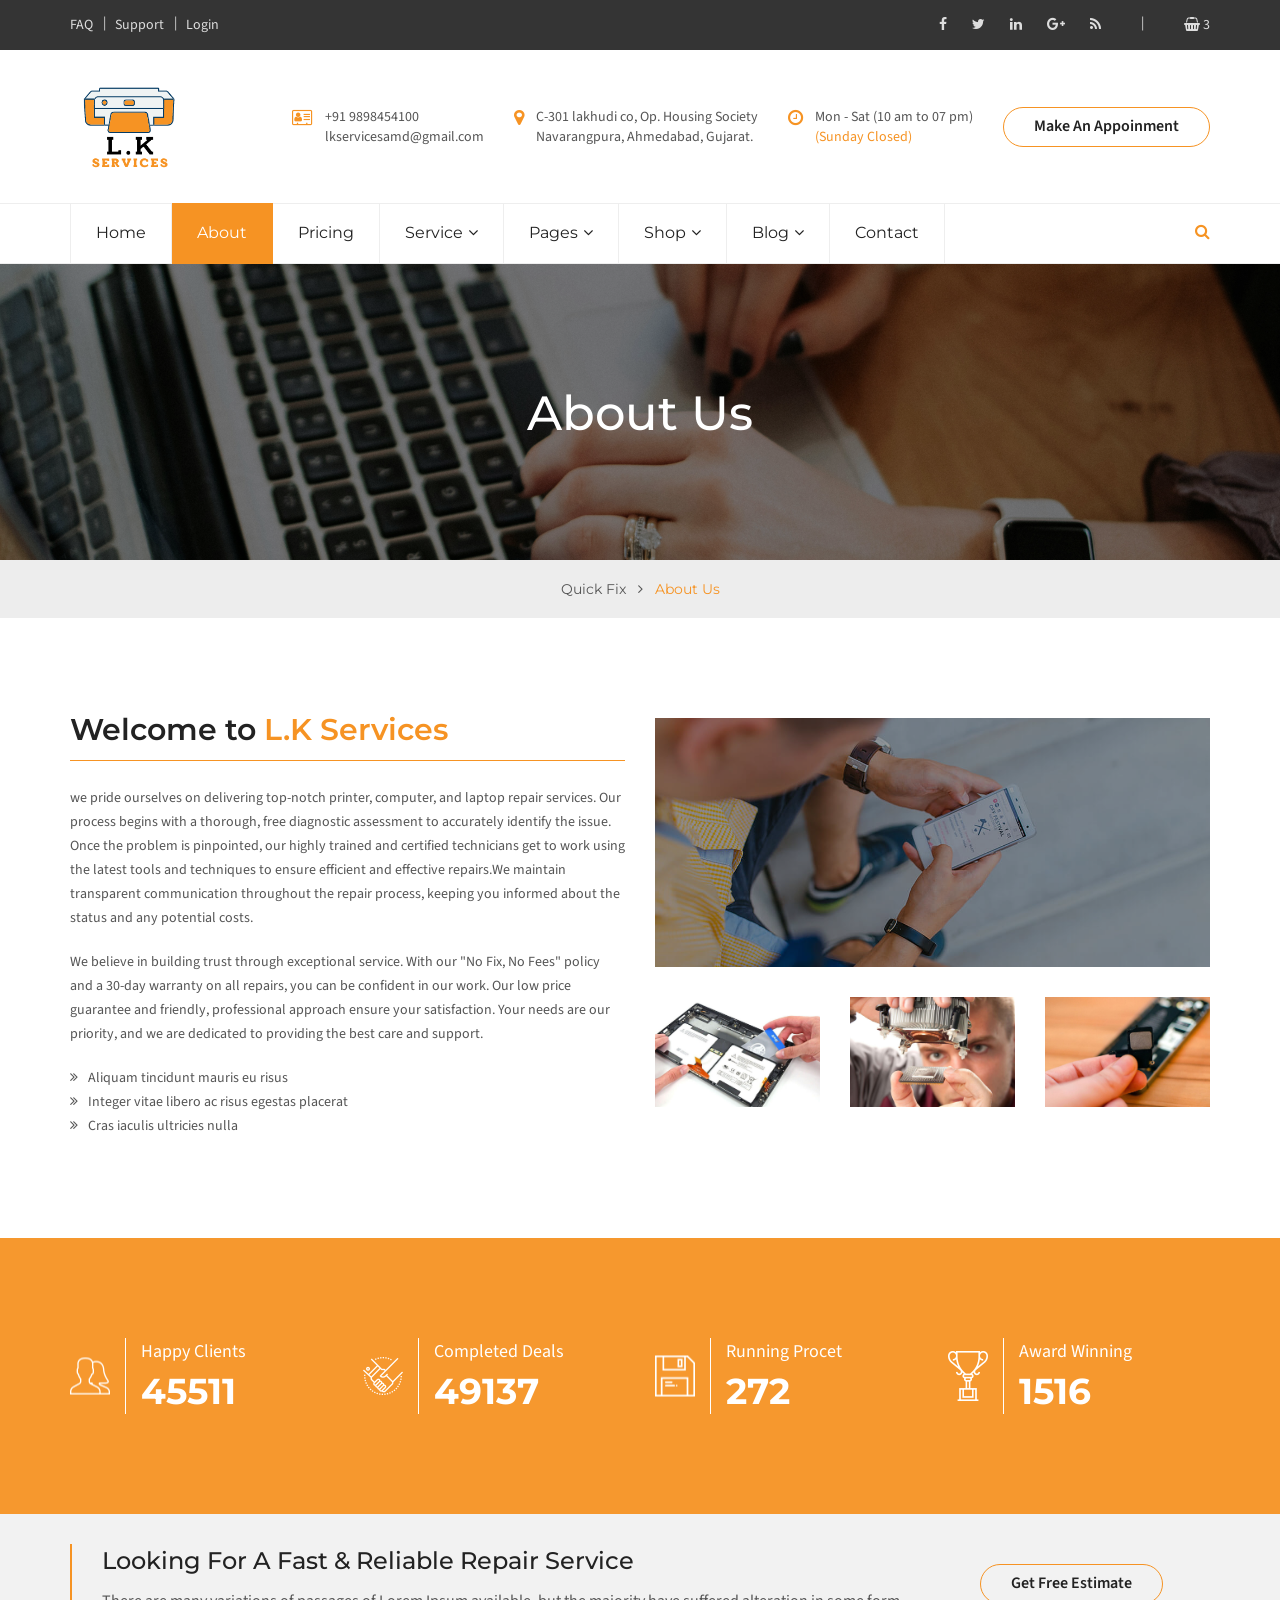
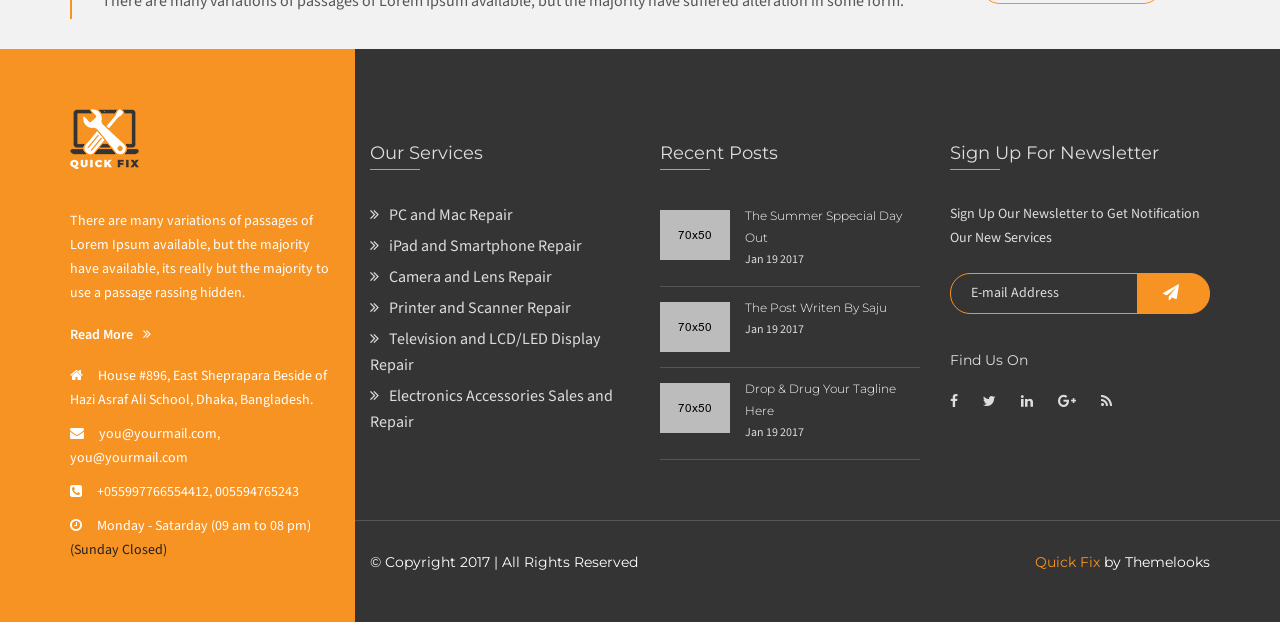
==== about.html @ f0e520f3 "DOne" ====
<!DOCTYPE html>
<html dir="ltr" lang="en">
<head>
    <meta charset="utf-8">
    <meta http-equiv="X-UA-Compatible" content="IE=edge">
    <meta name="viewport" content="width=device-width, initial-scale=1">

    <!-- ==== Document Title ==== -->
    <title>QuickFix - Multipurpose Servicing and Repairing HTML Template</title>
    
    <!-- ==== Document Meta ==== -->
    <meta name="author" content="">
    <meta name="description" content="">
    <meta name="keywords" content="">

    <!-- ==== Favicons ==== -->
    <link rel="shortcut icon" href="favicon.png" type="image/x-icon">
    <link rel="icon" href="favicon.png" type="image/x-icon">

    <!-- ==== Google Font ==== -->
    <link href="https://fonts.googleapis.com/css?family=Montserrat:200,300,400,500,600,700%7CSource+Sans+Pro:300,400,600" rel="stylesheet">

    <!-- ==== Font Awesome ==== -->
    <link href="css/font-awesome.min.css" rel="stylesheet">
    
    <!-- ==== Bootstrap ==== -->
    <link href="css/bootstrap.min.css" rel="stylesheet">
    
    <!-- ==== Owl Carousel Plugin ==== -->
    <link href="css/owl.carousel.min.css" rel="stylesheet">
    
    <!-- ==== jQuery FakeLoader Plugin ==== -->
    <link href="css/fakeLoader.min.css" rel="stylesheet">
    
    <!-- ==== jQuery Magnific Popup Plugin ==== -->
    <link href="css/magnific-popup.css" rel="stylesheet">
    
    <!-- ==== Main Stylesheet ==== -->
    <link href="style.css" rel="stylesheet">
    
    <!-- ==== Responsive Stylesheet ==== -->
    <link href="css/responsive-style.css" rel="stylesheet">
    
    <!-- ==== Theme Color Stylesheet ==== -->
    <link href="css/colors/color-1.css" rel="stylesheet" id="changeColorScheme">
    
    <!-- ==== Custom Stylesheet ==== -->
    <link href="css/custom.css" rel="stylesheet">

    <!-- ==== HTML5 Shim and Respond.js IE8 support of HTML5 elements and media queries ==== -->
    <!--[if lt IE 9]>
        <script src="https://oss.maxcdn.com/libs/html5shiv/3.7.0/html5shiv.js"></script>
        <script src="https://oss.maxcdn.com/libs/respond.js/1.4.2/respond.min.js"></script>
    <![endif]-->
</head>
<body>
    
    <!-- Preloader Start -->
    <div class="preloader bg--color-theme"></div>
    <!-- Preloader End -->
    
    <!-- Wrapper Start -->
    <div class="wrapper">
        <!-- Header Section Start -->
        <header class="header--section">
            <!-- Header Topbar Start -->
            <div class="header--topbar bg--color-dark">
                <div class="container">
                    <!-- Header Topbar Links Start -->
                    <ul class="nav links float--left hidden-xxs">
                        <li><a href="#">FAQ</a></li>
                        <li><a href="#">Support</a></li>
                        <li><a href="#">Login</a></li>
                    </ul>
                    <!-- Header Topbar Links End -->

                    <!-- Header Topbar Cart Start -->
                    <ul class="nav cart float--right">
                        <li><a href="cart.html"><i class="fa fa-shopping-basket"></i> 3</a></li>
                    </ul>
                    <!-- Header Topbar Cart End -->

                    <!-- Header Topbar Social Start -->
                    <ul class="nav social float--right">
                        <li><a href="#"><i class="fa fa-facebook"></i></a></li>
                        <li><a href="#"><i class="fa fa-twitter"></i></a></li>
                        <li><a href="#"><i class="fa fa-linkedin"></i></a></li>
                        <li><a href="#"><i class="fa fa-google-plus"></i></a></li>
                        <li><a href="#"><i class="fa fa-rss"></i></a></li>
                    </ul>
                    <!-- Header Topbar Social End -->
                </div>
            </div>
            <!-- Header Topbar End -->

            <!-- Header Navbar Top Start -->
            <div class="header--navbar-top">
                <div class="container">
                    <!-- Logo Start -->
                    <div class="logo float--left">
                        <div class="vc--parent">
                            <div class="vc--child">
                                <a href="index.html"><img src="./img/finallogo.png" alt="Quick Fix Logo" data-rjs="2" height="100px" width="120px"></a>
                            </div>
                        </div>
                    </div>
                    <!-- Logo End -->

                    <div class="float--right">
                        <!-- Header Navbar Top Info Start -->
                        <div class="header--navbar-top-info float--left">
                            <div class="vc--parent">
                                <div class="vc--child">
                                    <ul class="nav">
                                        <li>
                                            <div class="icon text--primary">
                                                <i class="fa fa-vcard-o"></i>
                                            </div>
                                            <div class="content">
                                                <p><a href="tel:+919898454100">+91 9898454100</a></p>
                                                <p><a href="mailto:lkservicesamd@gmail.com">lkservicesamd@gmail.com</a></p>
                                            </div>
                                        </li>
                                        <li>
                                            <div class="icon text--primary">
                                                <i class="fa fa-map-marker"></i>
                                            </div>
                                            <div class="content">
                                                <p>C-301 lakhudi co, Op. Housing Society</p>
                                                <p>Navarangpura, Ahmedabad, Gujarat.</p>
                                            </div>
                                        </li>
                                        <li>
                                            <div class="icon text--primary">
                                                <i class="fa fa-clock-o"></i>
                                            </div>
                                            <div class="content">
                                                <p>Mon - Sat (10 am to 07 pm)</p>
                                                <p class="text--primary">(Sunday Closed)</p>
                                            </div>
                                        </li>
                                    </ul>
                                </div>
                            </div>
                        </div>
                        <!-- Header Navbar Top Info End -->

                        <!-- Header Navbar Top Button Start -->
                        <div class="header--navbar-top-btn float--left">
                            <div class="vc--parent">
                                <div class="vc--child">
                                    <a href="index.html#appointment" class="btn btn-default">Make An Appoinment</a>
                                </div>
                            </div>
                        </div>
                        <!-- Header Navbar Top Button End -->
                    </div>
                </div>
            </div>
            <!-- Header Navbar Top End -->

            <!-- Header Navbar Start -->
            <nav class="header--navbar navbar" data-trigger="sticky">
                <div class="container">
                    <div class="navbar-header">
                        <button type="button" class="navbar-toggle collapsed" data-toggle="collapse" data-target="#headerNav">
                            <span class="sr-only">Toggle navigation</span>
                            <span class="icon-bar"></span>
                            <span class="icon-bar"></span>
                            <span class="icon-bar"></span>
                        </button>
                    </div>

                    <div id="headerNav" class="navbar-collapse collapse float--left">
                        <!-- Header Nav Links Start -->
                        <ul class="header--nav-links nav navbar-nav font--secondary">
                            <li><a href="index.html">Home</a></li>
                            <li class="active"><a href="about.html">About</a></li>
                            <li><a href="pricing.html">Pricing</a></li>
                            <li class="dropdown">
                                <a href="#" class="dropdown-toggle" data-toggle="dropdown">Service<i class="fa fa-angle-down"></i></a>

                                <ul class="dropdown-menu font--primary">
                                    <li><a href="services.html">Services</a></li>
                                    <li><a href="service-details.html">Service Details</a></li>
                                </ul>
                            </li>
                            <li class="dropdown megamenu">
                                <a href="#" class="dropdown-toggle" data-toggle="dropdown">Pages<i class="fa fa-angle-down"></i></a>

                                <div class="dropdown-menu font--primary clearfix">
                                    <div class="row reset--gutter">
                                        <ul class="nav col-md-3 col-sm-6">
                                            <li><a href="about.html">About</a></li>
                                            <li><a href="pricing.html">Pricing</a></li>
                                            <li><a href="testimonial.html">Testimonial</a></li>
                                            <li><a href="experts.html">Experts</a></li>
                                            <li><a href="coming-soon.html">Coming Soon</a></li>
                                            <li><a href="404.html">404</a></li>
                                        </ul>

                                        <ul class="nav col-md-3 col-sm-6">
                                            <li><a href="services.html">Services</a></li>
                                            <li><a href="service-details.html">Service Details</a></li>
                                            <li><a href="gallery.html">Gallery</a></li>
                                            <li><a href="gallery-details.html">Gallery Details</a></li>
                                            <li><a href="shop.html">Shop</a></li>
                                            <li><a href="blog-sidebar-left.html">Blog</a></li>
                                        </ul>

                                        <div class="megamenu-img col-md-6 col-md-offset-0 col-sm-8 col-sm-offset-2 hidden-xs">
                                            <img src="img/megamenu-img.jpg" alt="">
                                        </div>
                                    </div>
                                </div>
                            </li>
                            <li class="dropdown">
                                <a href="#" class="dropdown-toggle" data-toggle="dropdown">Shop<i class="fa fa-angle-down"></i></a>

                                <ul class="dropdown-menu font--primary">
                                    <li><a href="shop.html">Shop</a></li>
                                    <li><a href="shop-details.html">Shop Details</a></li>
                                    <li><a href="cart.html">Cart</a></li>
                                    <li><a href="checkout.html">Checkout</a></li>
                                </ul>
                            </li>
                            <li class="dropdown">
                                <a href="#" class="dropdown-toggle" data-toggle="dropdown">Blog<i class="fa fa-angle-down"></i></a>

                                <ul class="dropdown-menu font--primary">
                                    <li><a href="blog-sidebar-left.html">Blog Sidebar Left</a></li>
                                    <li><a href="blog-sidebar-right.html">Blog Sidebar Right</a></li>
                                    <li><a href="blog-details.html">Blog Details</a></li>
                                </ul>
                            </li>
                            <li><a href="contact.html">Contact</a></li>
                        </ul>
                        <!-- Header Nav Links End -->
                    </div>

                    <!-- Header Navbar Search Start -->
                    <div class="header--nav-search dropdown float--right">
                        <a href="#" class="dropdown-toggle" data-toggle="dropdown"><i class="fa fa-search"></i></a>

                        <div class="dropdown-menu" data-form-validation="true">
                            <form action="#" method="get">
                                <input type="search" name="search" placeholder="I’m Looking For..." class="form-control" required>
                            </form>
                        </div>
                    </div>
                    <!-- Header Navbar Search End -->
                </div>
            </nav>
            <!-- Header Navbar End -->
        </header>
        <!-- Header Section End -->

        <!-- Page Header Section Start -->
        <div class="page-header--section text-center">
            <!-- Page Title Start -->
            <div class="page--title pd--130-0" data-bg-img="img/page-header-sahil.png">
                <div class="container">
                    <h1 class="h1">About Us</h1>
                </div>
            </div>
            <!-- Page Title End -->

            <!-- Page Breadcrumb Start -->
            <div class="page--breadcrumb font--secondary">
                <div class="container">
                    <ul class="breadcrumb">
                        <li><a href="index.html">Quick Fix</a></li>
                        <li class="active"><span>About Us</span></li>
                    </ul>
                </div>
            </div>
            <!-- Page Breadcrumb End -->
        </div>
        <!-- Page Header Section End -->

        <!-- About Section Start -->
        <div class="about--section pd--100-0-40">
            <div class="container">
                <div class="row">
                    <!-- About Content Start -->
                    <div class="about--content col-sm-6 pb--60">
                        <h2 class="h2">Welcome to <span>L.K Services</span></h2>

                        <p> we pride ourselves on delivering top-notch printer, computer, and laptop repair services. Our process begins with a thorough, free diagnostic assessment to accurately identify the issue. Once the problem is pinpointed, our highly trained and certified technicians get to work using the latest tools and techniques to ensure efficient and effective repairs.We maintain transparent communication throughout the repair process, keeping you informed about the status and any potential costs. </p>

                        <p>We believe in building trust through exceptional service. With our "No Fix, No Fees" policy and a 30-day warranty on all repairs, you can be confident in our work. Our low price guarantee and friendly, professional approach ensure your satisfaction. Your needs are our priority, and we are dedicated to providing the best care and support.</p>

                        <ul>
                            <li><i class="fa fm fa-angle-double-right"></i>Aliquam tincidunt mauris eu risus</li>
                            <li><i class="fa fm fa-angle-double-right"></i>Integer vitae libero ac risus egestas placerat</li>
                            <li><i class="fa fm fa-angle-double-right"></i>Cras iaculis ultricies nulla</li>
                        </ul>
                    </div>
                    <!-- About Content End -->

                    <!-- About Gallery Start -->
                    <div class="about--gallery col-sm-6 pb--60">
                        <div class="about--gallery-video bg--overlay">
                            <img src="img/about-img/video-poster.jpg" alt="" data-rjs="2">
                        </div>

                        <div class="row">
                            <div class="col-md-4 col-sm-6 col-xs-6">
                                
                                    <img src="img/about-img/item-01.jpg" alt="" data-rjs="2">
                                
                            </div>

                            <div class="col-md-4 col-sm-6 col-xs-6">
                                
                                    <img src="img/about-img/item-02.jpg" alt="" data-rjs="2">
                                
                            </div>

                            <div class="col-md-4 hidden-sm hidden-xs">
                                
                                    <img src="img/about-img/item-03.jpg" alt="" data-rjs="2">
                                
                            </div>
                        </div>
                    </div>
                    <!-- About Gallery End -->
                </div>
            </div>
        </div>
        <!-- About Section End -->

        <!-- Counter Section Start -->
        <div class="counter--section pd--100-0-40" data-bg-img="img/counter-img/bg.jpg">
            <div class="container">
                <div class="row">
                    <!-- Counter Item Start -->
                    <div class="counter--item col-md-3 col-xs-6 col-xxs-12">
                        <div class="icon">
                            <img src="img/counter-img/icon-01.png" alt="" data-rjs="2">
                        </div>

                        <div class="info">
                            <h2 class="title h4 font--primary">Happy Clients</h2>
                            <h3 class="number h2"><span data-counter-up="numbers">94816</span></h3>
                        </div>
                    </div>
                    <!-- Counter Item End -->
                    
                    <!-- Counter Item Start -->
                    <div class="counter--item col-md-3 col-xs-6 col-xxs-12">
                        <div class="icon">
                            <img src="img/counter-img/icon-02.png" alt="" data-rjs="2">
                        </div>

                        <div class="info">
                            <h2 class="title h4 font--primary">Completed Deals</h2>
                            <h3 class="number h2"><span data-counter-up="numbers">102370</span></h3>
                        </div>
                    </div>
                    <!-- Counter Item End -->
                    
                    <!-- Counter Item Start -->
                    <div class="counter--item col-md-3 col-xs-6 col-xxs-12">
                        <div class="icon">
                            <img src="img/counter-img/icon-03.png" alt="" data-rjs="2">
                        </div>

                        <div class="info">
                            <h2 class="title h4 font--primary">Running Procet</h2>
                            <h3 class="number h2"><span data-counter-up="numbers">579</span></h3>
                        </div>
                    </div>
                    <!-- Counter Item End -->

                    <!-- Counter Item Start -->
                    <div class="counter--item col-md-3 col-xs-6 col-xxs-12">
                        <div class="icon">
                            <img src="img/counter-img/icon-04.png" alt="" data-rjs="2">
                        </div>

                        <div class="info">
                            <h2 class="title h4 font--primary">Award Winning</h2>
                            <h3 class="number h2"><span data-counter-up="numbers">3226</span></h3>
                        </div>
                    </div>
                    <!-- Counter Item End -->
                </div>
            </div>
        </div>
        <!-- Counter Section End -->

        <!-- Experts Section Start -->
        <!-- Experts Section Start -->

        <!-- Call To Action Section Start -->
        <div class="cta--section bg--color-darkgray">
            <div class="container">
                <div class="row">
                    <div class="col-md-9">
                        <!-- Call To Action Content Start -->
                        <div class="cta--content">
                            <h2 class="h3">Looking For A Fast &amp; Reliable Repair Service</h2>

                            <p>There are many variations of passages of Lorem Ipsum available, but the majority have suffered alteration in some form.</p>
                        </div>
                        <!-- Call To Action Content Start -->
                    </div>

                    <div class="col-md-3">
                        <!-- Call To Action Button Start -->
                        <div class="cta--btn">
                            <a href="index.html#banner" class="btn btn-default">Get Free Estimate</a>
                        </div>
                        <!-- Call To Action Button Start -->
                    </div>
                </div>
            </div>
        </div>
        <!-- Call To Action Section End -->

        <!-- Footer Section Start -->
        <div class="footer--section bg--color-dark">
            <div class="footer--copyright-border"></div>

            <div class="container bg--overlay">
                <div class="row reset--gutter">
                    <div class="col-md-3 bg--color-theme bg--overlay">
                        <!-- Footer About Start -->
                        <div class="footer--about">
                            <div class="logo">
                                <img src="img/footer-logo.png" alt="" data-rjs="2">
                            </div>

                            <div class="content">
                                <p>There are many variations of passages of Lorem Ipsum available, but the majority have available, its  really but the majority to use a passage rassing hidden.</p>
                            </div>

                            <div class="link">
                                <a href="about.html">Read More<i class="fa flm fa-angle-double-right"></i></a>
                            </div>

                            <div class="info">
                                <ul class="nav">
                                    <li class="fa-home">House #896, East Sheprapara Beside  of Hazi Asraf Ali School, Dhaka, Bangladesh.</li>

                                    <li class="fa-envelope"><a href="mailto:you@yourmail.com">you@yourmail.com</a>, <a href="mailto:you@yourmail.com">you@yourmail.com</a></li>

                                    <li class="fa-phone-square"><a href="mailto:+055997766554412">+055997766554412</a>, <a href="mailto:005594765243">005594765243</a></li>

                                    <li class="fa-clock-o">Monday - Satarday (09 am to 08 pm) <span>(Sunday Closed)</span></li>
                                </ul>
                            </div>
                        </div>
                        <!-- Footer About End -->
                    </div>

                    <div class="col-md-9">
                        <!-- Footer Widgets Start -->
                        <div class="footer--widgets row">
                            <!-- Footer Widget Start -->
                            <div class="footer--widget col-md-4">
                                <div class="widget--title">
                                    <h2 class="h4">Our Services</h2>
                                </div>

                                <!-- Links Wdiget Start -->
                                <div class="links--widget">
                                    <ul class="nav">
                                        <li><a href="#"><i class="fa fa-angle-double-right"></i>PC and Mac Repair</a></li>
                                        <li><a href="#"><i class="fa fa-angle-double-right"></i>iPad and Smartphone Repair</a></li>
                                        <li><a href="#"><i class="fa fa-angle-double-right"></i>Camera and Lens Repair</a></li>
                                        <li><a href="#"><i class="fa fa-angle-double-right"></i>Printer and Scanner Repair</a></li>
                                        <li><a href="#"><i class="fa fa-angle-double-right"></i>Television and LCD/LED Display Repair</a></li>
                                        <li><a href="#"><i class="fa fa-angle-double-right"></i>Electronics Accessories Sales and Repair</a></li>
                                    </ul>
                                </div>
                                <!-- Links Wdiget End -->
                            </div>
                            <!-- Footer Widget End -->

                            <!-- Footer Widget Start -->
                            <div class="footer--widget col-md-4">
                                <div class="widget--title">
                                    <h2 class="h4">Recent Posts</h2>
                                </div>

                                <!-- Recent Posts Widget Start -->
                                <div class="recent-posts--widget">
                                    <ul class="nav">
                                        <li class="clearfix">
                                            <div class="img">
                                                <a href="blog-details.html"><img src="img/blog-img/recent-post-01.jpg" alt="" data-rjs="2"></a>
                                            </div>

                                            <div class="content">
                                                <h3 class="h6"><a href="blog-details.html">The Summer Sppecial Day Out</a></h3>
                                                <p>Jan 19 2017</p>
                                            </div>
                                        </li>
                                        <li class="clearfix">
                                            <div class="img">
                                                <a href="blog-details.html"><img src="img/blog-img/recent-post-02.jpg" alt="" data-rjs="2"></a>
                                            </div>

                                            <div class="content">
                                                <h3 class="h6"><a href="blog-details.html">The Post Writen By Saju</a></h3>
                                                <p>Jan 19 2017</p>
                                            </div>
                                        </li>
                                        <li class="clearfix">
                                            <div class="img">
                                                <a href="blog-details.html"><img src="img/blog-img/recent-post-03.jpg" alt="" data-rjs="2"></a>
                                            </div>

                                            <div class="content">
                                                <h3 class="h6"><a href="blog-details.html">Drop &amp; Drug Your Tagline Here</a></h3>
                                                <p>Jan 19 2017</p>
                                            </div>
                                        </li>
                                    </ul>
                                </div>
                                <!-- Recent Posts Widget End -->
                            </div>
                            <!-- Footer Widget End -->

                            <!-- Footer Widget Start -->
                            <div class="footer--widget col-md-4">
                                <div class="widget--title">
                                    <h2 class="h4">Sign Up For Newsletter</h2>
                                </div>

                                <!-- Subscribe Widget Start -->
                                <div class="subscribe--widget" data-form-validation="true">
                                    <p>Sign Up Our Newsletter to Get Notification Our New Services</p>

                                    <form action="https://themelooks.us13.list-manage.com/subscribe/post?u=79f0b132ec25ee223bb41835f&amp;id=f4e0e93d1d" method="post" name="mc-embedded-subscribe-form" target="_blank">
                                        <div class="input-group">
                                            <input type="email" name="EMAIL" class="form-control" placeholder="E-mail Address" required>
                                            
                                            <span class="input-group-btn">
                                                <button type="submit" class="btn btn-default active"><i class="fa fa-send"></i></button>
                                            </span>
                                        </div>
                                    </form>

                                    <div class="social">
                                        <h3 class="h6">Find Us On</h3>

                                        <ul class="nav">
                                            <li><a href="#"><i class="fa fa-facebook"></i></a></li>
                                            <li><a href="#"><i class="fa fa-twitter"></i></a></li>
                                            <li><a href="#"><i class="fa fa-linkedin"></i></a></li>
                                            <li><a href="#"><i class="fa fa-google-plus"></i></a></li>
                                            <li><a href="#"><i class="fa fa-rss"></i></a></li>
                                        </ul>
                                    </div>
                                </div>
                                <!-- Subscribe Widget End -->
                            </div>
                            <!-- Footer Widget End -->
                        </div>
                        <!-- Footer Widgets End -->

                        <!-- Footer Copyright Start -->
                        <div class="footer--copyright font--secondary clearfix">
                            <p class="float--left">&copy; Copyright 2017 | All Rights Reserved</p>
                            <p class="float--right"><a href="#">Quick Fix</a> by Themelooks</p>
                        </div>
                        <!-- Footer Copyright End -->
                    </div>
                </div>
            </div>
        </div>
        <!-- Footer Section End -->

        <!-- Back To Top Button Start -->
        <div class="back-to-top-btn">
            <a href="#" class="btn btn-default active"><i class="fa fa-angle-up"></i></a>
        </div>
        <!-- Back To Top Button End -->
    </div>
    <!-- Wrapper End -->

    <!-- ==== jQuery Library ==== -->
    <script src="js/jquery.min.js"></script>

    <!-- ==== Bootstrap ==== -->
    <script src="js/bootstrap.min.js"></script>

    <!-- ==== Owl Carousel Plugin ==== -->
    <script src="js/owl.carousel.min.js"></script>

    <!-- ==== Isotope Plugin ==== -->
    <script src="js/isotope.min.js"></script>

    <!-- ==== jQuery FakeLoader Plugin ==== -->
    <script src="js/fakeLoader.min.js"></script>

    <!-- ==== jQuery Sticky Plugin ==== -->
    <script src="js/jquery.sticky.min.js"></script>

    <!-- ==== jQuery Magnific Popup Plugin ==== -->
    <script src="js/jquery.magnific-popup.min.js"></script>

    <!-- ==== jQuery Directional Hover Plugin ==== -->
    <script src="js/jquery.directional-hover.min.js"></script>

    <!-- ==== jQuery Validation Plugin ==== -->
    <script src="js/jquery.validate.min.js"></script>

    <!-- ==== jQuery Form Plugin ==== -->
    <script src="js/jquery.form.min.js"></script>

    <!-- ==== jQuery Waypoints Plugin ==== -->
    <script src="js/jquery.waypoints.min.js"></script>

    <!-- ==== jQuery CounterUp Plugin ==== -->
    <script src="js/jquery.counterup.min.js"></script>

    <!-- ==== RetinaJS Plugin ==== -->
    <script src="js/retina.min.js"></script>

    <!-- ==== Main JavaScript ==== -->
    <script src="js/main.js"></script>
</body>
</html>
---- css/fakeLoader.min.css ----
/**********************
 *CSS Animations by:
 *http://codepen.io/vivinantony
***********************/

.spinner1{width:40px;height:40px;position:relative}.double-bounce1,.double-bounce2{width:100%;height:100%;border-radius:50%;background-color:#fff;opacity:.6;position:absolute;top:0;left:0;-webkit-animation:bounce 2s infinite ease-in-out;animation:bounce 2s infinite ease-in-out}.double-bounce2{-webkit-animation-delay:-1s;animation-delay:-1s}@-webkit-keyframes bounce{0%,to{-webkit-transform:scale(0)}50%{-webkit-transform:scale(1)}}@keyframes bounce{0%,to{transform:scale(0);-webkit-transform:scale(0)}50%{transform:scale(1);-webkit-transform:scale(1)}}.spinner2{width:40px;height:40px;position:relative}.container1>div,.container2>div,.container3>div{width:6px;height:6px;background-color:#fff;border-radius:100%;position:absolute;-webkit-animation:bouncedelay 1.2s infinite ease-in-out;animation:bouncedelay 1.2s infinite ease-in-out;-webkit-animation-fill-mode:both;animation-fill-mode:both}.spinner2 .spinner-container{position:absolute;width:100%;height:100%}.container2{-webkit-transform:rotateZ(45deg);transform:rotateZ(45deg)}.container3{-webkit-transform:rotateZ(90deg);transform:rotateZ(90deg)}.circle1{top:0;left:0}.circle2{top:0;right:0}.circle3{right:0;bottom:0}.circle4{left:0;bottom:0}.container2 .circle1{-webkit-animation-delay:-1.1s;animation-delay:-1.1s}.container3 .circle1{-webkit-animation-delay:-1s;animation-delay:-1s}.container1 .circle2{-webkit-animation-delay:-.9s;animation-delay:-.9s}.container2 .circle2{-webkit-animation-delay:-.8s;animation-delay:-.8s}.container3 .circle2{-webkit-animation-delay:-.7s;animation-delay:-.7s}.container1 .circle3{-webkit-animation-delay:-.6s;animation-delay:-.6s}.container2 .circle3{-webkit-animation-delay:-.5s;animation-delay:-.5s}.container3 .circle3{-webkit-animation-delay:-.4s;animation-delay:-.4s}.container1 .circle4{-webkit-animation-delay:-.3s;animation-delay:-.3s}.container2 .circle4{-webkit-animation-delay:-.2s;animation-delay:-.2s}.container3 .circle4{-webkit-animation-delay:-.1s;animation-delay:-.1s}@-webkit-keyframes bouncedelay{0%,80%,to{-webkit-transform:scale(0)}40%{-webkit-transform:scale(1)}}@keyframes bouncedelay{0%,80%,to{transform:scale(0);-webkit-transform:scale(0)}40%{transform:scale(1);-webkit-transform:scale(1)}}.spinner3{width:40px;height:40px;position:relative;-webkit-animation:rotate 2s infinite linear;animation:rotate 2s infinite linear}.dot1{width:60%;height:60%;display:inline-block;position:absolute;top:0;border-radius:100%;-webkit-animation:bounce 2s infinite ease-in-out;animation:bounce 2s infinite ease-in-out}.dot1,.dot2,.spinner4{background-color:#fff}.dot2{display:inline-block;position:absolute;border-radius:100%;top:auto;bottom:0;-webkit-animation-delay:-1s;animation-delay:-1s;width:60%;height:60%;-webkit-animation:bounce 2s infinite ease-in-out;animation:bounce 2s infinite ease-in-out}@-webkit-keyframes rotate{to{-webkit-transform:rotate(360deg)}}@keyframes rotate{to{transform:rotate(360deg);-webkit-transform:rotate(360deg)}}@-webkit-keyframes bounce{0%,to{-webkit-transform:scale(0)}50%{-webkit-transform:scale(1)}}@keyframes bounce{0%,to{transform:scale(0);-webkit-transform:scale(0)}50%{transform:scale(1);-webkit-transform:scale(1)}}.spinner4{width:30px;height:30px;-webkit-animation:rotateplane 1.2s infinite ease-in-out;animation:rotateplane 1.2s infinite ease-in-out}@-webkit-keyframes rotateplane{0%{-webkit-transform:perspective(120px)}50%{-webkit-transform:perspective(120px) rotateY(180deg)}to{-webkit-transform:perspective(120px) rotateY(180deg) rotateX(180deg)}}@keyframes rotateplane{0%{transform:perspective(120px) rotateX(0deg) rotateY(0deg);-webkit-transform:perspective(120px) rotateX(0deg) rotateY(0deg)}50%{transform:perspective(120px) rotateX(-180.1deg) rotateY(0deg);-webkit-transform:perspective(120px) rotateX(-180.1deg) rotateY(0deg)}to{transform:perspective(120px) rotateX(-180deg) rotateY(-179.9deg);-webkit-transform:perspective(120px) rotateX(-180deg) rotateY(-179.9deg)}}.spinner5{width:32px;height:32px;position:relative}.cube1,.cube2{background-color:#fff;width:10px;height:10px;position:absolute;top:0;left:0;-webkit-animation:cubemove 1.8s infinite ease-in-out;animation:cubemove 1.8s infinite ease-in-out}.cube2{-webkit-animation-delay:-.9s;animation-delay:-.9s}@-webkit-keyframes cubemove{25%{-webkit-transform:translateX(42px) rotate(-90deg) scale(.5)}50%{-webkit-transform:translateX(42px) translateY(42px) rotate(-180deg)}75%{-webkit-transform:translateX(0) translateY(42px) rotate(-270deg) scale(.5)}to{-webkit-transform:rotate(-360deg)}}@keyframes cubemove{25%{transform:translateX(42px) rotate(-90deg) scale(.5);-webkit-transform:translateX(42px) rotate(-90deg) scale(.5)}50%{transform:translateX(42px) translateY(42px) rotate(-179deg);-webkit-transform:translateX(42px) translateY(42px) rotate(-179deg)}50.1%{transform:translateX(42px) translateY(42px) rotate(-180deg);-webkit-transform:translateX(42px) translateY(42px) rotate(-180deg)}75%{transform:translateX(0) translateY(42px) rotate(-270deg) scale(.5);-webkit-transform:translateX(0) translateY(42px) rotate(-270deg) scale(.5)}to{transform:rotate(-360deg);-webkit-transform:rotate(-360deg)}}.spinner6,.spinner7{width:50px;height:30px;text-align:center}.spinner6>div,.spinner7>div{background-color:#fff;height:100%;width:6px;margin-left:2px;display:inline-block;-webkit-animation:stretchdelay 1.2s infinite ease-in-out;animation:stretchdelay 1.2s infinite ease-in-out}.spinner6 .rect2{-webkit-animation-delay:-1.1s;animation-delay:-1.1s}.spinner6 .rect3{-webkit-animation-delay:-1s;animation-delay:-1s}.spinner6 .rect4{-webkit-animation-delay:-.9s;animation-delay:-.9s}.spinner6 .rect5{-webkit-animation-delay:-.8s;animation-delay:-.8s}@-webkit-keyframes stretchdelay{0%,40%,to{-webkit-transform:scaleY(.4)}20%{-webkit-transform:scaleY(1)}}@keyframes stretchdelay{0%,40%,to{transform:scaleY(.4);-webkit-transform:scaleY(.4)}20%{transform:scaleY(1);-webkit-transform:scaleY(1)}}.spinner7{width:90px}.spinner7>div{height:15px;width:15px;margin-left:3px;border-radius:50%;-webkit-animation:stretchdelay .7s infinite ease-in-out;animation:stretchdelay .7s infinite ease-in-out}.spinner7 .circ2{-webkit-animation-delay:-.6s;animation-delay:-.6s}.spinner7 .circ3{-webkit-animation-delay:-.5s;animation-delay:-.5s}.spinner7 .circ4{-webkit-animation-delay:-.4s;animation-delay:-.4s}.spinner7 .circ5{-webkit-animation-delay:-.3s;animation-delay:-.3s}@-webkit-keyframes stretchdelay{0%,40%,to{-webkit-transform:translateY(-10px)}20%{-webkit-transform:translateY(-20px)}}@keyframes stretchdelay{0%,40%,to{transform:translateY(-10px);-webkit-transform:translateY(-10px)}20%{transform:translateY(-20px);-webkit-transform:translateY(-20px)}}
---- style.css ----
/*

[Main Stylesheet]

Project: QuickFix - Multipurpose Servicing and Repairing HTML Template
Version: 1.3
Author : themelooks.com


NOTE:
------
PLEASE DO NOT EDIT THIS CSS, YOU MAY NEED TO USE "custom.css" FILE FOR WRITING YOUR CUSTOM CSS.
WE MAY RELEASE FUTURE UPDATES SO IT WILL OVERWRITE THIS FILE. IT'S BETTER AND SAFER TO USE "custom.css".


[TABLE OF CONTENTS]

1. GENERAL STYLES
    1.1. HEADINGS
    1.2. MARGINS
    1.3. PADDINGS
    1.4. LINKS
    1.5. BUTTONS
    1.6. TEXT COLORS
    1.7. BACKGROUND COLORS
    1.8. BACKGROUND IMAGES
    1.9. BACKGROUND OVERLAYS

2. HELPER CLASSES
    2.1. FONTS
    2.2. FLOAT
    2.3. RESET GUTTER
    2.4. VERTICAL CENTERING

3. COMPONENTS
    3.1. PRELOADER
    3.2. SECTION TITLE
    3.3. SECTION CONTENT
    3.4. SECTION IMAGE
    3.5. PAGER
    3.6. OWL NAV
    3.7. COUNDOWN TIMER

4. WIDGETS
    4.1. WIDGET TITLE
    4.2. LINKS WIDGET
    4.3. TAGS WIDGET
    4.4. SOCIAL WIDGET
    4.5. RECENT POSTS WIDGET
    4.6. NAV LINKS WIDGET
    4.7. SUBSCRIBE WIDGET
    4.8. SEARCH WIDGET
    4.9. CART WIDGET
    4.10. CATEGORIES WIDGET

5. HEADER SECTION
    5.1. HEADER TOPBAR
    5.2. HEADER TOPBAR LINKS
    5.3. HEADER TOPBAR SOCIAL
    5.4. HEADER TOPBAR CART
    5.5. HEADER NAVBAR TOP
    5.6. HEADER NAVBAR TOP INFO
    5.7. HEADER NAVBAR TOP BUTTON
    5.8. HEADER NAVBAR
    5.9. HEADER NAVBAR LINKS
    5.10. HEADER NAVBAR SEARCH

6. PAGE HEADER SECTION
    6.1. PAGE TITLE
    6.2. PAGE BREADCRUMB

7. BANNER SECTION
    7.1. BANNER SLIDER
    7.2. BANNER CONTENT
    7.3. BANNER FORM

8. ABOUT SECTION
    8.1. ABOUT CONTENT
    8.2. ABOUT GALLERY

9. APPOINTMENT SECTION
    9.1. APPOINTMENT FORM
    9.2. APPOINTMENT ITEM

10. SERVICES SECTION
    10.1. SERVICE ITEM
    10.2. SERVICE IMAGE

11. SERVICE SINGLE SECTION
    11.1. SERVICE SINGLE CONTENT

12. EXTRA SERVICES SECTION
    12.1. EXTRA SERVICE ITEM

13. FEATURES SECTION
    13.1. FEATURE ITEM

14. COUNTER SECTION
    14.1. COUNTER ITEM

15. GALLERY SECTION
    15.1. GALLERY FILTER NAV
    15.2. GALLERY ITEMS
    15.3. GALLERY NAV

16. GALLERY SINGLE SECTION
    16.1. GALLERY SINGLE CONTENT
    16.2. GALLERY SINGLE SIDEBAR

17. PRICING SECTION
    17.1. PRICING ITEM

18. PRICING SINGLE SECTION
    18.1. PRICING SINGLE ITEM

19. EXPERTS SECTION
    19.1. EXPERT MEMBERS
    19.2. EXPERT MEMBERS NAV

20. TESTIMONIAL SECTION
    20.1. TESTIMONIAL SLIDER
    20.2. TESTIMONIAL CONTENT
    20.3. TESTIMONIAL RATING
    20.4. TESTIMONIAL INFO
    20.5. TESTIMONIAL VIDEO
    20.6. TESTIMONIAL VIDEO CONTENT

21. BLOG SECTION
    21.1. POST ITEM
    21.2. BLOG CONTENT
    21.3. BLOG SIDEBAR

22. PRODUCTS SECTION
    22.1. PRODUCT ITEM

23. PRODUCTS SINGLE SECTION
    23.1. PRODUCT SINGLE GALLERY
    23.2. PRODUCT SINGLE SUMMERY

24. CART SECTION

25. CHECKOUT SECTION

26. CONTACT SECTION

27. COMING SOON SECTION

28. 404 SECTION

29. CALL TO ACTION SECTION

30. FOOTER SECTION
    30.1. FOOTER ABOUT
    30.2. FOOTER WIDGETS
    30.3. FOOTER COPYRIGHT

31. BACK TO TOP BUTTON

*/

/*------------------------------------*\
    1. GENERAL STYLES
\*------------------------------------*/
body {
    color: #555;
    font-family: "Source Sans Pro", sans-serif;
    font-size: 14px;
    line-height: 24px;
    font-weight: normal;
    word-wrap: break-word;
}

p:last-child { /* RESET MARGIN OF LAST P TAG */
    margin-bottom: 0;
}

img { /* RESPONSIVE IMAGES */
    max-width: 100%;
    height: auto;
}

textarea {
    resize: vertical;
}

::-moz-selection {
    color: #fff;
    background-color: #f69323;
}
::selection {
    color: #fff;
    background-color: #f69323;
}

.nav li a:hover,
.nav li a:focus,
.nav li.open a,
.nav li.open a:hover,
.nav li.open a:focus {
    background-color: transparent; /* RESET NAV HOVER AND FOCUS BACKGROUND COLOR */
}

.form-control:focus {
    border-color: #f69323;
}

.fm {
    margin-right: 10px;
}
.flm {
    margin-left: 10px;
}

/* 1.1. HEADINGS */
h1, .h1,
h2, .h2,
h3, .h3,
h4, .h4,
h5, .h5,
h6, .h6 {
    color: #222;
    font-family: "Montserrat", sans-serif;
    font-weight: 500;
}

.bg--overlay h1, .bg--overlay .h1,
.bg--overlay h2, .bg--overlay .h2,
.bg--overlay h3, .bg--overlay .h3,
.bg--overlay h4, .bg--overlay .h4,
.bg--overlay h5, .bg--overlay .h5,
.bg--overlay h6, .bg--overlay .h6 {
    color: #fff;
}

h1, .h1 { font-size: 48px; line-height: 72px; }
h2, .h2 { font-size: 36px; line-height: 46px; }
h3, .h3 { font-size: 24px; line-height: 34px; }
h4, .h4 { font-size: 18px; line-height: 28px; }
h5, .h5 { font-size: 16px; line-height: 26px; }
h6, .h6 { font-size: 12px; line-height: 22px; }

h1:first-child, .h1:first-child,
h2:first-child, .h2:first-child,
h3:first-child, .h3:first-child,
h4:first-child, .h4:first-child,
h5:first-child, .h5:first-child,
h6:first-child, .h6:first-child {
    margin-top: 0;
}

/* 1.2. MARGINS */
.mt--30 {
    margin-top: 30px;
}
.mt--60 {
    margin-top: 60px;
}

/* 1.3. PADDINGS */
.pb--40 {
    padding-bottom: 40px;
}
.pb--60 {
    padding-bottom: 60px;
}
.pb--100 {
    padding-bottom: 100px;
}

.pd--80-0 {
    padding: 80px 0;
}
.pd--100-0 {
    padding: 100px 0;
}
.pd--130-0 {
    padding: 130px 0;
}

.pd--100-0-40 {
    padding: 100px 0 40px;
}
.pd--100-0-70 {
    padding: 100px 0 70px;
}

/* 1.4. LINKS */
a, .btn-link {
    color: inherit;
    -webkit-transition: color .25s, border-color .25s, background-color .25s ease-in-out;
            transition: color .25s, border-color .25s, background-color .25s ease-in-out;
}
a:hover, .btn-link:hover,
a:focus, .btn-link:focus {
    color: #f69323;
}

a, .btn-link,
a:link, .btn-link:link,
a:visited, .btn-link:visited,
a:hover, .btn-link:hover,
a:active, .btn-link:active {
    text-decoration: none;
    outline: 0;
}

/* 1.5. BUTTONS */
.btn {
    padding: 8px 30px 10px;
    border-radius: 20px;
    font-size: 16px;
    line-height: 20px;
    font-weight: 600;
    -webkit-transition-property: color, border-color, background-color;
    transition-property: color, border-color, background-color;
    -webkit-transition-duration: .25s;
            transition-duration: .25s;
    -webkit-transition-timing-function: ease, ease, ease-in-out;
            transition-timing-function: ease, ease, ease-in-out;
}

.btn.active,
.btn:active {
    box-shadow: none; /* RESET BUTTON BOX SHADOW */
}

.btn:focus,
.btn.focus,
.btn.active.focus,
.btn.active:focus,
.btn:active.focus,
.btn:active:focus,
.btn.focus {
    outline: 0; /* RESET BUTTON OUTLINE */
}

.btn-default {
    color: #222;
    background-color: transparent;
    border-color: #f69323;
}

.bg--overlay .btn-default {
    color: #fff;
}

.btn-default:hover,
.btn-default:focus,
.btn-default.focus,
.btn-default:active,
.btn-default:active:hover,
.btn-default:active:focus,
.btn-default:active.focus,
.btn-default.active,
.btn-default.active:hover,
.btn-default.active:focus,
.btn-default.active.focus,
.open > .dropdown-toggle.btn-default,
.open > .dropdown-toggle.btn-default:hover,
.open > .dropdown-toggle.btn-default:focus,
.open > .dropdown-toggle.btn-default.focus {
    color: #fff;
    background-color: #f69323;
    border-color: #f69323;
}

/* 1.6. TEXT COLORS */
.text--primary {
    color: #f69323;
}

/* 1.7. BACKGROUND COLORS */
.bg--color-theme {
    color: #fff;
    background-color: #f69323;
}

.bg--color-dark {
    color: #ddd;
    background-color: #343434;
}

.bg--color-lightgray {
    background-color: #f9f9f9;
}

.bg--color-darkgray {
    background-color: #f2f2f2;
}

/* 1.8. BACKGROUND IMAGES */
.bg--img {
    background-size: cover;
    background-position: center;
    background-repeat: no-repeat;
}

/* 1.9. BACKGROUND OVERLAYS */
.bg--overlay {
    position: relative;
    color: #fff;
    z-index: 0;
}
.bg--overlay:before {
    content: " ";
    position: absolute;
    top: 0;
    left: 0;
    width: 100%;
    height: 100%;
    background-color: #f69323;
    opacity: 0.95;
    -ms-filter: "progid:DXImageTransform.Microsoft.Alpha(Opacity=95)";
    z-index: -1;
}

.bg--overlay-off:before {
    display: none;
}

/*------------------------------------*\
    2. HELPER CLASSES
\*------------------------------------*/
/* 2.1. FONTS */
.font--primary {
    font-family: "Source Sans Pro", sans-serif;
}

.font--secondary {
    font-family: "Montserrat", sans-serif;
}

/* 2.2. FLOAT */
.float--left {
    float: left;
}

.float--right {
    float: right;
}

/* 2.3. RESET GUTTER */
.reset--gutter {
    margin-left: 0;
    margin-right: 0;
}
.reset--gutter > [class*='col-'] {
    padding-left: 0;
    padding-right: 0;
}

/* 2.4. VERTICAL CENTERING */
.vc--parent {
    width: 100%;
    height: 100%;
    display: table;
}
.vc--child {
    display: table-cell;
    vertical-align: middle;
}
.vc--child-bottom {
    display: table-cell;
    vertical-align: bottom;
}

.row--vc > div {
    float: none;
    display: table-cell;
    vertical-align: middle;
}

/*------------------------------------*\
    3. COMPONENTS
\*------------------------------------*/
/* 3.1. PRELOADER */
.preloader {
    position: absolute;
    top: 0;
    left: 0;
    width: 100%;
    height: 100%;
    z-index: 99999 !important;
}

/* 3.2. SECTION TITLE */
.section--title {
    position: relative;
    margin-top: -7px;
    margin-bottom: 80px;
    padding-bottom: 15px;
    text-align: center;
    z-index: 0;
}

.section--title .h2 {
    margin-bottom: 0;
}

.section--title .h2:before,
.section--title .h2:after {
    content: " ";
    position: absolute;
    right: 0;
    bottom: 0;
    width: 18px;
    height: 2px;
    margin: 0 auto;
    background-color: #ccc;
}
.section--title .h2:before {
    left: -22px;
    box-shadow: 44px 0 0 #ccc;
}
.section--title .h2:after {
    left: 22px;
    box-shadow: -44px 0 0 #ccc;
}

.section--title.left {
    text-align: left;
}

.section--title.left .h2:before,
.section--title.left .h2:after {
    margin: 0;
}

.section--title.left .h2:before {
    left: 0;
}

.section--title.left .h2:after {
    left: 66px;
}

/* 3.3. SECTION CONTENT */
.section--content p {
    margin-bottom: 20px;
}

.section--content p:last-child {
    margin-bottom: 0;
}

.section--content ul {
    padding: 0;
    list-style: none;
}

.section--content ul:last-child {
    margin-bottom: 0;
}

/* 3.4. SECTION IMAGE */
.section--img-inner.bg--overlay:before {
    background-color: #000;
    opacity: 0.4;
    -ms-filter: "progid:DXImageTransform.Microsoft.Alpha(Opacity=40)";
    z-index: 1;
}

.section--img-inner.bg--overlay:after {
    content: " ";
    position: absolute;
    top: 15px;
    left: 15px;
    right: 15px;
    bottom: 15px;
    border: 1px solid;
    z-index: 1;
}

/* 3.5. PAGER */
.pager {
    margin: 0;
    padding: 0;
    color: #999;
    font-size: 0;
    line-height: 0;
}

.pager li + li {
    margin-left: 30px;
}

.pager li > a,
.pager li > span {
    padding: 0;
    border: 0;
    border-radius: 0;
    font-size: 16px;
    line-height: 26px;
}

.pager li > a:hover,
.pager li > a:focus {
    background-color: transparent;
}

.pager li em {
    color: #f69323;
    font-style: normal;
}

.pager li a[aria-describedby] {
    color: #f69323;
}

.pager li .tooltip-inner {
    padding: 7px 30px;
    color: #fff;
    background-color: #f69323;
    border-radius: 15px;
}

.pager li .tooltip .tooltip-arrow {
    border-top-color: #f69323;
}

/* 3.6. OWL NAV */
.owl-nav .owl-next {
    right: 0;
}

.owl-nav .owl-prev,
.owl-nav .owl-next {
    position: absolute;
    top: 50%;
    margin-top: -12px;
    color: #999;
    font-size: 18px;
    opacity: 0;
    -ms-filter: "progid:DXImageTransform.Microsoft.Alpha(Opacity=0)";
    -webkit-transition: color .25s, opacity .25s ease-in-out;
    transition: color .25s, opacity .25s ease-in-out;
}

.owl-nav .owl-prev:hover,
.owl-nav .owl-next:hover {
    color: #f69323;
}

.owl-carousel:hover .owl-nav .owl-prev,
.owl-carousel:hover .owl-nav .owl-next {
    opacity: 1;
    -ms-filter: "progid:DXImageTransform.Microsoft.Alpha(Opacity=100)";
}

/* 3.7. COUNDOWN TIMER */
.countdown--timer ul {
    margin: 0;
    padding: 0;
    list-style: none;
    font-size: 0;
    line-height: 0;
}

.countdown--timer ul li {
    position: relative;
    margin-top: 30px;
    margin-right: 50px;
    display: inline-block;
    border-radius: 2px;
}

.countdown--timer ul li:last-child {
    margin-right: 0;
}

.countdown--timer ul li:after {
    content: ":";
    position: absolute;
    top: 50%;
    right: -32px;
    margin-top: -48px;
    font-size: 72px;
    line-height: 72px;
}

.countdown--timer ul li:last-child:after {
    display: none;
}

.countdown--timer ul li strong {
    display: block;
    padding: 6px 25px 4px;
    background-color: #f69323;
    border-radius: 2px 2px 0 0;
    font-size: 30px;
    line-height: 40px;
}

.countdown--timer ul li span {
    display: block;
    padding: 9px 11px 8px;
    color: #555;
    background-color: #fff;
    border-radius: 0 0 2px 2px;
    font-size: 14px;
    line-height: 24px;
    text-transform: uppercase;
}

/*------------------------------------*\
    4. WIDGETS
\*------------------------------------*/
.widget + .widget {
    margin-top: 40px;
}

/* 4.1. WIDGET TITLE */
.widget--title {
    position: relative;
    margin-bottom: 30px;
    padding-bottom: 8px;
    color: #222;
    font-weight: normal;
}

.widget--title:before {
    top: auto;
    bottom: 0;
    width: 50px;
    height: 2px;
}

/* 4.2. LINKS WIDGET */
.links--widget {
    margin-top: -8px;
}

.links--widget .nav li + li {
    margin-top: 5px;
}

.links--widget .nav li a {
    padding: 0;
    font-size: 16px;
    line-height: 26px;
}

.links--widget .nav li a .fa {
    margin-right: 10px;
}

/* 4.3. TAGS WIDGET */
.tags--widget {
    margin: -4px 0 0;
    padding: 0;
    list-style: none;
    color: #999;
    font-size: 0;
    line-height: 0;
}

.tags--widget li {
    display: inline-block;
    margin-right: 10px;
}

.tags--widget li:last-child {
    margin-right: 0;
}

.tags--widget li a {
    font-size: 14px;
    line-height: 30px;
    text-decoration: underline;
}

/* 4.4. SOCIAL WIDGET */
.social--widget {
    margin: 0;
    padding: 0;
    list-style: none;
    font-size: 0;
    line-height: 0;
}

.social--widget li {
    display: inline-block;
    margin-right: 10px;
}

.social--widget li:last-child {
    margin-right: 0;
}

.social--widget li a {
    font-size: 14px;
    line-height: 22px;
}

/* 4.5. RECENT POSTS WIDGET */
.recent-posts--widget .nav li {
    padding-bottom: 15px;
    border-bottom: 1px solid #555;
}

.recent-posts--widget .nav li + li {
    padding-top: 15px;
}

.recent-posts--widget .nav li .img {
    float: left;
    margin-right: 15px;
}

.recent-posts--widget .nav li .content {
    overflow: hidden;
}

.recent-posts--widget .nav li .content .h6 {
    margin: -5px 0 0;
    font-weight: 300;
    -webkit-transition: color .25s;
    transition: color .25s;
}

.recent-posts--widget .nav li .content p {
    font-size: 12px;
    line-height: 22px;
}

/* 4.6. NAV LINKS WIDGET */
.nav-links--widget {
    border: 1px solid #eee;
}

.nav-links--widget .h4 {
    position: relative;
    margin: 23px 32px 21px;
    padding-bottom: 8px;
    font-weight: normal;
}

.nav-links--widget .h4:before {
    content: " ";
    position: absolute;
    left: 0;
    bottom: 0;
    width: 50px;
    height: 1px;
    background-color: #f69323;
}

.nav-links--widget .nav {
    margin-bottom: 23px;
}

.nav-links--widget .nav > li > a {
    margin-left: -1px;
    padding: 3px 30px;
    border-style: solid;
    border-width: 0 0 0 2px;
    border-color: transparent;
}

.nav-links--widget .nav > li.active > a {
    color: #f69323;
}

.nav-links--widget .nav > li > a:hover,
.nav-links--widget .nav > li > a:focus,
.nav-links--widget .nav > li.active > a {
    border-left-color: #f69323;
}

/* 4.7. SUBSCRIBE WIDGET */
.subscribe--widget > p:first-child {
    margin-top: -8px;
}

.subscribe--widget p + form {
    margin-top: 23px;
}

.subscribe--widget ::-webkit-input-placeholder { color: #ddd; }

.subscribe--widget ::-moz-placeholder { color: #ddd; }

.subscribe--widget :-ms-input-placeholder { color: #ddd; }

.subscribe--widget :-moz-placeholder { color: #ddd; }

.subscribe--widget .form-control {
    height: 41px;
    padding: 9px 20px 10px;
    color: #fff;
    background-color: transparent;
    border-color: #f69323;
    border-radius: 20px 0 0 20px;
    box-shadow: none;
    outline: 0;
}

.subscribe--widget .input-group-btn .btn {
    padding: 9px 30px 10px 25px;
}

.subscribe--widget form + .social {
    margin-top: 34px;
}

.subscribe--widget .social .h6 {
    margin: 0 0 18px;
    color: #ddd;
    font-size: 14px;
    line-height: 24px;
    font-weight: normal;
}

.subscribe--widget .social .nav > li {
    float: left;
}

.subscribe--widget .social .nav > li + li {
    margin-left: 25px;
}

.subscribe--widget .social .nav > li > a {
    padding: 0;
}

/* 4.8. SEARCH WIDGET */
.search--widget form {
    background-color: #eee;
}

.search--widget .form-control {
    height: 40px;
    padding: 9px 25px 9px 25px;
    color: #222;
    background-color: transparent;
    border: 0;
    border-radius: 0;
    box-shadow: none;
    outline: 0;
}

.search--widget .input-group-addon {
    padding: 0 20px;
    background-color: transparent;
    border: 0;
    border-radius: 0;
}

.search--widget .input-group-addon button {
    color: #f69323;
    background-color: transparent;
    border: 0;
    font-size: 16px;
    outline: 0;
}

/* 4.9. CART WIDGET */
.cart--widget ul {
    margin-top: -15px;
    margin-bottom: 0;
    padding-left: 0;
    list-style: none;
}

.cart--widget ul li {
    position: relative;
    padding-top: 15px;
    padding-bottom: 15px;
    border-bottom: 1px solid #eee;
}

.cart--widget ul li:before,
.cart--widget ul li:after {
    content: " ";
    display: table;
}

.cart--widget ul li:before,
.cart--widget ul li:after {
    clear: both;
}

.cart--widget ul li .remove {
    display: block;
    position: absolute;
    top: 50%;
    right: 0;
    width: 20px;
    margin-top: -11px;
    padding-left: 1px;
    color: #999;
    border: 1px solid #eee;
    border-radius: 50%;
    font-size: 10px;
    line-height: 18px;
    text-align: center;
}

.cart--widget ul li .remove:hover {
    color: #fff;
    background-color: #f69323;
    border-color: #f69323;
}

.cart--widget ul li .img {
    float: left;
    margin-right: 15px;
}

.cart--widget ul li .info {
    overflow: hidden;
}

.cart--widget ul li .info .h6 {
    margin: -5px 0 0;
    color: #555;
    font-weight: normal;
}

.cart--widget ul li .info p {
    font-size: 12px;
    line-height: 24px;
}

.cart--widget .subtotal {
    margin-top: 23px;
    font-size: 12px;
    line-height: 24px;
    font-weight: 600;
    text-align: center;
}

.cart--widget .btn-group {
    margin-top: 22px;
}

.cart--widget .btn-group .btn {
    padding-left: 5px;
    padding-right: 5px;
}

.cart--widget .btn-group .btn + .btn {
    border-left: 0;
}

/* 4.10. CATEGORIES WIDGET */
.categories--widget ul {
    margin: 0;
    padding: 0;
    list-style: none;
}

.categories--widget ul li {
    position: relative;
    color: #999;
    text-align: right;
    overflow: hidden;
    z-index: 0;
}

.categories--widget ul li:before {
    content: " ";
    position: absolute;
    left: 0;
    bottom: 7px;
    width: 100%;
    border-bottom: 1px dotted;
    z-index: -1;
}

.categories--widget ul li:hover {
    color: #f69323;
}

.categories--widget ul li + li {
    margin-top: 15px;
}

.categories--widget ul li a {
    display: block;
    float: left;
    padding-right: 2px;
    background-color: #fff;
}

.categories--widget ul li span {
    padding-left: 2px;
    background-color: #fff;
}


/*------------------------------------*\
    5. HEADER SECTION
\*------------------------------------*/
/* 5.1. HEADER TOPBAR */
.header--topbar .nav > li {
    float: left;
}
.header--topbar .nav > li > a {
    padding: 13px 0;
}

/* 5.2. HEADER TOPBAR LINKS */
.header--topbar .links > li + li {
    margin-left: 10px;
    padding-left: 12px;
}
.header--topbar .links > li + li:before {
    content: "|";
    position: absolute;
    top: 11px;
    left: 0;
}

/* 5.3. HEADER TOPBAR SOCIAL */
.header--topbar .social > li + li {
    margin-left: 25px;
}

/* 5.4. HEADER TOPBAR CART */
.header--topbar .cart > li {
    margin-left: 40px;
    padding-left: 43px;
}
.header--topbar .cart > li:before {
    content: "|";
    position: absolute;
    top: 11px;
    left: 0;
}

/* 5.5. HEADER NAVBAR TOP */
.header--navbar-top {
    margin: 25px 0;
}

/* 5.6. HEADER NAVBAR TOP INFO */
.header--navbar-top-info .nav > li {
    float: left;
}

.header--navbar-top-info .nav > li + li {
    margin-left: 30px;
}

.header--navbar-top-info .icon {
    float: left;
    color: #f69323;
    font-size: 18px;
    line-height: 24px;
}

.header--navbar-top-info .content {
    float: left;
    margin-left: 12px;
    line-height: 20px;
    text-align: left;
}

.header--navbar-top-info .content p {
    margin-bottom: 0;
}

/* 5.7. HEADER NAVBAR TOP BUTTON */
.header--navbar-top-btn {
    margin-left: 30px;
}

/* 5.8. HEADER NAVBAR */
.header--navbar {
    margin-bottom: 0;
    background-color: #fff;
    border: 0;
    border-radius: 0;
}

.header--navbar:before {
    display: block;
    position: absolute;
    top: 0;
    left: 0;
    width: 100%;
    height: 100%;
    border-style: solid;
    border-width: 1px 0;
    border-color: #eee;
}

.header--navbar > .container {
    position: relative;
}

.header--navbar .navbar-collapse {
    padding-left: 0;
    padding-right: 0;
}

/* 5.9. HEADER NAVBAR LINKS */
.header--nav-links > li > a {
    display: block;
    padding: 16px 25px 17px;
    color: #222;
    border-style: solid;
    border-width: 1px;
    border-color: #eee;
    font-size: 16px;
    line-height: 26px;
}

.header--nav-links > li + li > a {
    border-left-width: 0;
}

.header--nav-links > li > a:focus {
    color: #222;
    border-color: #eee;
}

.header--nav-links > li > a:hover,
.header--nav-links > li.active > a,
.header--nav-links > li.open > a,
.header--nav-links > li.open > a:hover,
.header--nav-links > li.open > a:focus {
    color: #fff;
    background-color: #f69323;
    border-color: #f69323;
}

.header--nav-links > li > a .fa {
    margin-left: 5px;
}

.header--nav-links .dropdown-menu {
    padding: 0;
    border: 0;
    border-radius: 0;
    box-shadow: 0 1px 5px rgba(0, 0, 0, 0.2);
}
.header--nav-links .dropdown-menu > li > a {
    padding: 9px 19px 10px;
    color: #555;
    border-style: solid;
    border-width: 0 1px 1px;
    border-color: #eee;
}

.header--nav-links .dropdown-menu > li > a:hover,
.header--nav-links .dropdown-menu > li > a:focus,
.header--nav-links .dropdown-menu > li.active > a {
    color: #fff;
    background-color: #f69323;
    border-color: #f69323;
}

.header--nav-links .megamenu {
    position: static;
}

.header--nav-links .megamenu > .dropdown-menu {
    left: auto;
    width: 600px;
    padding: 22px 35px 30px 15px;
}

.header--nav-links .megamenu > .dropdown-menu .nav > li + li {
    margin-top: 5px;
}

.header--nav-links .megamenu > .dropdown-menu .nav > li > a {
    padding-top: 0;
    padding-bottom: 0;
}

.header--nav-links .megamenu > .dropdown-menu .nav > li.active > a {
    color: #f69323;
}

.megamenu-img {
    margin-top: 8px;
    padding-left: 15px !important;
    z-index: 0;
}
.megamenu-img:before {
    content: " ";
    position: absolute;
    top: -5px;
    left: 20px;
    right: -5px;
    height: 100%;
    border: 1px solid #f69323;
    border-radius: 2px;
    z-index: -1;
}
.megamenu-img img {
    border-radius: 2px;
    box-shadow: 0 1px 5px rgba(0, 0, 0, 0.2);
}

/* 5.10. HEADER NAVBAR SEARCH */
.header--nav-search .dropdown-toggle {
    display: block;
    padding: 16px 0 17px;
    color: #f69323;
    font-size: 16px;
    line-height: 26px;
}

.header--nav-search .dropdown-menu {
    left: auto;
    right: 0;
    min-width: 200px;
    padding: 0;
    border: 0;
    border-radius: 0;
    box-shadow: none;
}

.header--nav-search .form-control {
    height: 40px;
    padding: 10px 20px;
    color: #222;
    background-color: #eee;
    border: 0;
    border-radius: 0;
    box-shadow: none;
}

/*------------------------------------*\
    6. PAGE HEADER SECTION
\*------------------------------------*/
/* 6.1. PAGE TITLE */
.page--title.bg--overlay:before {
    background-color: #000;
    opacity: 0.4;
    -ms-filter: "progid:DXImageTransform.Microsoft.Alpha(Opacity=40)";
}

.page--title .h1 {
    margin: -17px 0 -19px;
}

/* 6.2. PAGE BREADCRUMB */
.page--breadcrumb {
    background-color: #ededed;
}

.page--breadcrumb .breadcrumb {
    margin-bottom: 0;
    padding: 17px 0;
    background-color: transparent;
    border-radius: 0;
    font-size: 0;
    line-height: 0;
}

.page--breadcrumb .breadcrumb > li {
    color: #555;
    font-size: 14px;
    line-height: 24px;
}

.page--breadcrumb .breadcrumb > li + li:before {
    content: "\f105";
    margin: 0 12px;
    padding: 0;
    color: #555;
    font-family: "FontAwesome";
}

.page--breadcrumb .breadcrumb > li > span {
    color: #f69323;
}

/*------------------------------------*\
    7. BANNER SECTION
\*------------------------------------*/
.banner--section {
    position: relative;
    z-index: 0;
}

/* 7.1. BANNER SLIDER */
.banner--slider {
    position: absolute;
    top: 0;
    left: 0;
    width: 100%;
    height: 100%;
}

.banner--slider .owl-stage-outer,
.banner--slider .owl-stage,
.banner--slider .owl-item,
.banner--slider .banner--item {
    height: 100%;
}

.banner--slider .banner--item:before {
    background-color: #000;
    opacity: 0.7;
    -ms-filter: "progid:DXImageTransform.Microsoft.Alpha(Opacity=70)";
}

.banner--slider .owl-dots {
    position: absolute;
    left: 0;
    right: 0;
    bottom: 30px;
    text-align: center;
}

.banner--slider .owl-dot {
    display: inline-block;
    width: 12px;
    height: 12px;
    border: 1px solid #fff;
    border-radius: 50%;
    
}

.banner--slider .owl-dot.active {
    background-color: #f69323;
    border-color: #f69323;
}

.banner--slider .owl-dot + .owl-dot {
    margin-left: 12px;
}

/* 7.2. BANNER CONTENT */
.banner--content {
    padding-top: 100px;
    padding-bottom: 100px;
    font-size: 16px;
    line-height: 28px;
}

.banner--content h1 {
    margin-bottom: 20px;
    font-weight: normal;
}

.banner--content h1 strong {
    color: #f69323;
    font-weight: 500;
}

.banner--content p + .btn {
    margin-top: 25px;
}

/* 7.3. BANNER FORM */
.banner--form form {
    position: relative;
    background-color: #fff;
    padding: 23px 30px 30px 30px;
    box-shadow: 0 1px 15px rgba(0, 0, 0, 0.1);
    z-index: 1;
}

.banner--form .h4 {
    color: #f69323;
}

.banner--form .status .alert {
    border-radius: 0;
}

.banner--form .row {
    margin-left: -10px;
    margin-right: -10px;
}
.banner--form .row > div {
    padding-left: 10px;
    padding-right: 10px;
}

.banner--form .form-group {
    position: relative;
}

.banner--form label {
    width: 100%;
    margin-bottom: 0;
    color: #222;
    font-weight: normal;
}
.banner--form label span {
    display: block;
}

.banner--form .form-control {
    height: 32px;
    margin-top: 4px;
    padding: 5px 0;
    color: #222;
    border-width: 0 0 1px;
    border-color: #eee;
    border-radius: 0;
    box-shadow: none;
    outline: 0;
}

.banner--form textarea.form-control {
    position: relative;
    height: auto;
    min-height: 91px;
}

.banner--form input[type="file"].form-control {
    display: none;
}

.banner--form input[type="file"].form-control + span {
    position: absolute;
    top: 27px;
    left: 0;
    bottom: 0;
    width: 120px;
    padding: 3px 0;
    color: #555;
    background-color: #f0f0f0;
    border: 1px solid #e2e2e2;
    border-radius: 15px 0 0 15px;
    font-size: 13px;
    line-height: 23px;
    text-align: center;
    cursor: pointer;
}
.banner--form input[type="file"].form-control + span .fa {
    margin-right: 5px;
}

.banner--form label span.file-status {
    margin-top: 3px;
    padding: 3px 0 3px 138px;
    color: #555;
    background-color: #f0f0f0;
    border: 1px solid #e2e2e2;
    border-radius: 15px;
    font-size: 13px;
    line-height: 23px;
    cursor: pointer;
    outline: 0;
}

.banner--form .form-control:focus {
    border-color: #f69323;
}

.banner--form ::-webkit-input-placeholder { color: #999; font-weight: 300; }

.banner--form ::-moz-placeholder { color: #999; font-weight: 300; }

.banner--form :-ms-input-placeholder { color: #999; font-weight: 300; }

.banner--form :-moz-placeholder { color: #999; font-weight: 300; }

.banner--form .btn {
    color: #222;
    margin-top: 15px;
}
.banner--form .btn:hover,
.banner--form .btn:focus {
    color: #fff;
}

/*------------------------------------*\
    8. ABOUT SECTION
\*------------------------------------*/
/* 8.1. ABOUT CONTENT */
.about--content .h2 {
    margin-top: -8px;
    margin-bottom: 25px;
    padding-bottom: 10px;
    border-bottom: 1px solid #f69323;
    font-size: 30px;
    line-height: 40px;
    font-weight: 600;
}

.about--content .h2 span {
    color: #f69323;
}

.about--content p {
    margin-bottom: 20px;
}

.about--content p:last-child {
    margin-bottom: 0;
}

.about--content ul {
    padding: 0;
    list-style: none;
}

.about--content ul:last-child {
    margin-bottom: 0;
}

/* 8.2. ABOUT GALLERY */
.about--gallery .bg--overlay:before {
    background-color: #000;
    opacity: 0.4;
    -ms-filter: "progid:DXImageTransform.Microsoft.Alpha(Opacity=40)";
    z-index: 1;
}

.about--gallery-video {
    margin-bottom: 30px;
}

.about--gallery-video .play-btn {
    display: block;
    position: absolute;
    top: 50%;
    left: 50%;
    width: 50px;
    margin: -25px 0 0 -25px;
    border: 1px solid;
    border-radius: 50%;
    font-size: 18px;
    line-height: 48px;
    text-align: center;
    z-index: 1;
}

.about--gallery-img {
    display: block;
    cursor: -webkit-zoom-in;
}

/*------------------------------------*\
    9. APPOINTMENT SECTION
\*------------------------------------*/
/* 9.1. APPOINTMENT FORM */
.appointment--form form {
    margin-bottom: 60px;
    padding: 23px 30px 30px 30px;
    background-color: #fff;
    box-shadow: 0 1px 15px rgba(0, 0, 0, 0.1);
}

.appointment--form .h4 {
    margin-bottom: 6px;
}

.appointment--form .status .alert {
    border-radius: 0;
}

.appointment--form .row {
    margin-left: -10px;
    margin-right: -10px;
}
.appointment--form .row > div {
    padding-left: 10px;
    padding-right: 10px;
}

.appointment--form .form-control {
    height: 32px;
    margin-top: 4px;
    padding: 5px 0;
    color: #222;
    border-width: 0 0 1px;
    border-color: #eee;
    border-radius: 0;
    box-shadow: none;
    outline: 0;
}

.appointment--form textarea.form-control {
    height: auto;
    min-height: 91px;
}

.appointment--form .form-control:focus {
    border-color: #f69323;
}

.appointment--form ::-webkit-input-placeholder { color: #999; font-weight: 300; }

.appointment--form ::-moz-placeholder { color: #999; font-weight: 300; }

.appointment--form :-ms-input-placeholder { color: #999; font-weight: 300; }

.appointment--form :-moz-placeholder { color: #999; font-weight: 300; }

.appointment--form .btn {
    margin-top: 15px;
}

/* 9.2. APPOINTMENT ITEM */
.appointment--item {
    position: relative;
    margin-bottom: 52px;
    z-index: 0;
}

.appointment--item .step {
    display: block;
    position: absolute;
    top: 0;
    right: 0;
    color: #ddd;
    font-size: 30px;
    font-weight: 600;
    z-index: -1;
}

.appointment--item .icon {
    margin-bottom: 23px;
}

.appointment--item .content {
    margin-top: 13px;
}

/*------------------------------------*\
    10. SERVICES SECTION
\*------------------------------------*/
/* 10.1. SERVICE ITEM */
.service--items {
    text-align: left;
}

.service--items.text-right {
    text-align: right;
}

.service--item {
    position: relative;
}

.service--item + .service--item {
    margin-top: 48px;
}

.service--item .dot {
    position: absolute;
    top: 0;
    left: 0;
    width: 15px;
    height: 15px;
    border: 1px solid #000;
    border-radius: 50%;
    -webkit-transition: border-color .25s;
    transition: border-color .25s;
    z-index: 1;
}

.service--item:hover .dot,
.service--item.active .dot {
    border-color: #f69323;
}

.service--item .dot:before {
    content: " ";
    position: absolute;
    top: 2px;
    left: 2px;
    width: 9px;
    height: 9px;
    background-color: #000;
    border-radius: 50%;
    -webkit-transition: background-color .25s ease-in-out;
    transition: background-color .25s ease-in-out;
}

.service--item:hover .dot:before,
.service--item.active .dot:before {
    background-color: #f69323;
}

.service--item .h3 {
    margin-top: 0;
    margin-bottom: 13px;
}

.service--item .h3 a {
    cursor: default;
}

.service--item:hover .h3 a,
.service--item.active .h3 a {
    color: #f69323;
}

.service--item p + .btn {
    margin-top: 0;
    margin-bottom: 16px;
    opacity: 0;
    -ms-filter: "progid:DXImageTransform.Microsoft.Alpha(Opacity=0)";
    visibility: hidden;
    -webkit-transition-property: margin, opacity, visibility;
    transition-property: margin, opacity, visibility;
    -webkit-transition-duration: .25s;
            transition-duration: .25s;
    -webkit-transition-timing-function: ease-in-out;
            transition-timing-function: ease-in-out;
}

.service--item:hover p + .btn,
.service--item.active p + .btn {
    margin-top: 16px;
    margin-bottom: 0;
    opacity: 1;
    -ms-filter: "progid:DXImageTransform.Microsoft.Alpha(Opacity=100)";
    visibility: visible;
}

/* 10.2. SERVICE IMAGE */
.service--img {
    float: none;
    display: inline-block;
}

.service--img-inner {
    padding: 30px;
}

.service--img-inner:before {
    top: 30px;
    left: 30px;
    right: 30px;
    bottom: 30px;
    width: auto;
    height: auto;
    background-color: #000;
    border-radius: 50%;
    box-shadow: inset 0 3px 10px rgba(0, 0, 0, 0.2);
    opacity: 0.2;
    -ms-filter: "progid:DXImageTransform.Microsoft.Alpha(Opacity=20)";
    z-index: 0;
}

.service--img-inner img {
    border-radius: 50%;
}

/*------------------------------------*\
    11. SERVICE SINGLE SECTION
\*------------------------------------*/
/* 11.1. SERVICE SINGLE CONTENT */
.service-single--content h1,
.service-single--content h2,
.service-single--content h3,
.service-single--content h4,
.service-single--content h5,
.service-single--content h6 {
    font-weight: normal;
}

.service-single--content .title {
    position: relative;
    margin-bottom: 30px;
    padding-bottom: 8px;
}

.service-single--content .title:before {
    content: " ";
    position: absolute;
    left: 0;
    bottom: 0;
    width: 50px;
    height: 1px;
    background-color: #f69323;
}

.service-single--content p {
    margin-bottom: 20px;
}

.service-single--content p:last-child {
    margin-bottom: 0;
}

.service-single--content ul {
    padding: 0;
    list-style: none;
}

.service-single--content ul:last-child {
    margin-bottom: 0;
}

/*------------------------------------*\
    12. EXTRA SERVICES SECTION
\*------------------------------------*/
/* 12.1. EXTRA SERVICE ITEM */
.extra-service--item {
    position: relative;
    margin-bottom: 60px;
    border: 1px solid transparent;
    -webkit-transition: border-color .25s, box-shadow .25s ease-in-out;
    transition: border-color .25s, box-shadow .25s ease-in-out;
    overflow: hidden;
    z-index: 0;
}

.extra-service--item:hover {
    border-color: #f69323;
    box-shadow: 0 3px 10px rgba(0, 0, 0, 0.2);
}

.extra-service--info {
    position: absolute;
    left: 0;
    width: 100%;
    height: 100%;
    background-color: #f9f9f9;
    -webkit-transition-property: top, background-color;
    transition-property: top, background-color;
    -webkit-transition-duration: .45s, .25s;
            transition-duration: .45s, .25s;
    -webkit-transition-timing-function: ease-in-out;
            transition-timing-function: ease-in-out;
}

.extra-service--item:hover .extra-service--info {
    top: 0 !important;
    background-color: rgba(255, 255, 255, 0.95);
}

.extra-service--info-content {
    position: absolute;
    top: 24px;
    left: 30px;
    right: 30px;
    -webkit-transform: translateY(0);
            transform: translateY(0);
    -webkit-transition: top .25s ease-in-out, -webkit-transform .25s ease-in-out;
    transition: top .25s ease-in-out, -webkit-transform .25s ease-in-out;
    transition: top .25s ease-in-out, transform .25s ease-in-out;
    transition: top .25s ease-in-out, transform .25s ease-in-out, -webkit-transform .25s ease-in-out;
}

.extra-service--item:hover .extra-service--info-content {
    top: 50%;
    -webkit-transform: translateY(-50%);
            transform: translateY(-50%);
}

.extra-service--info .title .h4 {
    margin-top: -6px;
    margin-bottom: 14px;
}

.extra-service--item:hover .extra-service--info .title .h4 a {
    color: #f69323;
}

.extra-service--info .footer {
    margin-top: 26px;
}

/*------------------------------------*\
    13. FEATURES SECTION
\*------------------------------------*/
/* 13.1. FEATURE ITEM */
.feature--item {
    margin-bottom: 53px;
    text-align: center;
}

.feature--item .icon {
    position: relative;
    margin-bottom: 23px;
    padding-bottom: 32px;
}
.feature--item .icon:before {
    content: " ";
    position: absolute;
    left: 0;
    right: 0;
    bottom: 0;
    width: 30px;
    height: 2px;
    margin: 0 auto;
    background-color: #999;
}

.feature--item .title .h4 {
    margin-bottom: 12px;
}

/*------------------------------------*\
    14. COUNTER SECTION
\*------------------------------------*/
/* 14.1. COUNTER ITEM */
.counter--item {
    margin-bottom: 60px;
}

.counter--item .icon {
    position: absolute;
    top: 50%;
    width: 40px;
    -webkit-transform: translateY(-50%);
            transform: translateY(-50%);
}

.counter--item .info {
    margin-left: 55px;
    padding-left: 15px;
    border-left: 1px solid;
}

.counter--item .info .title {
    margin-bottom: 2px;
    font-weight: normal;
}

.counter--item .info .number {
    margin: 0;
    font-weight: bold;
}

/*------------------------------------*\
    15. GALLERY SECTION
\*------------------------------------*/
.gallery--section .section--title {
    margin-bottom: 54px;
}

.gallery--section .title {
    position: relative;
    margin-top: -6px;
    margin-bottom: 60px;
    padding-bottom: 8px;
}

.gallery--section .title:before {
    content: " ";
    position: absolute;
    left: 0;
    bottom: 0;
    width: 50px;
    height: 1px;
    background-color: #f69323;
}

/* 15.1. GALLERY FILTER NAV */
.gallery--filter-nav {
    margin-bottom: 50px;
}

.gallery--filter-nav .nav {
    font-size: 0;
    line-height: 0;
}

.gallery--filter-nav .nav > li {
    display: inline-block;
    margin-bottom: 10px;
    font-size: 14px;
    line-height: 24px;
    font-weight: bold;
    -webkit-transition: color .25s;
    transition: color .25s;
    cursor: pointer;
}

.gallery--filter-nav .nav > li:hover,
.gallery--filter-nav .nav > li.active {
    color: #f69323;
}

.gallery--filter-nav .nav > li:after {
    content: "|";
    margin: 0 25px;
    color: #999;
}

.gallery--filter-nav .nav > li:last-child:after {
    display: none;
}

/* 15.2. GALLERY ITEMS */
.gallery--item {
    margin-bottom: 30px;
}

.gallery--img {
    position: relative;
    -webkit-transition: box-shadow .25s ease-in-out;
    transition: box-shadow .25s ease-in-out;
    z-index: 0;
}
.gallery--img:hover {
    box-shadow: 0 1px 20px rgba(0, 0, 0, 0.15);
}

.gallery--info {
    position: absolute;
    top: 0;
    left: 0;
    width: 100%;
    height: 100%;
    padding: 0 15px;
    text-align: center;
}

.gallery--info .h4 {
    margin-bottom: 4px;
}

.gallery--info .btn-groups {
    margin-top: 16px;
    font-size: 0;
    line-height: 0;
}

.gallery--info .btn-groups .btn {
    width: 35px;
    padding: 1px 0 0 1px;
    font-size: 14px;
    line-height: 32px;
    border-color: #fff;
    border-radius: 50%;
}

.gallery--info .btn-groups .btn:hover {
    color: #f69323;
    background-color: #fff;
}

.gallery--info .btn-groups .btn + .btn {
    margin-left: 20px;
}

/* 15.3. GALLERY NAV */
.gallery--nav {
    margin-top: 24px;
    margin-bottom: -7px;
}

.gallery--nav .btn-groups {
    color: #999;
    font-size: 0;
    line-height: 0;
}

.gallery--nav .pull-left,
.gallery--nav .pull-right {
    display: block;
}

.gallery--nav .pull-left,
.gallery--nav .pull-right,
.gallery--nav a {
    font-size: 16px;
    line-height: 26px;
}

.gallery--nav .pull-left,
.gallery--nav .pull-right {
    padding: 0;
    background-color: transparent;
    border: 0;
    -webkit-transition: color .25s;
    transition: color .25s;
    outline: 0;
}

.gallery--nav a[aria-describedby] {
    color: #f69323;
}

.gallery--nav .tooltip-inner {
    padding: 7px 30px;
    color: #fff;
    background-color: #f69323;
    border-radius: 15px;
}

.gallery--nav .tooltip .tooltip-arrow {
    border-top-color: #f69323;
}

/*------------------------------------*\
    16. GALLERY SINGLE SECTION
\*------------------------------------*/
/* 16.1. GALLERY SINGLE CONTENT */
.gallery-single--content h1,
.gallery-single--content h2,
.gallery-single--content h3,
.gallery-single--content h4,
.gallery-single--content h5,
.gallery-single--content h6 {
    font-weight: normal;
}

.gallery-single--content .title {
    position: relative;
    margin-top: -6px;
    margin-bottom: 30px;
    padding-bottom: 8px;
}

.gallery-single--content .title:before {
    content: " ";
    position: absolute;
    left: 0;
    bottom: 0;
    width: 50px;
    height: 1px;
    background-color: #f69323;
}

.gallery-single--content p {
    margin-bottom: 20px;
}

.gallery-single--content p:last-child {
    margin-bottom: 0;
}

.gallery-single--content blockquote {
    padding: 0;
    border: 0;
    font-size: 14px;
    line-height: 24px;
}

.gallery-single--content blockquote p:before {
    content: "\f10d";
    margin-right: 8px;
    color: #999;
    font-family: "FontAwesome";
    font-size: 24px;
}

/* 16.2. GALLERY SINGLE SIDEBAR */
.gallery-single--info {
    margin-bottom: 30px;
    padding: 25px 30px;
    border: 1px solid #eee;
}

.gallery-single--info .table {
    margin-bottom: 0;
}

.gallery-single--info .table tbody tr th,
.gallery-single--info .table tbody tr td {
    padding: 0;
    border-top: 0;
}

.gallery-single--info .table tbody tr + tr th,
.gallery-single--info .table tbody tr + tr td {
    padding-top: 19px;
}

.gallery-single--info .table tbody tr th {
    padding-right: 10px;
    color: #222;
    white-space: nowrap;
}

.gallery-single--info .table tbody tr td {
    position: relative;
    padding-left: 12px;
    color: #999;
}

.gallery-single--info .table tbody tr td:before {
    content: ":";
    position: absolute;
    left: 0;
}


/*------------------------------------*\
    17. PRICING SECTION
\*------------------------------------*/
/* 17.1. PRICING ITEM */
.pricing--item {
    margin-bottom: 60px;
    padding: 30px;
    background-color: #fff;
    border: 1px solid transparent;
    box-shadow: 0 1px 5px rgba(0, 0, 0, 0.05);
    -webkit-transition: border-color .25s, box-shadow .25s ease-in-out;
    transition: border-color .25s, box-shadow .25s ease-in-out;
    text-align: center;
}
.pricing--item:hover,
.pricing--item.active {
    border-color: #f69323;
    box-shadow: 0 1px 20px rgba(0, 0, 0, 0.1);
}

.pricing--icon {
    filter: url('data:image/svg+xml;charset=utf-8,<svg xmlns="http://www.w3.org/2000/svg"><filter id="filter"><feColorMatrix type="matrix" color-interpolation-filters="sRGB" values="0.25197 0.6794399999999999 0.06859 0 0 0.20197 0.72944 0.06859 0 0 0.20197 0.6794399999999999 0.11859000000000004 0 0 0 0 0 1 0" /></filter></svg>#filter');
    -webkit-filter: grayscale(95%);
            filter: grayscale(95%);
    -webkit-transition: -webkit-filter .25s ease-in-out;
    transition: -webkit-filter .25s ease-in-out;
    transition: filter .25s ease-in-out;
    transition: filter .25s ease-in-out, -webkit-filter .25s ease-in-out;
}
.pricing--item:hover .pricing--icon,
.pricing--item.active .pricing--icon {
    filter: url('data:image/svg+xml;charset=utf-8,<svg xmlns="http://www.w3.org/2000/svg"><filter id="filter"><feColorMatrix type="matrix" color-interpolation-filters="sRGB" values="1 0 0 0 0 0 1 0 0 0 0 0 1 0 0 0 0 0 1 0" /></filter></svg>#filter');
    -webkit-filter: grayscale(0);
            filter: grayscale(0);
}

.pricing--title .h4 {
    margin-top: 23px;
    margin-bottom: 18px;
}

.pricing--price p {
    margin-bottom: 3px;
}

.pricing--price .h2 {
    margin: 0;
    font-weight: 200;
}

.pricing--features {
    margin-top: 17px;
}

.pricing--footer {
    margin-top: 26px;
}

.pricing--item:hover .pricing--footer .btn,
.pricing--item.active .pricing--footer .btn {
    color: #fff;
    background-color: #f69323;
}

/*------------------------------------*\
    18. PRICING SINGLE SECTION
\*------------------------------------*/
/* 18.1. PRICING SINGLE ITEM */
.pricing-single--item {
    margin-bottom: 60px;
}

.pricing-single--item .title {
    position: relative;
    margin-top: -6px;
    margin-bottom: 30px;
    padding-bottom: 8px;
    font-weight: normal;
}

.pricing-single--item .title:before {
    content: " ";
    position: absolute;
    left: 0;
    bottom: 0;
    width: 50px;
    height: 1px;
    background-color: #f69323;
}

.pricing-single--item .title small {
    margin-left: 6px;
    font-size: 14px;
}

.pricing-single--item .table {
    margin-bottom: 0;
}

.pricing-single--item .table tbody tr td {
    padding: 0;
    border: 0;
}

.pricing-single--item .table tbody tr + tr td {
    padding-top: 6px;
}

/*------------------------------------*\
    19. EXPERTS SECTION
\*------------------------------------*/
/* 19.1. EXPERT MEMBERS */
.expert--members:not(.owl-carousel) .expert--member {
    margin-bottom: 30px;
}

.expert--member-img {
    position: relative;
    border: 1px solid #eee;
    overflow: hidden;
    z-index: 0;
}

.expert--member-info {
    position: absolute;
    top: 100%;
    left: 0;
    width: 100%;
    height: 100%;
    padding: 24px 20px;
    text-align: center;
    -webkit-transition: top .45s ease-in-out;
    transition: top .45s ease-in-out;
    overflow: hidden;
}

.expert--member-img:hover .expert--member-info {
    top: 0;
}

.expert--member-info:before {
    top: 10px;
    left: 10px;
    right: 10px;
    bottom: 10px;
    width: auto;
    height: auto;
    z-index: -1;
}

.expert--member-info:after {
    content: " ";
    position: absolute;
    top: 0;
    left: 0;
    width: 100%;
    height: 100%;
    background-color: #000;
    opacity: 0.3;
    -ms-filter: "progid:DXImageTransform.Microsoft.Alpha(Opacity=30)";
    z-index: -2;
}

.expert--member-info .name .h5 {
    margin-bottom: 0;
}

.expert--member-info .role {
    font-weight: 600;
}

.expert--member-info .content {
    margin-top: 8px;
}

.expert--member-info .social {
    margin-top: 12px;
}

.expert--member-info .social .nav li {
    display: inline-block;
}

.expert--member-info .social .nav li + li {
    margin-left: 22px;
}

.expert--member-info .social .nav li a {
    padding: 0;
    color: #ffca8f;
}

.expert--member-info .social .nav li a:hover,
.expert--member-info .social .nav li a:focus {
    color: #fff;
}

/* 19.2. EXPERT MEMBERS NAV */
.expert--members-nav {
    margin-top: 54px;
    margin-bottom: -7px;
}

.expert--members-nav .btn-groups {
    color: #999;
    font-size: 0;
    line-height: 0;
}

.expert--members-nav button,
.expert--members-nav a {
    font-size: 16px;
    line-height: 26px;
}

.expert--members-nav button {
    padding: 0;
    background-color: transparent;
    border: 0;
    -webkit-transition: color .25s;
    transition: color .25s;
    outline: 0;
}

.expert--members-nav button:hover {
    color: #f69323;
}

.expert--members-nav a {
    margin: 0 30px;
}

.expert--members-nav a[aria-describedby] {
    color: #f69323;
}

.expert--members-nav .tooltip-inner {
    padding: 7px 30px;
    color: #fff;
    background-color: #f69323;
    border-radius: 15px;
}

.expert--members-nav .tooltip .tooltip-arrow {
    border-top-color: #f69323;
}

/*------------------------------------*\
    20. TESTIMONIAL SECTION
\*------------------------------------*/
.testimonial--section.bg--overlay:before {
    background-color: #000;
    opacity: 0.6;
    -ms-filter: "progid:DXImageTransform.Microsoft.Alpha(Opacity=60)";
}

.testimonial--section .section--title {
    z-index: 1;
}

/* 20.1. TESTIMONIAL SLIDER */
.testimonial--slider-wrapper {
    z-index: auto;
}

.testimonial--slider-wrapper:before {
    display: none;
    top: -100px;
    bottom: 0;
    height: auto;
    opacity: 0.7;
    -ms-filter: "progid:DXImageTransform.Microsoft.Alpha(Opacity=70)";
}

.testimonial--slider .owl-dots {
    margin-top: 25px;
    text-align: center;
}

.testimonial--slider .owl-dot {
    display: inline-block;
    width: 12px;
    height: 12px;
    border: 1px solid #fff;
    border-radius: 50%;
    -webkit-transition: background-color .25s ease-in-out;
    transition: background-color .25s ease-in-out;
}

.testimonial--slider .owl-dot.active {
    background-color: #fff;
}

.testimonial--slider .owl-dot + .owl-dot {
    margin-left: 13px;
}

/* 20.2. TESTIMONIAL CONTENT */
.testimonial--content blockquote {
    margin: 0;
    padding: 0;
    border: 0;
    font-size: 14px;
    line-height: 24px;
}

.testimonial--content blockquote p:before {
    content: "\f10d";
    margin-left: 1px;
    margin-right: 8px;
    font-family: "FontAwesome";
    font-size: 30px;
}

/* 20.3. TESTIMONIAL RATING */
.testimonial--rating {
    margin-top: 21px;
    font-size: 16px;
    line-height: 26px;
}

.testimonial--rating li {
    float: left;
}

.testimonial--rating li + li {
    margin-left: 8px;
}

/* 20.4. TESTIMONIAL INFO */
.testimonial--info .img,
.testimonial--info .content {
    display: table-cell;
    vertical-align: middle;
}

.testimonial--info .img {
    border: 5px solid rgba(255, 255, 255, 0.2);
    border-radius: 50%;
}

.testimonial--info {
    margin-top: 24px;
}

.testimonial--info .content {
    padding-left: 30px;
}

.testimonial--info .content .h5 {
    margin-bottom: 4px;
}

/* 20.5. TESTIMONIAL VIDEO */
.testimonial--video {
    position: absolute;
    top: 0;
    left: 0;
    width: 100%;
    height: 100%;
    overflow: hidden;
}

.testimonial--video.bg--overlay:before {
    left: -54%;
    -webkit-transform: skew(-37deg, 0);
            transform: skew(-37deg, 0);
    opacity: 0.7;
    -ms-filter: "progid:DXImageTransform.Microsoft.Alpha(Opacity=70)";
}

/* 20.6. TESTIMONIAL VIDEO CONTENT */
.testimonial--video-content .play-btn {
    display: block;
    width: 80px;
    margin: 0 auto;
    padding-left: 4px;
    font-size: 30px;
    line-height: 76px;
    border: 2px solid;
    border-radius: 50%;
}

.testimonial--video-content .h3 {
    margin: 0;
}

.testimonial--video-content .play-btn + .h3 {
    margin-top: 22px;
}

/*------------------------------------*\
    21. BLOG SECTION
\*------------------------------------*/
/* 21.1. POST ITEM */
.post--item {
    margin-bottom: 30px;
    border: 1px solid #eee;
    -webkit-transition: border-color .25s, box-shadow .25s ease-in-out;
    transition: border-color .25s, box-shadow .25s ease-in-out;
}

.post--item.sticky {
    border-color: #f69323;
    box-shadow: 0 3px 30px rgba(0, 0, 0, 0.15);
}

.post--info {
    padding: 24px 30px 0;
    color: #999;
}

.post--info .h5 {
    margin-bottom: 9px;
}

.post--info p .divider {
    margin: 0 5px;
}

.post--content {
    margin-top: 10px;
    padding: 0 30px;
}

.post--content p {
    margin-bottom: 26px;
}

.post--content p:last-child {
    margin-bottom: 0;
}

.post--content blockquote {
    margin: 56px 0 55px;
    padding: 19px 20px 26px;
    border-style: solid;
    border-width: 1px 0;
    border-color: #eee;
    font-size: 16px;
    line-height: 30px;
    font-weight: 600;
    text-align: center;
}

.post--content blockquote p {
    margin-bottom: 0;
}

.post--content blockquote footer {
    color: #555;
    font-size: 16px;
    line-height: 30px;
    font-weight: normal;
}

.post--content h1,
.post--content h2,
.post--content h3,
.post--content h4,
.post--content h5,
.post--content h6 {
    font-weight: normal;
}

.post--content h1,
.post--content h2,
.post--content h3,
.post--content h1:first-child, .post--content .h1:first-child,
.post--content h2:first-child, .post--content .h2:first-child,
.post--content h3:first-child, .post--content .h3:first-child {
    margin-top: 43px;
}

.post--footer {
    margin-top: 23px;
    padding: 0 30px 30px;
}

.post--item.sticky .post--footer .btn-default {
    color: #fff;
    background-color: #f69323;
}

.post--footer .tags--widget li span {
    margin-right: 9px;
    color: #222;
    font-size: 16px;
    line-height: 26px;
}

.post--footer .tags--widget li a:after {
    content: ",";
}

.post--footer .tags--widget li:last-child a:after {
    content: "";
}

.post--extra {
    margin-top: 24px;
    padding-bottom: 93px;
    border-bottom: 1px solid #eee;
}

.post--extra .social--widget {
    color: #999;
}

.post--extra .social--widget li {
    margin-right: 26px;
}

.post--extra .social--widget li span {
    display: block;
    margin-right: -5px;
    color: #222;
    font-size: 16px;
    line-height: 26px;
}

.post--extra .social--widget li a {
    font-size: 16px;
    line-height: 26px;
}

.comment--items {
    margin-top: 93px;
}

.comment--title {
    position: relative;
    margin-bottom: 0;
    padding-bottom: 8px;
    font-weight: normal;
}

.comment--title:before {
    content: "";
    position: absolute;
    left: 0;
    bottom: 0;
    width: 50px;
    height: 1px;
    background-color: #f69323;
}

.comment--items ul {
    margin: 0;
    padding: 0;
    list-style: none;
}

.comment--items ul ul {
    padding-left: 110px;
}

.comment--items ul li {
    border-bottom: 1px solid #eee;
}

.comment--items ul ul li {
    border-bottom-width: 0;
}

.comment--item {
    padding-top: 30px;
    padding-bottom: 30px;
}

.comment--item + .comment--item {
    padding-top: 30px;
}

.comment--items ul ul .comment--item {
    padding-top: 0;
}

.comment--item .img {
    float: left;
    margin-right: 20px;
}

.comment--item .content {
    overflow: hidden;
}

.comment--item .content .header {
    color: #999;
}

.comment--item .content .header .name {
    margin-bottom: 0;
    color: #222;
    font-weight: 600;
}

.comment--item .content .body {
    margin-top: 13px;
    padding: 12px 20px 13px;
    color: #999;
    background-color: #f9f9f9;
}

.comment--form {
    margin-top: 53px;
}

.comment--form .sub-title {
    margin: 22px 0 16px;
    color: #999;
}

.comment--form .form-group {
    margin-bottom: 30px;
}

.comment--form .form-control {
    height: 40px;
    padding: 9px 20px;
    border-color: #eee;
    border-radius: 0;
    box-shadow: none;
    outline: 0;
}

.comment--form textarea.form-control {
    height: auto;
    min-height: 200px;
    padding-top: 14px;
    padding-bottom: 14px;
}

/* 21.2. BLOG CONTENT */
.blog--content .pager {
    margin-top: 22px;
    text-align: right;
}

.blog--content .post--single .pager {
    margin-top: 0;
}

.blog--content .pager li + li {
    margin-left: 8px;
}

.post--item.post--single {
    margin-bottom: 0;
    border: 0;
}

.post--item.post--single .post--info {
    padding-left: 0;
    padding-right: 0;
}

.post--item.post--single .post--content {
    padding: 0;
}

.post--item.post--single .post--footer {
    padding: 8px 0;
    border-style: solid;
    border-width: 1px 0;
    border-color: #eee;
}

.post--single .post--extra .pager li + li {
    margin-left: 30px;
}

/* 21.3. BLOG SIDEBAR */
.blog--sidebar .recent-posts--widget .nav li {
    border-color: #eee;
}

.blog--sidebar .recent-posts--widget .nav li .content .h6 {
    color: #555;
    font-weight: 500;
}

.blog--sidebar .social--widget {
    color: #999;
}

.blog--sidebar .social--widget li {
    margin-right: 25px;
}

.blog--sidebar .social--widget li a {
    font-size: 16px;
    line-height: 26px;
}

/*------------------------------------*\
    22. PRODUCTS SECTION
\*------------------------------------*/
/* 22.1. PRODUCT ITEM */
.product--item {
    margin-bottom: 60px;
    -webkit-transition: box-shadow .25s ease-in-out;
    transition: box-shadow .25s ease-in-out;
}

.product--item:hover {
    box-shadow: 0 3px 15px rgba(0, 0, 0, 0.1);
}

.product--item-img {
    position: relative;
}

.product--item-img img {
    width: 100%;
}

.product--item-img-info {
    position: absolute;
    top: 0;
    left: 0;
    width: 100%;
    height: 100%;
    text-align: center;
}

.product--item-img-info .btn-groups {
    font-size: 0;
    line-height: 0;
}

.product--item-img-info .btn-groups .btn {
    width: 35px;
    margin: 0 10px;
    padding: 0;
    font-size: 14px;
    line-height: 33px;
    border-color: #fff;
}

.product--item-img-info .btn-groups .btn:hover,
.product--item-img-info .btn-groups .btn:focus {
    color: #f69323;
    background-color: #fff;
}

.product--item-img-info .btn-groups .tooltip.top {
    margin-top: -8px;
}

.product--item-img-info .btn-groups .tooltip-inner {
    padding: 5px 20px;
    color: #f69323;
    background-color: #fff;
    border-radius: 20px;
}

.product--item-img-info .btn-groups .tooltip-arrow {
    border-top-color: #fff;
}

.product--item-info {
    padding: 14px 20px;
    text-align: center;
}

.product--item-info .h5 {
    margin-bottom: 7px;
}

.product--item-info .rating {
    float: left;
    color: #999;
}

.product--item-info .rating ul li {
    float: left;
}

.product--item-info .rating ul li + li {
    margin-left: 5px;
}

.product--item-info .price {
    float: right;
    color: #f69323;
    font-size: 16px;
    line-height: 22px;
    font-weight: 600;
}

.product--item-info .price p del {
    margin-right: 15px;
    color: #999;
    font-size: 14px;
    font-weight: normal;
}

/*------------------------------------*\
    23. PRODUCTS SINGLE SECTION
\*------------------------------------*/
/* 23.1. PRODUCT SINGLE GALLERY */
.product--single-gallery .thumbnails {
    margin-top: 20px;
}

.product--single-gallery .thumbnails .owl-item a {
    display: block;
    position: relative;
    z-index: 0;
}

.product--single-gallery .thumbnails .owl-item a:before {
    content: " ";
    position: absolute;
    top: 5px;
    left: 5px;
    right: 5px;
    bottom: 5px;
    border: 1px solid transparent;
    -webkit-transition: border-color .25s;
    transition: border-color .25s;
    z-index: 1;
}

.product--single-gallery .thumbnails .owl-item a.active:before {
    border-color: #f69323;
}

/* 23.2. PRODUCT SINGLE SUMMERY */
.product--single-summery .title {
    margin-top: -6px;
}

.product--single-summery .title .h4 {
    float: left;
    width: 50%;
    margin-top: 0;
    margin-bottom: 0;
}

.product--single-summery .title .btn-group {
    float: right;
    margin-top: 1px;
    color: #999;
    font-size: 0;
    line-height: 0;
}

.product--single-summery .title .btn-group a {
    font-size: 16px;
    line-height: 26px;
}

.product--single-summery .title .btn-group a .fa-th-large {
    margin: 0 30px;
}

.product--single-summery .title .btn-group a[aria-describedby] {
    color: #f69323;
}

.product--single-summery .title .btn-group .tooltip-inner {
    padding: 7px 30px;
    color: #fff;
    background-color: #f69323;
    border-radius: 15px;
}

.product--single-summery .title .btn-group .tooltip .tooltip-arrow {
    border-top-color: #f69323;
}

.product--single-summery .title + .sub-title {
    margin-top: 17px;
}

.product--single-summery .sub-title {
    color: #999;
    font-size: 0;
    line-height: 0;
}

.product--single-summery .sub-title .rating {
    display: inline-block;
    margin: 0;
    padding: 0;
    list-style: none;
}

.product--single-summery .sub-title .rating li,
.product--single-summery .sub-title a {
    display: inline-block;
    font-size: 14px;
    line-height: 24px;
}

.product--single-summery .sub-title .rating li + li {
    margin-left: 6px;
}

.product--single-summery .sub-title .rating + a {
    margin-left: 20px;
}

.product--single-summery .in-stock {
    margin-top: 16px;
    margin-bottom: 15px;
    color: #f69323;
}

.product--single-summery .description {
    margin-bottom: 10px;
}

.product--single-summery .meta {
    color: #999;
}

.product--single-summery .meta strong {
    color: #222;
    font-weight: normal;
}

.product--single-summery .meta del {
    margin-right: 10px;
    color: #555;
}

.product--single-summery .meta del + strong {
    font-size: 16px;
}

.product--single-summery .actions .quantity {
    margin-right: 10px;
    margin-bottom: 13px;
    color: #222;
}

.product--single-summery .actions .quantity p {
    float: left;
    margin: 3px 0 0;
}

.product--single-summery .actions .quantity .ui-spinner {
    float: left;
    margin-left: 12px;
    border-color: #eee;
    border-radius: 15px;
    text-align: center;
}

.product--single-summery .actions .quantity .ui-spinner-input {
    width: 70px;
    margin: 0;
    padding: 3px 15px;
    outline: 0;
}

.product--single-summery .actions .quantity .ui-spinner-button {
    width: 25px;
    color: #999;
    background-color: #eee;
    cursor: pointer;
}

.product--single-summery .actions .quantity .ui-spinner-button:active:before {
    color: #f69323;
}

.product--single-summery .actions .quantity .ui-spinner-button:before {
    font-family: "FontAwesome";
    font-size: 10px;
    line-height: 10px;
}

.product--single-summery .actions .quantity .ui-spinner-up:before {
    content: "\f0d8";
}

.product--single-summery .actions .quantity .ui-spinner-down:before {
    content: "\f0d7";
    vertical-align: top;
}

.product--single-summery .actions .buttons {
    margin-bottom: 13px;
    font-size: 0;
    line-height: 0;
}

.product--single-summery .actions .buttons .btn {
    margin-right: 10px;
    padding: 4px 0px;
}

.product--single-summery .actions .buttons .btn.active {
    padding-left: 30px;
    padding-right: 30px;
}

.product--single-summery .actions .buttons .btn:not(.active) {
    width: 30px;
    color: #999;
    border-color: #eee;
}

.product--single-summery .actions .buttons .btn:not(.active):hover,
.product--single-summery .actions .buttons .btn:not(.active):focus {
    color: #fff;
    border-color: #f69323;
}

.product--single-summery .social--widget {
    color: #999;
}

.product--single-summery .social--widget span {
    color: #222;
    font-size: 14px;
    line-height: 24px;
}

.product--single-summery .social--widget li {
    margin-right: 24px;
}

.product--single-summery .social--widget li:first-child {
    margin-right: 19px;
}

.product--single-summery .tags--widget {
    margin-top: 14px;
}

.product--single-summery .tags--widget + .tags--widget {
    margin-top: 11px;
}

.product--single-summery .tags--widget li span {
    margin-right: 9px;
    color: #222;
    font-size: 14px;
    line-height: 24px;
}

.product--single-summery .tags--widget li a {
    text-decoration: none;
}

.product--single-summery .tags--widget li a:after {
    content: ",";
}

.product--single-summery .tags--widget li:last-child a:after {
    content: " ";
}

.product--details-tab-nav {
    margin-bottom: 18px;
    color: #222;
    font-size: 18px;
    line-height: 28px;
}

.product--details-tab-nav li {
    float: left;
    margin-bottom: 10px;
}

.product--details-tab-nav .nav > li > a {
    padding: 0 0 3px;
}

.product--details-tab-nav .nav > li.active > a {
    color: #f69323;
}

.product--details-tab-nav .nav > li > a:after {
    content: "/";
    margin-left: 15px;
    margin-right: 15px;
    color: #999;
}

.product--details-tab-nav .nav > li:last-child > a:after {
    display: none;
}

.product--details-tab-nav .nav > li > a:before {
    content: " ";
    position: absolute;
    left: 0;
    bottom: 0;
    width: 50px;
    height: 1px;
    background-color: transparent;
    -webkit-transition: background-color .25s ease-in-out;
    transition: background-color .25s ease-in-out;
}

.product--details-tab-nav .nav > li.active > a:before {
    background-color: #f69323;
}

.product--details-item table {
    width: 100%;
}

.product--details-item table tr th,
.product--details-item table tr td {
    padding-top: 14px;
    padding-bottom: 6px;
}

.product--details-item table tr th {
    color: #222;
    border-bottom: 1px solid #eee;
    font-family: "Montserrat", sans-serif;
    font-weight: normal;
}

.product--details-item table tr td {
    color: #999;
    border-bottom: 1px solid #eee;
}

.product--details-item .sub-title {
    color: #222;
}

.product--details-item p + .sub-title {
    margin: 30px 0 23px;
}

.review--item {
    padding-bottom: 30px;
    border-bottom: 1px solid #eee;
}

.review--item + .review--item {
    padding-top: 30px;
}

.review--item .img {
    float: left;
    margin-right: 20px;
}

.review--item .content {
    overflow: hidden;
}

.review--item .content .header .name {
    margin-bottom: 0;
    color: #222;
    font-weight: 600;
}

.review--item .content .header .date {
    color: #999;
}

.review--item .content .header .rating {
    color: #999;
    font-size: 0;
    line-height: 0;
}

.review--item .content .header .rating .fa {
    font-size: 14px;
    line-height: 24px;
}

.review--item .content .header .rating .fa + .fa {
    margin-left: 8px;
}

.review--item .content .body {
    margin-top: 13px;
    padding: 12px 20px 13px;
    color: #999;
    background-color: #f9f9f9;
}

.product--details-item .title {
    position: relative;
    margin: 23px 0 0;
    padding-bottom: 3px;
    font-weight: normal;
}

.product--details-item .title:before {
    content: " ";
    position: absolute;
    left: 0;
    bottom: 0;
    width: 50px;
    height: 1px;
    background-color: #f69323;
}

.review--form .rating {
    margin: 22px 0 14px;
}

.review--form .rating label {
    color: #222;
    font-weight: normal;
    margin-bottom: 0;
}

.review--form .rating .br-wrapper {
    display: inline-block;
    margin-left: 14px;
}

.review--form .rating .br-widget a {
    margin-right: 9px;
}

.review--form .rating .br-widget a:last-child {
    margin-right: 0;
}

.review--form .rating .br-widget a:after {
    color: #999;
    font-size: 14px;
    -webkit-transition: color .25s;
    transition: color .25s;
}
.review--form .rating .br-widget a.br-selected:after {
    color: #f69323;
}

.review--form .rating .br-widget a[data-rating-value="0"] {
    display: none;
}

.review--form .form-group {
    margin-bottom: 30px;
}

.review--form .form-control {
    height: 40px;
    padding: 9px 20px;
    border-color: #eee;
    border-radius: 0;
    box-shadow: none;
    outline: 0;
}

.review--form textarea.form-control {
    height: auto;
    min-height: 200px;
    padding-top: 14px;
    padding-bottom: 14px;
}

.related-products-title {
    position: relative;
    margin: 0 0 60px;
    padding-bottom: 3px;
    font-weight: normal;
}

.related-products-title:before {
    content: " ";
    position: absolute;
    left: 0;
    bottom: 0;
    width: 50px;
    height: 1px;
    background-color: #f69323;
}

/*------------------------------------*\
    24. CART SECTION
\*------------------------------------*/
.cart--items .table thead tr th {
    padding: 15px 15px 17px;
    color: #222;
    background-color: #eee;
    border: 0;
    font-family: "Montserrat", sans-serif;
    font-size: 18px;
    line-height: 28px;
    font-weight: normal;
    text-align: center;
}

.cart--items .table tbody tr td {
    padding: 15px;
    border: 0;
    background-color: #f9f9f9;
    text-align: center;
    vertical-align: middle;
}

.cart--items .table tbody tr:nth-child(2n) td {
    background-color: #f4f4f4;
}

.cart--items .table tbody tr td img {
    border: 1px solid #eee;
    -webkit-transition: border-color .25s;
    transition: border-color .25s;
}

.cart--items .table tbody tr:hover td img {
    border-color: #f69323;
}

.cart--items .table tbody tr td .remove {
    display: block;
    width: 20px;
    margin: 0 auto;
    padding-left: 1px; 
    color: #999;
    border: 1px solid #e9e9e9;
    border-radius: 50%;
    font-size: 10px;
    line-height: 18px;
    text-align: center;
}

.cart--items .table tbody tr td .remove:hover {
    color: #fff;
    background-color: #f69323;
    border-color: #f69323;
}

.cart--items .table tbody tr td .quantity .ui-spinner {
    margin-left: 12px;
    background-color: transparent;
    border-color: #eee;
    border-radius: 15px;
    text-align: center;
}

.cart--items .table tbody tr td .quantity .ui-spinner-input {
    width: 70px;
    margin: 0;
    padding: 3px 15px;
    outline: 0;
}

.cart--items .table tbody tr td .quantity .ui-spinner-button {
    width: 25px;
    color: #999;
    background-color: #eee;
    cursor: pointer;
}

.cart--items .table tbody tr td .quantity .ui-spinner-button:active:before {
    color: #f69323;
}

.cart--items .table tbody tr td .quantity .ui-spinner-button:before {
    font-family: "FontAwesome";
    font-size: 10px;
    line-height: 10px;
}

.cart--items .table tbody tr td .quantity .ui-spinner-up:before {
    content: "\f0d8";
}

.cart--items .table tbody tr td .quantity .ui-spinner-down:before {
    content: "\f0d7";
    vertical-align: top;
}

.cart--items .action {
    margin-top: 30px;
    text-align: right;
}

.cart--title {
    position: relative;
    margin-bottom: 23px;
    padding-bottom: 7px;
    font-weight: normal;
}

.cart--title:before {
    content: " ";
    position: absolute;
    left: 0;
    bottom: 0;
    width: 50px;
    height: 1px;
    background-color: #f69323;
}

.cart--coupon,
.cart--total {
    margin-top: 23px;
}

.cart--coupon .sub-title {
    margin-bottom: 26px;
}

.cart--coupon .input-group .form-control {
    height: 40px;
    padding: 9px 15px 9px 30px;
    border-color: #f69323;
    border-radius: 20px 0 0 20px;
    box-shadow: none;
    text-overflow: ellipsis;
    outline: 0;
}

.cart--total .table tr td {
    padding: 4px 0 8px;
    border-top: 0;
    border-bottom: 1px solid #eee;
    font-size: 16px;
}

.cart--total .table tr td + td {
    text-align: right;
}

.cart--total .table tr + tr td {
    padding-top: 14px;
}

.cart--total .table tr:last-child td {
    padding-bottom: 5px;
    color: #f69323;
    border-bottom: 0;
}

/*------------------------------------*\
    25. CHECKOUT SECTION
\*------------------------------------*/
.checkout--info > p {
    margin-bottom: 0;
    padding: 14px 30px 17px;
    background-color: #f9f9f9;
    border-top: 1px solid #f69323;
    font-size: 18px;
    line-height: 28px;
}

.checkout--info > p a {
    color: #f69323;
}

.checkout--info + .checkout--info {
    margin-top: 30px;
}

.checkout--info-form {
    display: none;
    margin-top: 30px;
    padding: 23px 30px 26px;
    color: #999;
    border: 1px solid #eee;
}

.checkout--info-form .form-group {
    margin: 21px 0 0;
}

.checkout--info-form .form-group label {
    margin-bottom: 3px;
    color: #555;
    font-weight: 600;
}

.checkout--info-form .form-group label span {
    color: #ff0000;
}

.checkout--info-form .form-group input {
    height: 40px;
    padding: 9px 20px;
    color: #222;
    border-color: #eee;
    box-shadow: none;
    border-radius: 0;
    outline: 0;
}

.checkout--info-form .submit-btn-group {
    margin-top: 30px;
    font-size: 0;
    line-height: 0;
}

.checkout--info-form .submit-btn-group .checkbox {
    display: inline-block;
    margin: 0 0 0 20px;
    font-size: 14px;
    line-height: 18px;
    vertical-align: middle;
}

.checkout--info-form .submit-btn-group .checkbox input {
    display: none;
}

.checkout--info-form .submit-btn-group .checkbox label {
    padding-top: 0;
}

.checkout--info-form .submit-btn-group .checkbox label span:before,
.checkout--info-form .submit-btn-group .checkbox label input + span:after {
    content: " ";
    position: absolute;
    top: 50%;
    border-radius: 50%;
}

.checkout--info-form .submit-btn-group .checkbox label span:before {
    left: 0;
    width: 12px;
    height: 12px;
    margin-top: -7px;
    border: 1px solid #eee;
}

.checkout--info-form .submit-btn-group .checkbox label input + span:after {
    left: 3px;
    width: 6px;
    height: 6px;
    margin-top: -4px;
    background-color: transparent;
    -webkit-transition: background-color .25s ease-in-out;
    transition: background-color .25s ease-in-out;
}

.checkout--info-form .submit-btn-group .checkbox label input:checked + span:after {
    background-color: #000;
}

.checkout--info-form .help-block {
    margin-top: 23px;
    color: #999;
}

.checkout--info-form .help-block a {
    text-decoration: underline;
}

.checkout--info-form .input-group {
    margin-top: 7px;
    margin-bottom: 4px;
}

.checkout--info-form .input-group .form-control {
    height: 40px;
    padding: 9px 20px;
    color: #222;
    background-color: #f9f9f9;
    border-color: #f9f9f9;
    border-radius: 20px;
    box-shadow: none;
    outline: 0;
}

.checkout--info-form .input-group-btn .btn {
    margin-left: 20px;
    border-radius: 20px;
}

.checkout--form {
    margin-top: 54px;
}

.checkout--form-title {
    position: relative;
    margin: 0 0 12px;
    padding-bottom: 12px;
    font-weight: normal;
}

.checkout--form-title:before {
    content: " ";
    position: absolute;
    left: 0;
    bottom: 0;
    width: 50px;
    height: 1px;
    background-color: #f69323;
}

.checkout--billing-info {
    margin-bottom: 60px;
}

.checkout--billing-info .form-group {
    margin-top: 22px;
    margin-bottom: 0;
}

.checkout--billing-info .form-group label {
    display: block;
    margin-bottom: 0;
    font-weight: normal;
}

.checkout--billing-info .form-group label + label {
    margin-top: 20px;
}

.checkout--billing-info .form-group label span {
    display: block;
    margin-bottom: 3px;
    font-weight: 600;
}

.checkout--billing-info .form-group label span em {
    color: #ff0000;
    font-style: normal;
}

.checkout--billing-info .form-group .form-control {
    height: 40px;
    padding: 8px 20px 10px;
    color: #222;
    border-color: #eee;
    border-radius: 0;
    box-shadow: none;
    font-size: 14px;
    line-height: 20px;
    outline: 0;
}

.checkout--billing-info .form-group textarea.form-control {
    height: auto;
    min-height: 100px;
}

.checkout--billing-info .checkbox {
    margin-top: 25px;
}

.checkout--billing-info .checkbox input {
    margin-top: 6px;
}

.checkout--billing-info .checkbox .form-group {
    margin-top: 16px;
}

.checkout--billing-info .checkbox .form-group label {
    margin-top: 15px;
    padding-left: 0;
    color: #555;
    font-family: "Source Sans Pro", sans-serif;
    font-size: 14px;
    line-height: 24px;
}

.checkout--billing-info .checkbox.h4 {
    margin: 50px 0 0;
}

.checkout--billing-info .checkbox.h4 label {
    font-weight: normal;
}

.checkout--billing-info .checkbox.h4 input {
    margin-top: 7px;
}

.checkout--order-info {
    margin-bottom: 60px;
}

.checkout--order-info .table {
    margin-top: 30px;
    margin-bottom: 0;
}

.checkout--order-info .table thead tr th {
    padding: 3px 0 3px;
    border-width: 0 0 1px;
    border-color: #eee;
    color: #222;
    font-size: 16px;
    line-height: 26px;
    font-weight: normal;
}

.checkout--order-info .table thead tr th + th {
    text-align: right;
}

.checkout--order-info .table tbody tr td {
    padding: 9px 20px 10px;
    border-color: #eee;
}

.checkout--order-info .table tbody tr td + td {
    text-align: right;
}

.checkout--order-info .panel-group {
    margin-top: 49px;
    margin-bottom: 30px;
    padding-bottom: 20px;
    border-bottom: 1px solid #eee;
}

.checkout--order-info .panel {
    box-shadow: none;
}

.checkout--order-info .panel + .panel {
    margin-top: 0;
}

.checkout--order-info .panel-group .panel-heading {
    padding: 0;
}

.checkout--order-info .panel-title label {
    cursor: pointer;
}

.checkout--order-info .panel + .panel .panel-title label {
    margin-bottom: 1px;
}

.checkout--order-info .panel-title input {
    display: none;
}

.checkout--order-info .panel-title span {
    display: block;
    position: relative;
    padding-left: 20px;
    color: #222;
    font-size: 14px;
    line-height: 18px;
    font-weight: normal;
}

.checkout--order-info .panel-title span:before {
    content: " ";
    position: absolute;
    top: 3px;
    left: 0;
    width: 12px;
    height: 12px;
    border: 1px solid #eee;
    border-radius: 50%;
}

.checkout--order-info .panel-title span:after {
    content: " ";
    position: absolute;
    top: 6px;
    left: 3px;
    width: 6px;
    height: 6px;
    background-color: transparent;
    border-radius: 50%;
    -webkit-transition: background-color .25s ease-in-out;
    transition: background-color .25s ease-in-out;
}

.checkout--order-info .panel-title input:checked + span:after {
    background-color: #000;
}

.checkout--order-info .panel-heading + .panel-collapse > .panel-body {
    border-top: 0;
}

.checkout--order-info .panel-body {
    padding: 20px 0 0;
    color: #999;
}

.checkout--order-info .panel-body blockquote {
    position: relative;
    margin-bottom: 0;
    padding: 12px 20px;
    background-color: #f9f9f9;
    border: 1px solid #eee;
    font-size: 14px;
    line-height: 26px;
    z-index: 0;
}

.checkout--order-info .panel-body blockquote:before,
.checkout--order-info .panel-body blockquote:after {
    content: " ";
    position: absolute;
    width: 0;
    height: 0;
    border-style: solid;
    border-color: transparent;
}

.checkout--order-info .panel-body blockquote:before {
    top: -27px;
    left: 16px;
    border-width: 14px 9px;
    border-bottom-color: #f9f9f9;
    z-index: 1;
}

.checkout--order-info .panel-body blockquote:after {
    top: -30px;
    left: 15px;
    border-width: 15px 10px;
    border-bottom-color: #eee;
    z-index: 0;
}

/*------------------------------------*\
    26. CONTACT SECTION
\*------------------------------------*/
.contact--title {
    position: relative;
    margin-bottom: 23px;
    padding-bottom: 8px;
    font-weight: normal;
}

.contact--title:before {
    content: "";
    position: absolute;
    left: 0;
    bottom: 0;
    width: 50px;
    height: 1px;
    background-color: #f69323;
}

.contact--content p {
    margin-bottom: 18px;
}

.contact--content p:last-child {
    margin-bottom: 0;
}

.contact--content ul {
    margin: 0;
    padding: 0;
    list-style: none;
}

.contact--content ul li {
    padding-left: 16px;
    line-height: 20px;
}

.contact--content ul li:before {
    color: #f69323;
    position: absolute;
    left: 0;
    width: 20px;
    font-family: "FontAwesome", sans-serif;
    text-align: center;
}

.contact--content ul li + li {
    margin-top: 13px;
}

.contact--content ul li p span {
    display: block;
    color: #f69323;
}

.contact--map {
    margin-top: 30px;
    min-height: 250px;
    border: 1px solid #f69323;
}

.contact--form ::-webkit-input-placeholder { font-weight: lighter; }

.contact--form ::-moz-placeholder { font-weight: lighter; }

.contact--form :-ms-input-placeholder { font-weight: lighter; }

.contact--form :-moz-placeholder { font-weight: lighter; }

.contact--form form {
    margin-top: 30px;
    padding: 14px 30px 30px;
    background-color: #fff;
    box-shadow: 0 1px 15px rgba(0, 0, 0, 0.1);
}

.contact--form .status .alert {
    margin-top: 16px;
    margin-bottom: 18px;
    border-radius: 0;
}

.contact--form .form-group {
    margin-bottom: 18px;
}

.contact--form .form-control {
    height: 32px;
    margin-top: 4px;
    padding: 5px 0;
    color: #222;
    border-width: 0 0 1px;
    border-color: #eee;
    border-radius: 0;
    box-shadow: none;
    outline: 0;
}

.contact--form textarea.form-control {
    height: auto;
    min-height: 150px;
}

.contact--form .btn {
    margin-top: 12px;
}

/*------------------------------------*\
    27. COMING SOON SECTION
\*------------------------------------*/
.coming-soon--section.bg--overlay:before {
    background-color: #000;
    opacity: 0.6;
    -ms-filter: "progid:DXImageTransform.Microsoft.Alpha(Opacity=60)";
}

.coming-soon--section .title .h1 {
    margin-top: 16px;
    margin-bottom: 30px;
    font-weight: 300;
}

.coming-soon--section .sub-title {
    margin: 53px 0 52px;
    font-size: 18px;
    line-height: 28px;
}

.coming-soon--section ::-webkit-input-placeholder { color: #fff; }

.coming-soon--section ::-moz-placeholder { color: #fff; }

.coming-soon--section :-ms-input-placeholder { color: #fff; }

.coming-soon--section :-moz-placeholder { color: #fff; }

.coming-soon--section .subscribe--widget .social {
    display: inline-block;
    margin-top: 44px;
}

.coming-soon--section .copyright {
    margin-top: 9px;
    font-size: 16px;
    line-height: 26px;
}

.coming-soon--section .copyright a {
    font-weight: bold;
}

/*------------------------------------*\
    28. 404 SECTION
\*------------------------------------*/
.f0f--section.bg--overlay {
    color: #555;
}

.f0f--section.bg--overlay:before {
    background-color: #fff;
    opacity: 0.7;
    -ms-filter: "progid:DXImageTransform.Microsoft.Alpha(Opacity=70)";
}

.f0f--section .title {
    text-transform: uppercase;
}

.f0f--section.bg--overlay .title {
    margin: 61px 0 33px;
    color: #222;
}

.f0f--section .sub-title {
    margin-bottom: 0;
    font-size: 24px;
    line-height: 34px;
}

.f0f--section ::-webkit-input-placeholder { color: #555; }

.f0f--section ::-moz-placeholder { color: #555; }

.f0f--section :-ms-input-placeholder { color: #555; }

.f0f--section :-moz-placeholder { color: #555; }

.f0f--section .footer {
    margin-top: 51px;
    font-size: 0;
    line-height: 0;
}

.f0f--section .footer > a,
.f0f--section .footer > span {
    display: block;
    float: left;
    font-size: 24px;
    line-height: 34px;
}

.f0f--section .footer > a {
    margin-top: 2px;
    color: #f69323;
    border-bottom: 1px solid;
}

.f0f--section .footer > span {
    margin: 5px 20px 0;
    color: #222;
}

.f0f--section .footer .subscribe--widget {
    float: left;
    max-width: 300px;
}

/*------------------------------------*\
    29. CALL TO ACTION SECTION
\*------------------------------------*/
.cta--section {
    padding: 30px 0;
}

.cta--content {
    padding-left: 30px;
    padding-bottom: 5px;
    border-style: solid;
    border-width: 0 0 0 2px;
    border-color: #f69323;
    font-size: 16px;
    line-height: 26px;
}

.cta--btn {
    margin-top: 20px;
    margin-left: 32px;
}

/*------------------------------------*\
    30. FOOTER SECTION
\*------------------------------------*/
.footer--section {
    position: relative;
    overflow: hidden;
}

.footer--section .container.bg--overlay:before {
    display: block;
    left: auto;
    right: 100%;
    margin-right: -15px;
    opacity: 1;
    -ms-filter: "progid:DXImageTransform.Microsoft.Alpha(Opacity=100)";
}

.footer--section .bg--color-theme.bg--overlay:before {
    top: 100%;
    opacity: 1;
    -ms-filter: "progid:DXImageTransform.Microsoft.Alpha(Opacity=100)";
}

.footer--copyright-border {
    position: absolute;
    left: 0;
    width: 100%;
    border-top: 1px solid #555;
}

/* 30.1. FOOTER ABOUT */
.footer--about {
    margin: 60px 15px 60px 0;
}

.footer--about .logo {
    margin-bottom: 40px;
}

.footer--about .link {
    margin-top: 18px;
}

.footer--about .link a {
    color: #fff;
    font-weight: 600;
}

.footer--about .link a:hover,
.footer--about .link a:focus {
    color: #222;
}

.footer--about .info {
    margin-top: 16px;
}

.footer--about .info .nav > li + li {
    margin-top: 9px;
}

.footer--about .info .nav > li:before {
    margin-right: 15px;
    font-family: "FontAwesome";
}

.footer--about .info .nav > li > a {
    display: inline;
    padding: 0;
    color: #fff;
}

.footer--about .info .nav > li > a:hover,
.footer--about .info .nav > li > a:focus {
    color: #222;
}

.footer--about .info .nav > li > span {
    color: #222;
}

/* 30.2. FOOTER WIDGETS */
.footer--widgets {
    margin-left: 0;
    color: #ddd;
}

.footer--widget {
    margin-top: 60px;
    margin-bottom: 60px;
}

.footer--widget .widget--title {
    margin-bottom: 40px;
    color: inherit;
    padding-bottom: 0;
}

.footer--widget .widget--title .h4 {
    position: relative;
    margin-bottom: 0;
    padding-bottom: 3px;
    color: inherit;
    font-weight: normal;
}

.footer--widget .widget--title .h4:before {
    content: " ";
    position: absolute;
    left: 0;
    bottom: 0;
    width: 50px;
    height: 1px;
    background-color: #f69323;
}

/* 30.3. FOOTER COPYRIGHT */
.footer--copyright {
    padding: 30px 0 30px 15px;
}

.footer--copyright p {
    margin-bottom: 0;
}

.footer--copyright a {
    color: #f69323;
}

/*------------------------------------*\
    31. BACK TO TOP BUTTON
\*------------------------------------*/
.back-to-top-btn {
    position: fixed;
    right: 30px;
    bottom: 30px;
    z-index: 999;
    opacity: 0;
    -ms-filter: "progid:DXImageTransform.Microsoft.Alpha(Opacity=0)";
    visibility: hidden;
    -webkit-transition-property: opacity, visibility;
    transition-property: opacity, visibility;
    -webkit-transition-duration: .25s;
            transition-duration: .25s;
    -webkit-transition-timing-function: ease-in-out;
            transition-timing-function: ease-in-out;
}

body.isScrolling .back-to-top-btn {
    opacity: 1;
    -ms-filter: "progid:DXImageTransform.Microsoft.Alpha(Opacity=100)";
    visibility: visible;
}

.back-to-top-btn .btn {
    width: 40px;
    padding: 1px 0 3px;
    font-size: 24px;
    line-height: 34px;
}
---- css/responsive-style.css ----
/*

[Responsive Stylesheet]

Project: QuickFix - Multipurpose Servicing and Repairing HTML Template
Version: 1.3
Author : themelooks.com


NOTE:
------
PLEASE DO NOT EDIT THIS CSS, YOU MAY NEED TO USE "custom.css" FILE FOR WRITING YOUR CUSTOM CSS.
WE MAY RELEASE FUTURE UPDATES SO IT WILL OVERWRITE THIS FILE. IT'S BETTER AND SAFER TO USE "custom.css".


[TABLE OF CONTENTS]

1. MEDIA QUERIES
    1.1. LARGE DEVICES, WIDE SCREENS
    1.2. MEDIUM DEVICES, DESKTOPS
    1.3. SMALL DEVICES, TABLETS
    1.4. SMALL DEVICES, SMARTPHONES
    1.5. CUSTOM, IPHONE RETINA

*/

/*------------------------------------*\
    1. MEDIA QUERIES
\*------------------------------------*/
/* 1.1. LARGE DEVICES, WIDE SCREENS */
@media screen and (max-width: 1199px) {
    /* SERVICES SECTION */
    .service--item .dot {
        display: none;
    }

    /* 404 SECTION */
    .f0f--section .footer .subscribe--widget {
        max-width: 235px;
    }
}

@media screen and (min-width: 992px) {
    /* BANNER SECTION */
    .banner--form {
        margin-top: 0 !important;
    }
}

/* 1.2. MEDIUM DEVICES, DESKTOPS */
@media screen and (max-width: 991px) {
    /* HEADER SECTION */
    .header--navbar-top {
        margin-top: 30px;
        margin-bottom: 30px;
        text-align: center;
    }

    .header--navbar-top .logo {
        float: none;
        height: auto !important;
    }

    .header--navbar-top .logo + .float--right {
        float: none;
    }

    .header--navbar-top-info {
        float: none;
        display: inline-block;
        height: auto !important;
        margin: 10px 0 20px;
    }

    .header--navbar-top-info .nav > li {
        margin: 15px 15px 0;
    }

    .header--navbar-top-info .nav > li + li {
        margin-left: 15px;
    }

    .header--navbar-top-btn {
        float: none;
        height: auto !important;
        margin: 0;
    }

    .header--navbar .navbar-header {
        float: none;
        margin: 0;
    }

    .header--navbar .navbar-toggle {
        float: none;
        display: block;
        margin: 13px 0;
        background-color: #f69323;
        border-color: #f69323;
        border-radius: 0;
        -webkit-transition: background-color .25s ease-in-out;
        transition: background-color .25s ease-in-out;
    }

    .header--navbar .navbar-toggle.collapsed {
        background-color: transparent;
    }

    .header--navbar .navbar-toggle .icon-bar {
        background-color: #fff;
        -webkit-transition: background-color .25s ease-in-out;
        transition: background-color .25s ease-in-out;
    }

    .header--navbar .navbar-toggle.collapsed .icon-bar {
        background-color: #222;
    }

    .header--navbar .navbar-collapse {
        float: none;
        position: absolute;
        left: 15px;
        right: 15px;
        max-height: 320px;
        margin: 0;
        background-color: #fff;
        z-index: 999;
    }

    .header--navbar .navbar-collapse.collapse {
        display: none !important;
        overflow-y: auto !important;
    }
    .header--navbar .navbar-collapse.collapsing,
    .header--navbar .navbar-collapse.collapse.in {
        display: block !important;
    }

    .header--nav-links {
        float: none;
        margin: 15px 0;
    }

    .header--nav-links > li {
        float: none;
    }

    .header--nav-links > li + li > a {
        border-width: 0 1px 1px;
    }

    .header--nav-links > li > a {
        padding: 6px 15px 7px;
    }

    .header--nav-links .dropdown-menu > li > a {
        padding-left: 30px;
        padding-right: 30px;
    }

    .header--nav-links .dropdown-menu {
        float: none;
        position: relative;
        box-shadow: none;
    }

    .header--nav-links .megamenu > .dropdown-menu {
        width: 100%;
        border: 1px solid #eee;
    }

    .megamenu-img {
        margin-top: 31px;
    }

    .header--nav-search {
        float: none;
        position: absolute;
        top: 0;
        right: 15px;
    }

    .header--nav-search .dropdown-menu {
        margin-top: 1px;
    }

    /* BANNER SECTION */
    .banner--item .vc--parent,
    .banner--item .vc--child {
        display: block;
    }

    .banner--form .row {
        margin-left: -15px;
        margin-right: -15px;
    }

    .banner--form .row > div {
        padding-left: 15px;
        padding-right: 15px;
    }

    /* APPOINTMENT SECTION */
    .appointment--section > .container > .row--vc > div {
        display: block;
    }

    /* SERVICES SECTION */
    .service--img {
        margin-bottom: 60px;
    }

    .service--item + .service--item {
        margin-top: 0;
    }

    .service--item {
        margin-bottom: 48px;
        padding-left: 30px;
    }

    .service--items.text-right .service--item {
        padding-left: 0;
        padding-right: 30px;
    }

    .service--item .dot {
        display: block;
        top: 10px !important;
        left: 0 !important;
    }

    .service--items.text-right .service--item .dot {
        left: auto !important;
        right: 0 !important;
    }

    .service--item p + .btn {
        margin-top: -40px;
    }

    /* SERVICE SINGLE SECTION */
    .service-single--sidebar.float--right {
        float: none;
    }

    /* TESTIMONIAL SECTION */
    .testimonial--slider-wrapper {
        padding-bottom: 100px;
    }

    .testimonial--slider-wrapper:before {
        display: block;
    }

    .testimonial--video {
        position: relative;
        margin-top: 100px;
    }

    .testimonial--video:before {
        display: none;
    }

    /* SHOP SECTION */
    .product--single-summery .title .h4 {
        width: 45%;
    }

    /* BLOG SECTION */
    .blog--content.float--right {
        float: none;
    }

    .comment--items ul ul {
        padding-top: 30px;
        padding-left: 0;
        border-top: 1px solid #eee;
    }

    .comment--items ul ul li {
        border-bottom-width: 1px;
    }

    .comment--items ul ul li:last-child {
        border-bottom-width: 0;
    }

    /* FOOTER SECTION */
    .footer--section .container.bg--overlay:before {
        display: none;
    }

    .footer--section .bg--color-theme.bg--overlay:before {
        display: none;
    }

    .footer--about {
        margin-bottom: 0;
        padding: 15px;
    }

    .footer--widget .widget--title {
        margin-top: 0 !important;
    }

    .footer--widgets {
        margin-left: 0;
        margin-right: 0;
    }

    .footer--widgets > div {
        padding-left: 0;
        padding-right: 0;
    }

    .footer--section .row > div {
        position: static;
    }

    .footer--copyright {
        padding-left: 0;
        padding-right: 0;
    }

    /* 404 SECTION */
    .f0f--section .footer .subscribe--widget {
        max-width: 367px;
    }
}

/* 1.3. SMALL DEVICES, TABLETS */
@media screen and (max-width: 767px) {
    /* HEADER SECTION */
    .header--navbar-top-info .nav > li {
        float: none;
        overflow: hidden;
    }

    .header--navbar .navbar-collapse {
        left: 0;
        right: 0;
        padding-left: 15px;
        padding-right: 15px;
    }

    /* SERVICES SECTION */
    .service--items.text-right {
        text-align: left;
    }

    .service--items.text-right .service--item {
        padding-left: 30px;
        padding-right: 0;
    }

    .service--items.text-right .service--item .dot {
        left: 0 !important;
        right: 0 !important;
    }

    .product--single-summery .title .h4,
    .product--single-summery .title .btn-group {
        float: none;
        width: 100% !important;
    }

    .product--single-summery .title .btn-group {
        margin-bottom: 15px;
    }

    /* SHOP SECTION */
    .product--single-summery .title .h4 {
        width: 55%;
    }

    /* CART SECTION */
    .cart--coupon,
    .cart--total {
        margin-top: 53px;
    }

    .cart--items .table {
        display: block;
    }

    .cart--items .table thead {
        display: none;
    }

    .cart--items .table tbody {
        display: block;
    }

    .cart--items .table tbody tr {
        display: block;
    }

    .cart--items .table tbody tr + tr {
        margin-top: 30px;
    }

    .cart--items .table tbody tr td {
        display: block;
        position: relative;
        padding-left: 160px;
        text-align: right;
        overflow: hidden;
    }

    .cart--items .table tbody tr td:after {
        content: attr( data-label );
        display: block;
        position: absolute;
        top: 50%;
        left: 15px;
        margin-top: -14px;
        color: #222;
        font-family: "Montserrat", sans-serif;
        font-size: 16px;
        line-height: 26px;
    }

    .cart--items .table tbody tr td .quantity {
        float: right;
    }

    .cart--items .table tbody tr td .remove {
        display: inline-block;
    }

    /* BLOG SECTION */
    .post--item.post--single .post--footer > ul {
        float: none;
    }

    /* CONTACT SECTION */
    .contact--content ul {
        margin-top: 25px;
    }

    .contact--content ul li {
        padding-left: 30px;
    }

    .contact--content ul li:before {
        left: 15px;
    }

    /* 404 SECTION */
    .f0f--section .footer > a,
    .f0f--section .footer > span {
        display: inline-block;
        float: none;
    }

    .f0f--section .footer > span {
        display: block;
        margin-top: 10px;
    }

    .f0f--section .footer .subscribe--widget {
        float: none;
        margin: 10px auto 0;
    }
}

/* 1.4. SMALL DEVICES, SMARTPHONES */
@media screen and (max-width: 480px) {
    /* HEADER SECTION */
    .header--topbar .social {
        float: left;
    }

    .header--topbar .cart > li {
        margin-left: 0;
        padding-left: 0;
    }

    .header--topbar .cart > li:before {
        display: none;
    }

    /* SHOP SECTION */
    .review--item .content .header .float--left,
    .review--item .content .header .float--right {
        float: none;
    }

    /* BLOG SECTION */
    .blog--content .post--extra > ul {
        float: none;
        text-align: left;
    }

    .post--extra .social--widget + .pager {
        margin-top: 15px;
    }

    /* FOOTER SECTION */
    .footer--copyright .float--left,
    .footer--copyright .float--right {
        float: none;
    }

    .footer--copyright p {
        margin-bottom: 10px;
    }

    .footer--copyright p:last-child {
        margin-bottom: 0;
    }

    /* COL XXS */
    .col-xxs-12 {
        float: none;
        width: 100%;
    }

    /* SHOW XXS */
    .show-xxs {
        display: block !important;
    }

    /* HIDDEN XXS */
    .hidden-xxs {
        display: none !important;
    }
}

/* 1.5. CUSTOM, IPHONE RETINA */
@media screen and (max-width: 380px) {
    /* CART SECTION */
    .cart--coupon .input-group {
        display: block;
    }

    .cart--coupon .input-group .form-control {
        display: block;
        width: 100%;
        margin-bottom: 15px;
        border-radius: 20px;
    }

    .cart--coupon .input-group .input-group-btn {
        display: inline-block;
    }

    .cart--coupon .input-group .input-group-btn .btn {
        border-radius: 20px;
    }
}

@media screen and (max-width: 320px) {
    
}
---- css/colors/color-1.css ----
/*

[Theme Color Stylesheet]

Project: QuickFix - Multipurpose Servicing and Repairing HTML Template
Version: 1.3
Author : themelooks.com

*/

/*------------------------------------*\
    COLOR
\*------------------------------------*/
a:hover, .btn-link:hover,
a:focus, .btn-link:focus,
.text--primary,
.pager li em,
.pager li a[aria-describedby],
.owl-nav .owl-prev:hover,
.owl-nav .owl-next:hover,
.nav-links--widget .nav > li.active > a,
.search--widget .input-group-addon button,
.categories--widget ul li:hover,
.header--navbar-top-info .icon,
.header--nav-links .megamenu > .dropdown-menu .nav > li.active > a,
.header--nav-search .dropdown-toggle,
.page--breadcrumb .breadcrumb > li > span,
.banner--content h1 strong,
.banner--form .h4,
.about--content .h2 span,
.service--item:hover .h3 a,
.service--item.active .h3 a,
.extra-service--item:hover .extra-service--info .title .h4 a,
.gallery--filter-nav .nav > li:hover,
.gallery--filter-nav .nav > li.active,
.gallery--info .btn-groups .btn:hover,
.gallery--nav a[aria-describedby],
.expert--members-nav button:hover,
.expert--members-nav a[aria-describedby],
.product--item-img-info .btn-groups .btn:hover,
.product--item-img-info .btn-groups .btn:focus,
.product--item-img-info .btn-groups .tooltip-inner,
.product--item-info .price,
.product--single-summery .title .btn-group a[aria-describedby],
.product--single-summery .in-stock,
.product--single-summery .actions .quantity .ui-spinner-button:active:before,
.product--details-tab-nav .nav > li.active > a,
.review--form .rating .br-widget a.br-selected:after,
.cart--items .table tbody tr td .quantity .ui-spinner-button:active:before,
.cart--total .table tr:last-child td,
.checkout--info > p a,
.contact--content ul li:before,
.contact--content ul li p span,
.f0f--section .footer > a,
.footer--copyright a {
    color: #f69323;
}

/*------------------------------------*\
    BACKGROUND COLOR
\*------------------------------------*/
.btn-default:hover,
.btn-default:focus,
.btn-default.focus,
.btn-default:active,
.btn-default:active:hover,
.btn-default:active:focus,
.btn-default:active.focus,
.btn-default.active,
.btn-default.active:hover,
.btn-default.active:focus,
.btn-default.active.focus,
.open > .dropdown-toggle.btn-default,
.open > .dropdown-toggle.btn-default:hover,
.open > .dropdown-toggle.btn-default:focus,
.open > .dropdown-toggle.btn-default.focus,
.bg--color-theme,
.bg--overlay:before,
.pager li .tooltip-inner,
.countdown--timer ul li strong,
.nav-links--widget .h4:before,
.cart--widget ul li .remove:hover,
.header--navbar .navbar-toggle,
.header--nav-links > li > a:hover,
.header--nav-links > li.active > a,
.header--nav-links > li.open > a,
.header--nav-links > li.open > a:hover,
.header--nav-links > li.open > a:focus,
.header--nav-links .dropdown-menu > li > a:hover,
.header--nav-links .dropdown-menu > li > a:focus,
.header--nav-links .dropdown-menu > li.active > a,
.banner--slider .owl-dot.active,
.service--item:hover .dot:before,
.service--item.active .dot:before,
.service-single--content .title:before,
.gallery--section .title:before,
.gallery--nav .tooltip-inner,
.gallery-single--content .title:before,
.pricing--item:hover .pricing--footer .btn,
.pricing--item.active .pricing--footer .btn,
.pricing-single--item .title:before,
.expert--members-nav .tooltip-inner,
.post--item.sticky .post--footer .btn-default,
.comment--title:before,
.product--single-summery .title .btn-group .tooltip-inner,
.product--details-tab-nav .nav > li.active > a:before,
.product--details-item .title:before,
.related-products-title:before,
.cart--items .table tbody tr td .remove:hover,
.cart--title:before,
.checkout--form-title:before,
.contact--title:before,
.footer--widget .widget--title .h4:before {
    background-color: #f69323;
}

::-moz-selection {
    background-color: #f69323;
}

::selection {
    background-color: #f69323;
}

/*------------------------------------*\
    BORDER COLOR
\*------------------------------------*/
.form-control:focus,
.btn-default,
.btn-default:hover,
.btn-default:focus,
.btn-default.focus,
.btn-default:active,
.btn-default:active:hover,
.btn-default:active:focus,
.btn-default:active.focus,
.btn-default.active,
.btn-default.active:hover,
.btn-default.active:focus,
.btn-default.active.focus,
.open > .dropdown-toggle.btn-default,
.open > .dropdown-toggle.btn-default:hover,
.open > .dropdown-toggle.btn-default:focus,
.open > .dropdown-toggle.btn-default.focus,
.nav-links--widget .nav > li > a:hover,
.nav-links--widget .nav > li > a:focus,
.nav-links--widget .nav > li.active > a,
.subscribe--widget .form-control,
.cart--widget ul li .remove:hover,
.header--navbar .navbar-toggle,
.header--nav-links > li > a:hover,
.header--nav-links > li.active > a,
.header--nav-links > li.open > a,
.header--nav-links > li.open > a:hover,
.header--nav-links > li.open > a:focus,
.header--nav-links .dropdown-menu > li > a:hover,
.header--nav-links .dropdown-menu > li > a:focus,
.header--nav-links .dropdown-menu > li.active > a,
.megamenu-img:before,
.banner--slider .owl-dot.active,
.banner--form .form-control:focus,
.appointment--form .form-control:focus,
.service--item:hover .dot,
.service--item.active .dot,
.extra-service--item:hover,
.pricing--item:hover,
.pricing--item.active,
.post--item.sticky,
.product--single-gallery .thumbnails .owl-item a.active:before,
.product--single-summery .actions .buttons .btn:not(.active):hover,
.product--single-summery .actions .buttons .btn:not(.active):focus,
.cart--items .table tbody tr:hover td img,
.cart--items .table tbody tr td .remove:hover,
.cart--coupon .input-group .form-control,
.contact--map,
.cta--content {
    border-color: #f69323;
}

.pager li .tooltip .tooltip-arrow,
.gallery--nav .tooltip .tooltip-arrow,
.expert--members-nav .tooltip .tooltip-arrow,
.product--single-summery .title .btn-group .tooltip .tooltip-arrow,
.checkout--info > p {
    border-top-color: #f69323;
}

.about--content .h2 {
    border-bottom-color: #f69323;
}
---- css/custom.css ----
/*

[Custom Stylesheet]

Project: QuickFix - Multipurpose Servicing and Repairing HTML Template
Version: 1.3
Author : themelooks.com

*/
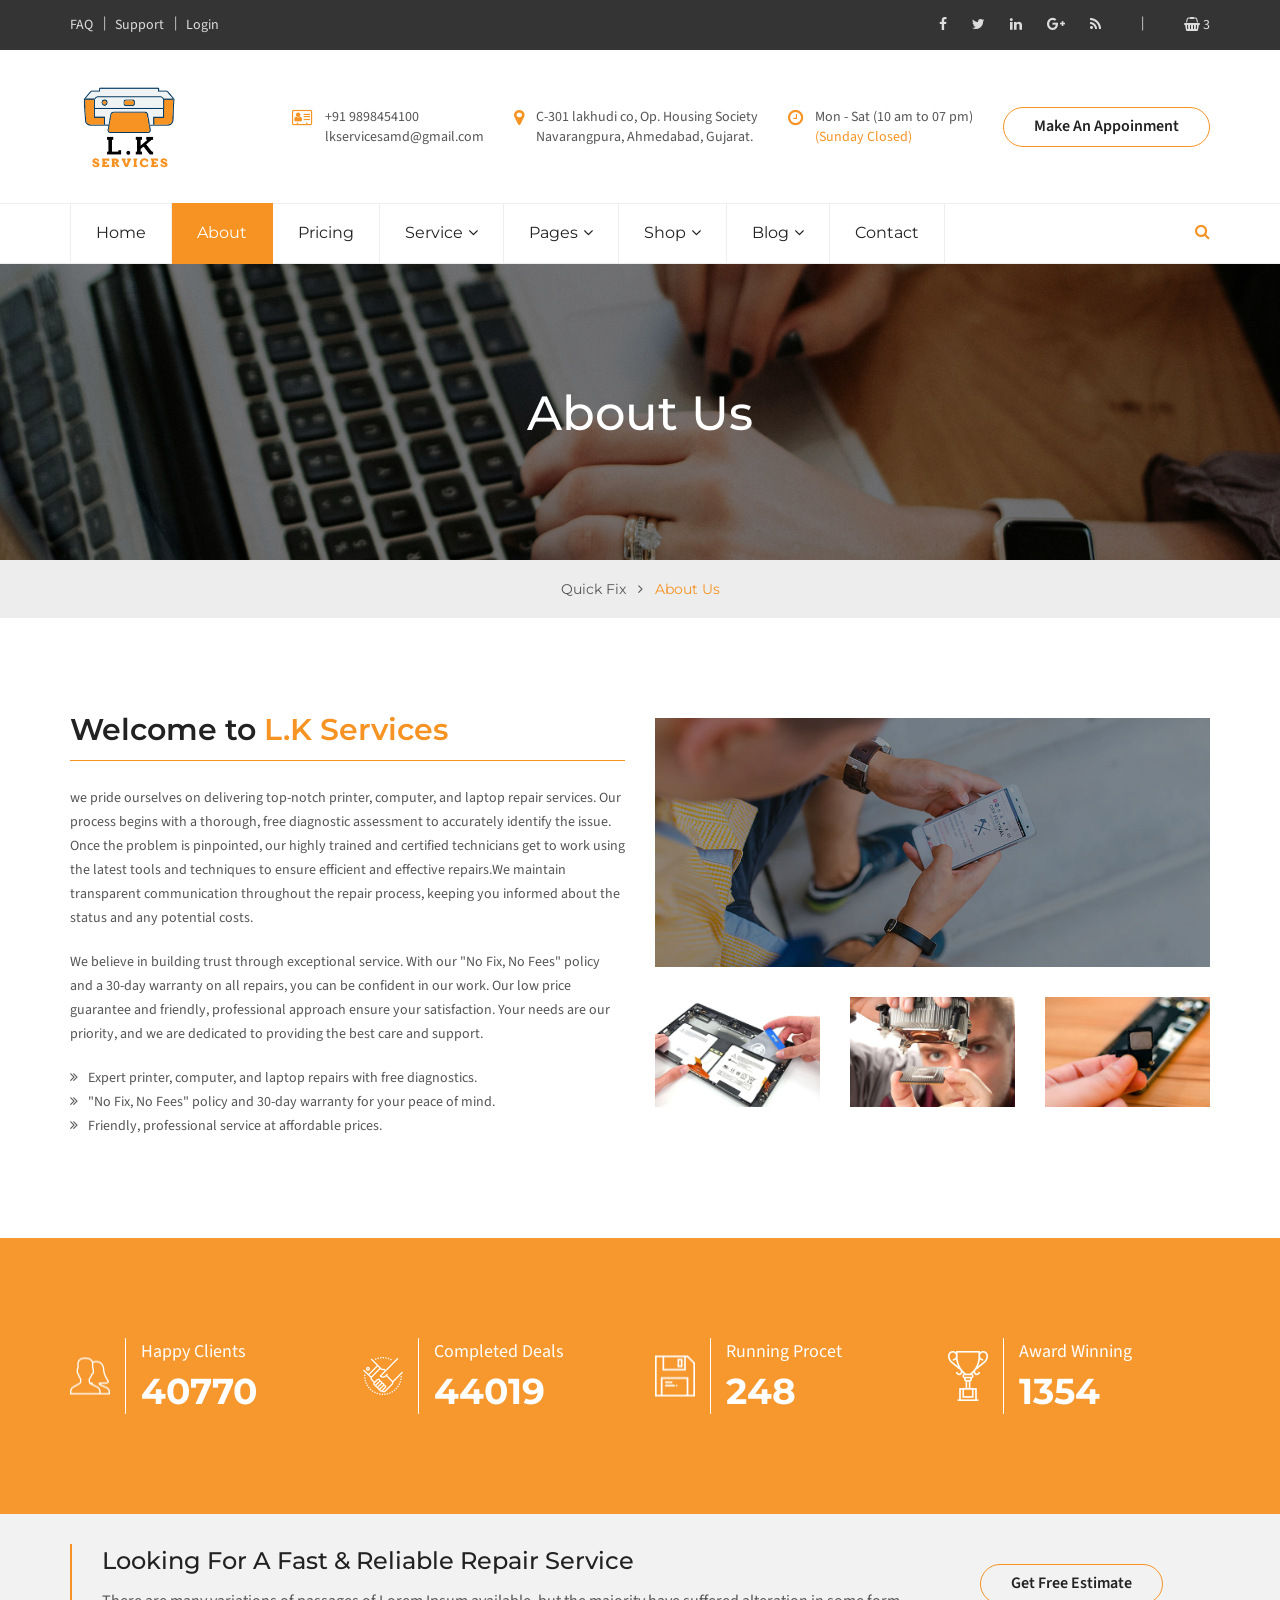
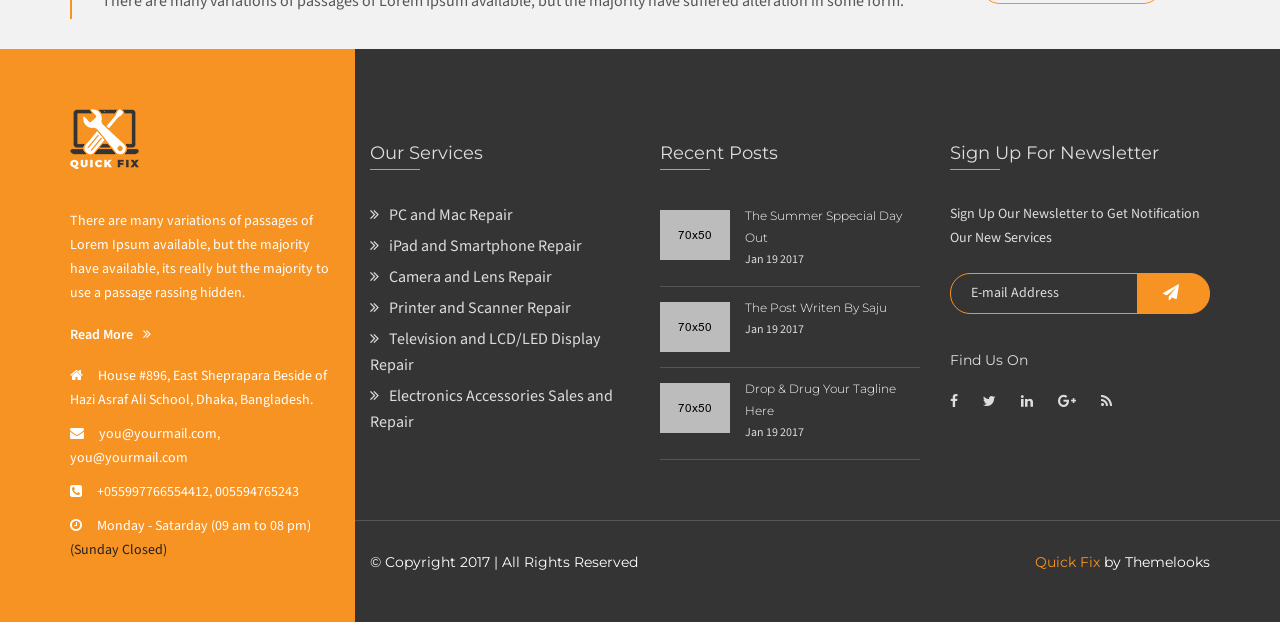
==== commit 207d12bb: "Done" ====
--- a/about.html
+++ b/about.html
@@ -291,9 +291,9 @@
                         <p>We believe in building trust through exceptional service. With our "No Fix, No Fees" policy and a 30-day warranty on all repairs, you can be confident in our work. Our low price guarantee and friendly, professional approach ensure your satisfaction. Your needs are our priority, and we are dedicated to providing the best care and support.</p>
 
                         <ul>
-                            <li><i class="fa fm fa-angle-double-right"></i>Aliquam tincidunt mauris eu risus</li>
-                            <li><i class="fa fm fa-angle-double-right"></i>Integer vitae libero ac risus egestas placerat</li>
-                            <li><i class="fa fm fa-angle-double-right"></i>Cras iaculis ultricies nulla</li>
+                            <li><i class="fa fm fa-angle-double-right"></i>Expert printer, computer, and laptop repairs with free diagnostics.</li>
+                            <li><i class="fa fm fa-angle-double-right"></i>"No Fix, No Fees" policy and 30-day warranty for your peace of mind.</li>
+                            <li><i class="fa fm fa-angle-double-right"></i>Friendly, professional service at affordable prices.</li>
                         </ul>
                     </div>
                     <!-- About Content End -->
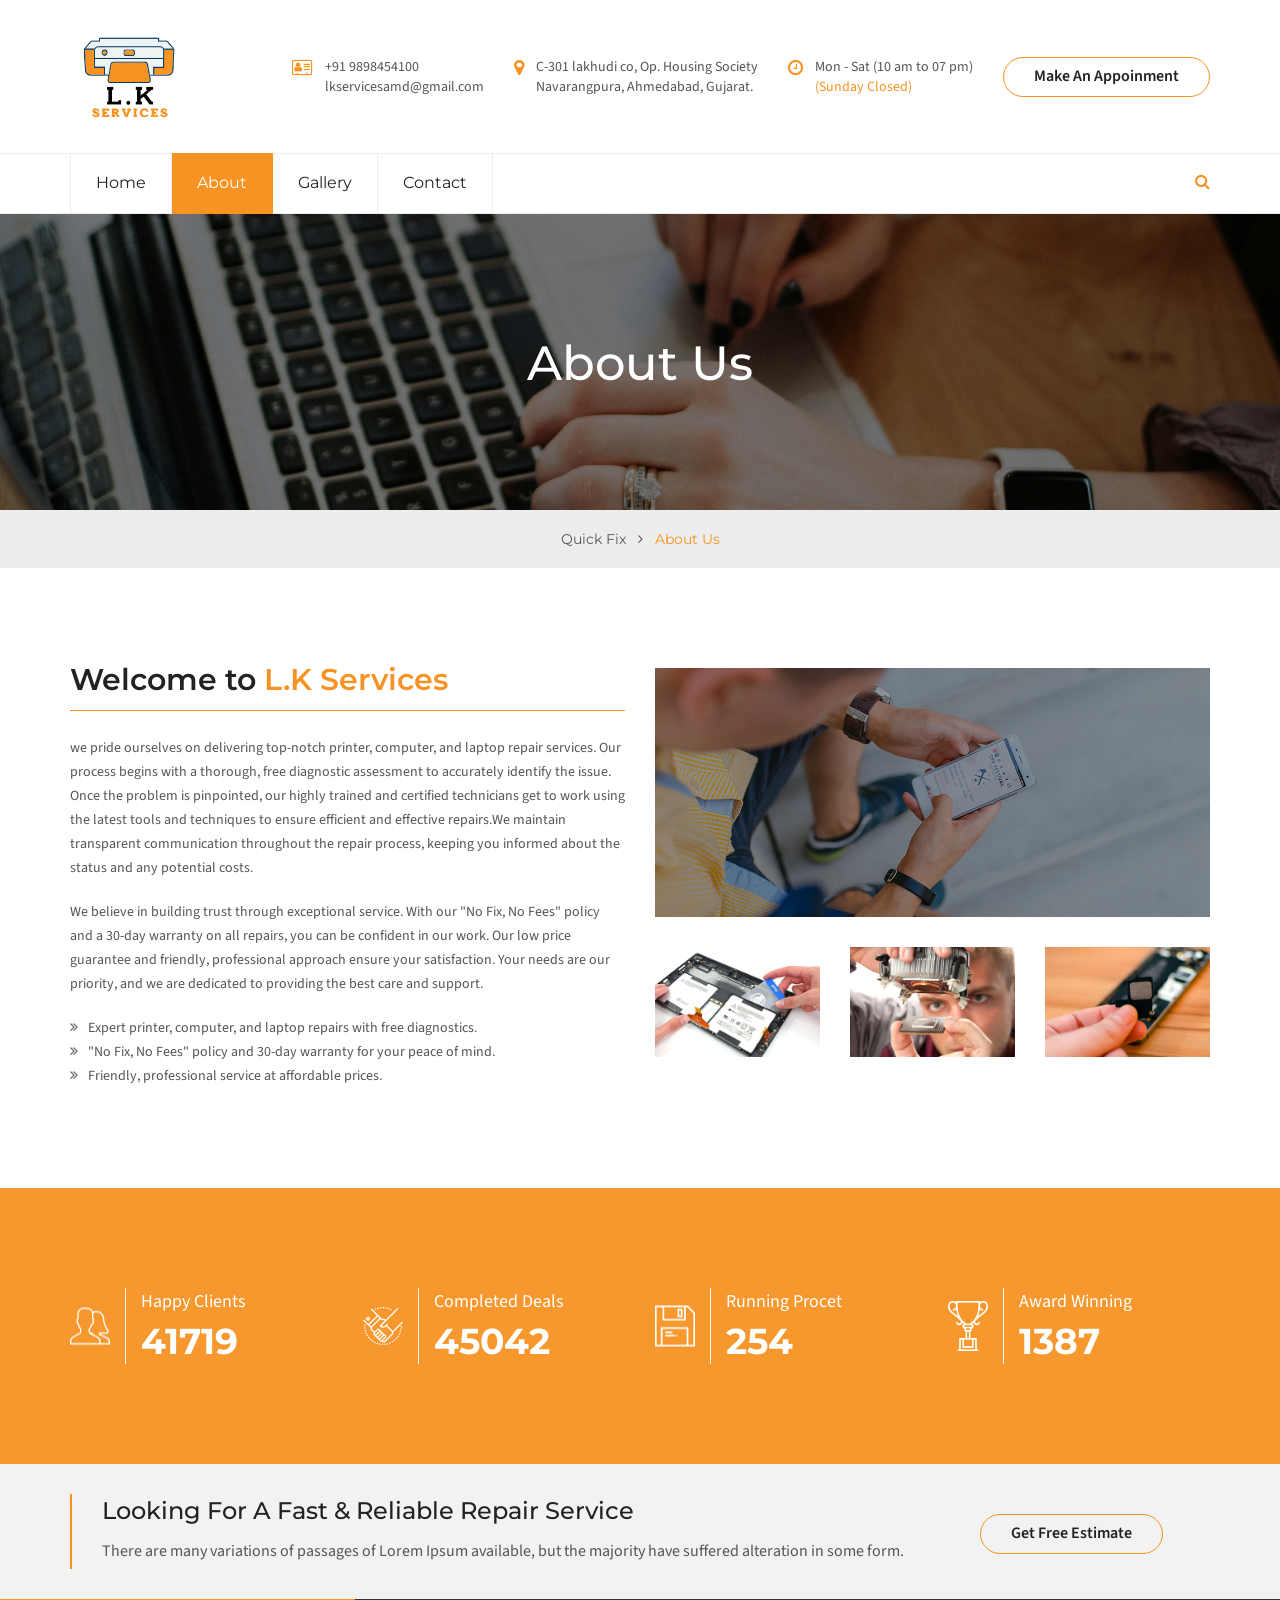
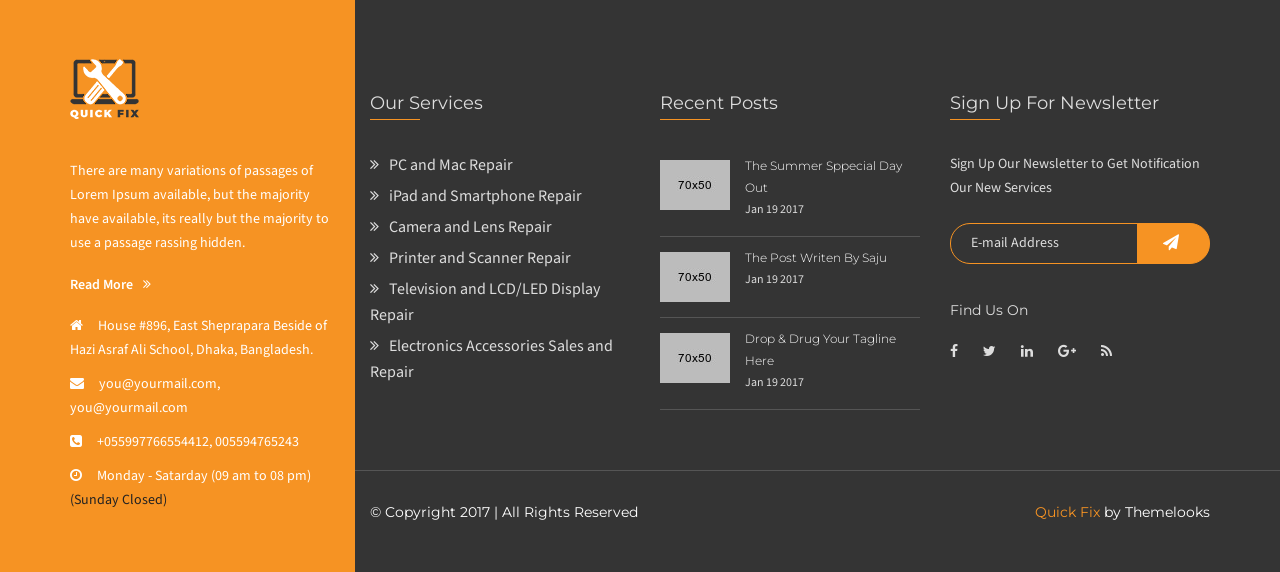
==== commit 90e609cd: "Done" ====
--- a/about.html
+++ b/about.html
@@ -64,33 +64,7 @@
         <!-- Header Section Start -->
         <header class="header--section">
             <!-- Header Topbar Start -->
-            <div class="header--topbar bg--color-dark">
-                <div class="container">
-                    <!-- Header Topbar Links Start -->
-                    <ul class="nav links float--left hidden-xxs">
-                        <li><a href="#">FAQ</a></li>
-                        <li><a href="#">Support</a></li>
-                        <li><a href="#">Login</a></li>
-                    </ul>
-                    <!-- Header Topbar Links End -->
-
-                    <!-- Header Topbar Cart Start -->
-                    <ul class="nav cart float--right">
-                        <li><a href="cart.html"><i class="fa fa-shopping-basket"></i> 3</a></li>
-                    </ul>
-                    <!-- Header Topbar Cart End -->
-
-                    <!-- Header Topbar Social Start -->
-                    <ul class="nav social float--right">
-                        <li><a href="#"><i class="fa fa-facebook"></i></a></li>
-                        <li><a href="#"><i class="fa fa-twitter"></i></a></li>
-                        <li><a href="#"><i class="fa fa-linkedin"></i></a></li>
-                        <li><a href="#"><i class="fa fa-google-plus"></i></a></li>
-                        <li><a href="#"><i class="fa fa-rss"></i></a></li>
-                    </ul>
-                    <!-- Header Topbar Social End -->
-                </div>
-            </div>
+        
             <!-- Header Topbar End -->
 
             <!-- Header Navbar Top Start -->
@@ -176,63 +150,7 @@
                         <ul class="header--nav-links nav navbar-nav font--secondary">
                             <li><a href="index.html">Home</a></li>
                             <li class="active"><a href="about.html">About</a></li>
-                            <li><a href="pricing.html">Pricing</a></li>
-                            <li class="dropdown">
-                                <a href="#" class="dropdown-toggle" data-toggle="dropdown">Service<i class="fa fa-angle-down"></i></a>
-
-                                <ul class="dropdown-menu font--primary">
-                                    <li><a href="services.html">Services</a></li>
-                                    <li><a href="service-details.html">Service Details</a></li>
-                                </ul>
-                            </li>
-                            <li class="dropdown megamenu">
-                                <a href="#" class="dropdown-toggle" data-toggle="dropdown">Pages<i class="fa fa-angle-down"></i></a>
-
-                                <div class="dropdown-menu font--primary clearfix">
-                                    <div class="row reset--gutter">
-                                        <ul class="nav col-md-3 col-sm-6">
-                                            <li><a href="about.html">About</a></li>
-                                            <li><a href="pricing.html">Pricing</a></li>
-                                            <li><a href="testimonial.html">Testimonial</a></li>
-                                            <li><a href="experts.html">Experts</a></li>
-                                            <li><a href="coming-soon.html">Coming Soon</a></li>
-                                            <li><a href="404.html">404</a></li>
-                                        </ul>
-
-                                        <ul class="nav col-md-3 col-sm-6">
-                                            <li><a href="services.html">Services</a></li>
-                                            <li><a href="service-details.html">Service Details</a></li>
-                                            <li><a href="gallery.html">Gallery</a></li>
-                                            <li><a href="gallery-details.html">Gallery Details</a></li>
-                                            <li><a href="shop.html">Shop</a></li>
-                                            <li><a href="blog-sidebar-left.html">Blog</a></li>
-                                        </ul>
-
-                                        <div class="megamenu-img col-md-6 col-md-offset-0 col-sm-8 col-sm-offset-2 hidden-xs">
-                                            <img src="img/megamenu-img.jpg" alt="">
-                                        </div>
-                                    </div>
-                                </div>
-                            </li>
-                            <li class="dropdown">
-                                <a href="#" class="dropdown-toggle" data-toggle="dropdown">Shop<i class="fa fa-angle-down"></i></a>
-
-                                <ul class="dropdown-menu font--primary">
-                                    <li><a href="shop.html">Shop</a></li>
-                                    <li><a href="shop-details.html">Shop Details</a></li>
-                                    <li><a href="cart.html">Cart</a></li>
-                                    <li><a href="checkout.html">Checkout</a></li>
-                                </ul>
-                            </li>
-                            <li class="dropdown">
-                                <a href="#" class="dropdown-toggle" data-toggle="dropdown">Blog<i class="fa fa-angle-down"></i></a>
-
-                                <ul class="dropdown-menu font--primary">
-                                    <li><a href="blog-sidebar-left.html">Blog Sidebar Left</a></li>
-                                    <li><a href="blog-sidebar-right.html">Blog Sidebar Right</a></li>
-                                    <li><a href="blog-details.html">Blog Details</a></li>
-                                </ul>
-                            </li>
+                            <li><a href="gallery.html">Gallery</a></li>
                             <li><a href="contact.html">Contact</a></li>
                         </ul>
                         <!-- Header Nav Links End -->
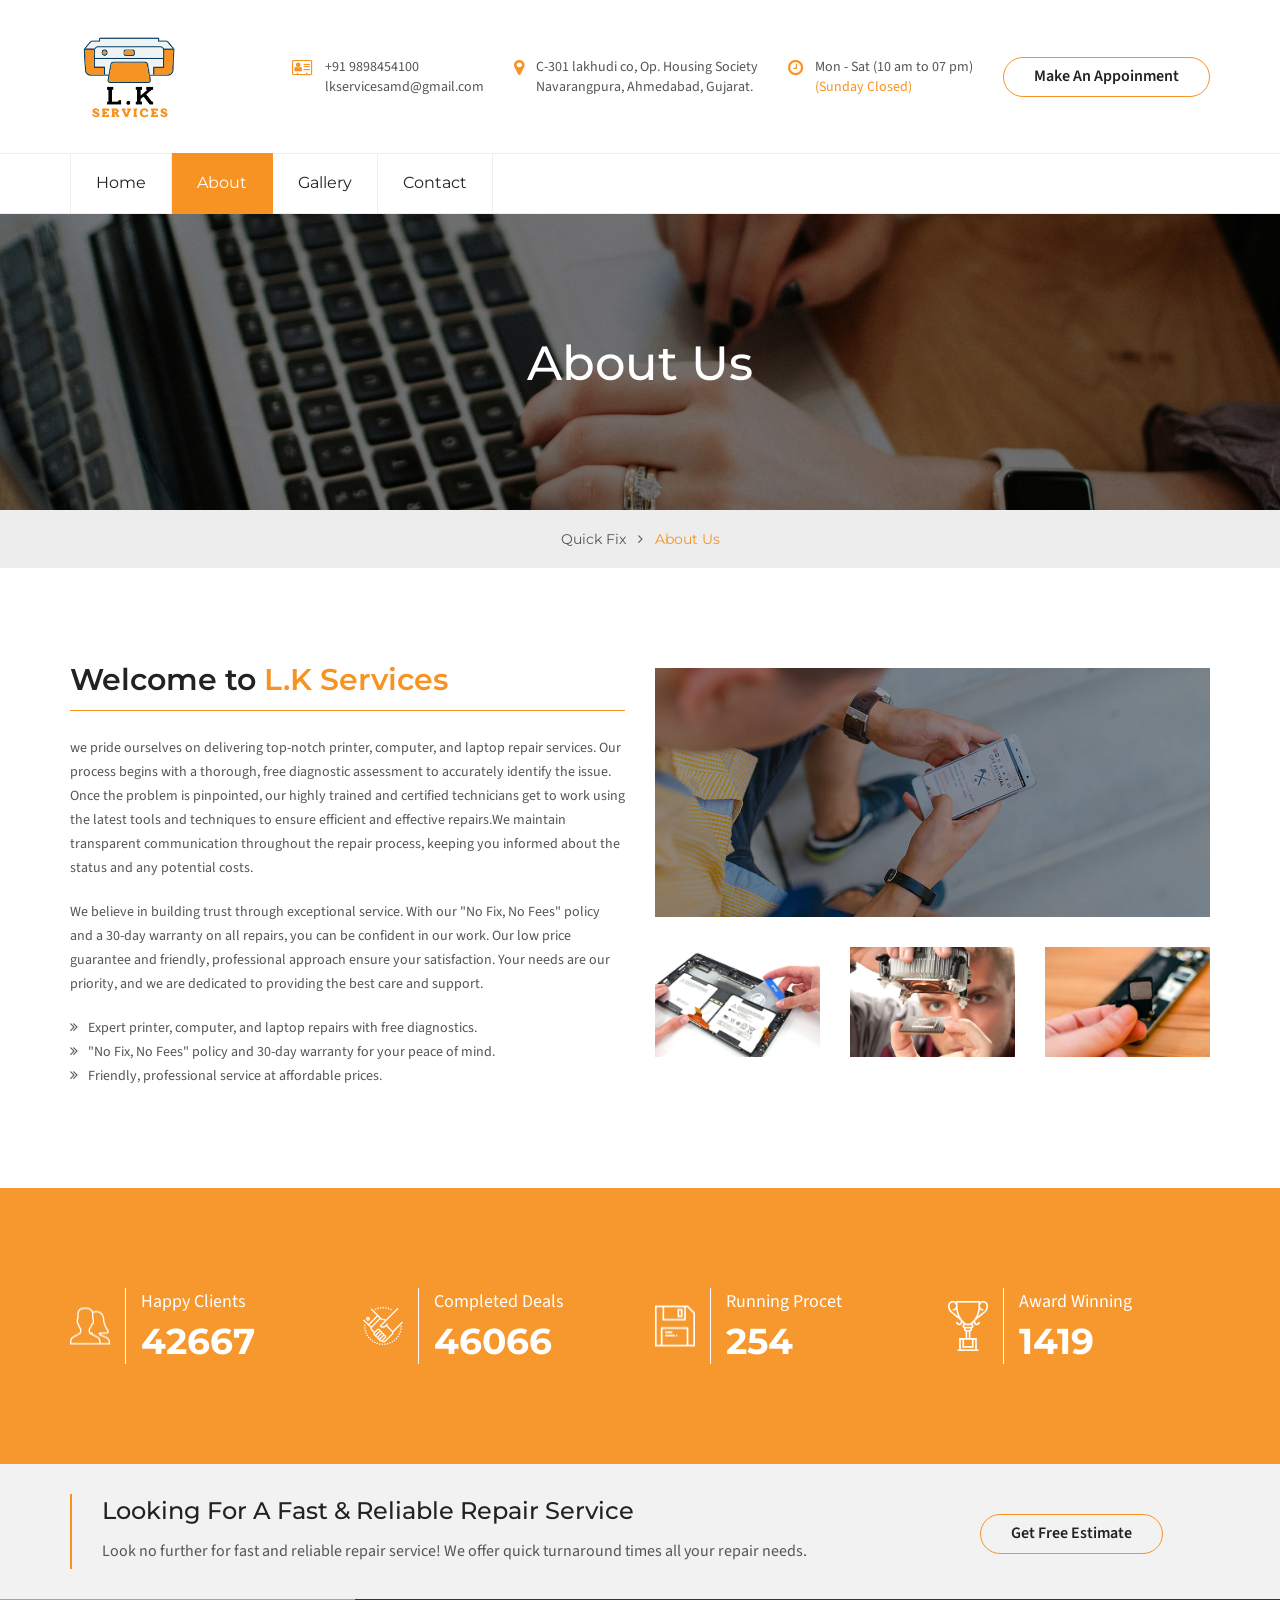
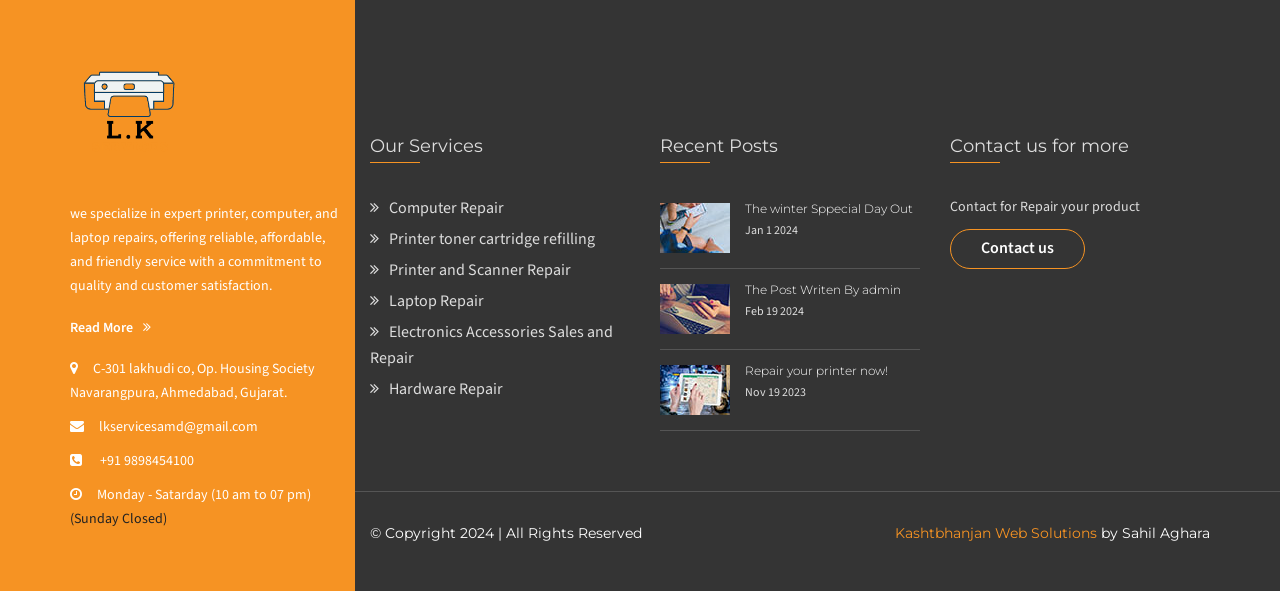
==== commit 27576520: "Done" ====
--- a/about.html
+++ b/about.html
@@ -123,7 +123,7 @@
                         <div class="header--navbar-top-btn float--left">
                             <div class="vc--parent">
                                 <div class="vc--child">
-                                    <a href="index.html#appointment" class="btn btn-default">Make An Appoinment</a>
+                                    <a href="contact.html" class="btn btn-default">Make An Appoinment</a>
                                 </div>
                             </div>
                         </div>
@@ -157,15 +157,7 @@
                     </div>
 
                     <!-- Header Navbar Search Start -->
-                    <div class="header--nav-search dropdown float--right">
-                        <a href="#" class="dropdown-toggle" data-toggle="dropdown"><i class="fa fa-search"></i></a>
-
-                        <div class="dropdown-menu" data-form-validation="true">
-                            <form action="#" method="get">
-                                <input type="search" name="search" placeholder="I’m Looking For..." class="form-control" required>
-                            </form>
-                        </div>
-                    </div>
+                
                     <!-- Header Navbar Search End -->
                 </div>
             </nav>
@@ -197,7 +189,7 @@
         <!-- Page Header Section End -->
 
         <!-- About Section Start -->
-        <div class="about--section pd--100-0-40">
+        <div class="about--section pd--100-0-40" id="homeToabout">
             <div class="container">
                 <div class="row">
                     <!-- About Content Start -->
@@ -320,7 +312,7 @@
                         <div class="cta--content">
                             <h2 class="h3">Looking For A Fast &amp; Reliable Repair Service</h2>
 
-                            <p>There are many variations of passages of Lorem Ipsum available, but the majority have suffered alteration in some form.</p>
+                            <p>Look no further for fast and reliable repair service! We offer quick turnaround times all your repair needs.</p>
                         </div>
                         <!-- Call To Action Content Start -->
                     </div>
@@ -328,7 +320,7 @@
                     <div class="col-md-3">
                         <!-- Call To Action Button Start -->
                         <div class="cta--btn">
-                            <a href="index.html#banner" class="btn btn-default">Get Free Estimate</a>
+                            <a href="contact.html" class="btn btn-default">Get Free Estimate</a>
                         </div>
                         <!-- Call To Action Button Start -->
                     </div>
@@ -347,11 +339,11 @@
                         <!-- Footer About Start -->
                         <div class="footer--about">
                             <div class="logo">
-                                <img src="img/footer-logo.png" alt="" data-rjs="2">
+                                <img src="img/finallogo.png" alt="" data-rjs="2" height="100px" width="120px">
                             </div>
 
                             <div class="content">
-                                <p>There are many variations of passages of Lorem Ipsum available, but the majority have available, its  really but the majority to use a passage rassing hidden.</p>
+                                <p>we specialize in expert printer, computer, and laptop repairs, offering reliable, affordable, and friendly service with a commitment to quality and customer satisfaction.</p>
                             </div>
 
                             <div class="link">
@@ -360,13 +352,15 @@
 
                             <div class="info">
                                 <ul class="nav">
-                                    <li class="fa-home">House #896, East Sheprapara Beside  of Hazi Asraf Ali School, Dhaka, Bangladesh.</li>
-
-                                    <li class="fa-envelope"><a href="mailto:you@yourmail.com">you@yourmail.com</a>, <a href="mailto:you@yourmail.com">you@yourmail.com</a></li>
-
-                                    <li class="fa-phone-square"><a href="mailto:+055997766554412">+055997766554412</a>, <a href="mailto:005594765243">005594765243</a></li>
-
-                                    <li class="fa-clock-o">Monday - Satarday (09 am to 08 pm) <span>(Sunday Closed)</span></li>
+                                    <li class="fa-map-marker">C-301 lakhudi co, Op. Housing Society
+                                        Navarangpura, Ahmedabad, Gujarat.</li>
+
+                                    <li class="fa-envelope"><a href="mailto:lkservicesamd@gmail.com">lkservicesamd@gmail.com</a></li>
+
+                                    <li class="fa-phone-square"><a href="tel:+919898454100">
+                                        +91 9898454100</a></li>
+
+                                    <li class="fa-clock-o">Monday - Satarday (10 am to 07 pm) <span>(Sunday Closed)</span></li>
                                 </ul>
                             </div>
                         </div>
@@ -385,12 +379,12 @@
                                 <!-- Links Wdiget Start -->
                                 <div class="links--widget">
                                     <ul class="nav">
-                                        <li><a href="#"><i class="fa fa-angle-double-right"></i>PC and Mac Repair</a></li>
-                                        <li><a href="#"><i class="fa fa-angle-double-right"></i>iPad and Smartphone Repair</a></li>
-                                        <li><a href="#"><i class="fa fa-angle-double-right"></i>Camera and Lens Repair</a></li>
+                                        <li><a href="#"><i class="fa fa-angle-double-right"></i>Computer Repair</a></li>
+                                        <li><a href="#"><i class="fa fa-angle-double-right"></i>Printer toner cartridge refilling</a></li>
                                         <li><a href="#"><i class="fa fa-angle-double-right"></i>Printer and Scanner Repair</a></li>
-                                        <li><a href="#"><i class="fa fa-angle-double-right"></i>Television and LCD/LED Display Repair</a></li>
+                                        <li><a href="#"><i class="fa fa-angle-double-right"></i>Laptop Repair</a></li>
                                         <li><a href="#"><i class="fa fa-angle-double-right"></i>Electronics Accessories Sales and Repair</a></li>
+                                        <li><a href="#"><i class="fa fa-angle-double-right"></i>Hardware Repair</a></li>
                                     </ul>
                                 </div>
                                 <!-- Links Wdiget End -->
@@ -408,32 +402,32 @@
                                     <ul class="nav">
                                         <li class="clearfix">
                                             <div class="img">
-                                                <a href="blog-details.html"><img src="img/blog-img/recent-post-01.jpg" alt="" data-rjs="2"></a>
+                                                <a href="blog-details.html"><img src="img/blog-img/recent-post-01@2x.jpg" alt="" data-rjs="2"></a>
                                             </div>
 
                                             <div class="content">
-                                                <h3 class="h6"><a href="blog-details.html">The Summer Sppecial Day Out</a></h3>
-                                                <p>Jan 19 2017</p>
+                                                <h3 class="h6">The winter Sppecial Day Out</h3>
+                                                <p>Jan 1 2024</p>
                                             </div>
                                         </li>
                                         <li class="clearfix">
                                             <div class="img">
-                                                <a href="blog-details.html"><img src="img/blog-img/recent-post-02.jpg" alt="" data-rjs="2"></a>
+                                                <a href="blog-details.html"><img src="img/blog-img/recent-post-02@2x.jpg" alt="" data-rjs="2"></a>
                                             </div>
 
                                             <div class="content">
-                                                <h3 class="h6"><a href="blog-details.html">The Post Writen By Saju</a></h3>
-                                                <p>Jan 19 2017</p>
+                                                <h3 class="h6">The Post Writen By admin</h3>
+                                                <p>Feb 19 2024</p>
                                             </div>
                                         </li>
                                         <li class="clearfix">
                                             <div class="img">
-                                                <a href="blog-details.html"><img src="img/blog-img/recent-post-03.jpg" alt="" data-rjs="2"></a>
+                                                <a href="blog-details.html"><img src="img/blog-img/recent-post-03@2x.jpg" alt="" data-rjs="2"></a>
                                             </div>
 
                                             <div class="content">
-                                                <h3 class="h6"><a href="blog-details.html">Drop &amp; Drug Your Tagline Here</a></h3>
-                                                <p>Jan 19 2017</p>
+                                                <h3 class="h6">Repair your printer now!</h3>
+                                                <p>Nov 19 2023</p>
                                             </div>
                                         </li>
                                     </ul>
@@ -445,34 +439,21 @@
                             <!-- Footer Widget Start -->
                             <div class="footer--widget col-md-4">
                                 <div class="widget--title">
-                                    <h2 class="h4">Sign Up For Newsletter</h2>
+                                    <h2 class="h4">Contact us for more</h2>
                                 </div>
 
                                 <!-- Subscribe Widget Start -->
                                 <div class="subscribe--widget" data-form-validation="true">
-                                    <p>Sign Up Our Newsletter to Get Notification Our New Services</p>
-
-                                    <form action="https://themelooks.us13.list-manage.com/subscribe/post?u=79f0b132ec25ee223bb41835f&amp;id=f4e0e93d1d" method="post" name="mc-embedded-subscribe-form" target="_blank">
+                                    <p>Contact for Repair your product</p>
+
                                         <div class="input-group">
-                                            <input type="email" name="EMAIL" class="form-control" placeholder="E-mail Address" required>
+                                            <a href="contact.html" class="btn btn-default">Contact us</a>
                                             
-                                            <span class="input-group-btn">
-                                                <button type="submit" class="btn btn-default active"><i class="fa fa-send"></i></button>
-                                            </span>
+                                    
                                         </div>
                                     </form>
 
-                                    <div class="social">
-                                        <h3 class="h6">Find Us On</h3>
-
-                                        <ul class="nav">
-                                            <li><a href="#"><i class="fa fa-facebook"></i></a></li>
-                                            <li><a href="#"><i class="fa fa-twitter"></i></a></li>
-                                            <li><a href="#"><i class="fa fa-linkedin"></i></a></li>
-                                            <li><a href="#"><i class="fa fa-google-plus"></i></a></li>
-                                            <li><a href="#"><i class="fa fa-rss"></i></a></li>
-                                        </ul>
-                                    </div>
+                    
                                 </div>
                                 <!-- Subscribe Widget End -->
                             </div>
@@ -482,8 +463,9 @@
 
                         <!-- Footer Copyright Start -->
                         <div class="footer--copyright font--secondary clearfix">
-                            <p class="float--left">&copy; Copyright 2017 | All Rights Reserved</p>
-                            <p class="float--right"><a href="#">Quick Fix</a> by Themelooks</p>
+                            <p class="float--left">&copy; Copyright 2024 | All Rights Reserved</p>
+                            <p class="float--right"><a href="http://www.linkedin.com/in/sahilaghara" target="_blank">Kashtbhanjan Web Solutions</a> by Sahil Aghara</p>
+                            
                         </div>
                         <!-- Footer Copyright End -->
                     </div>
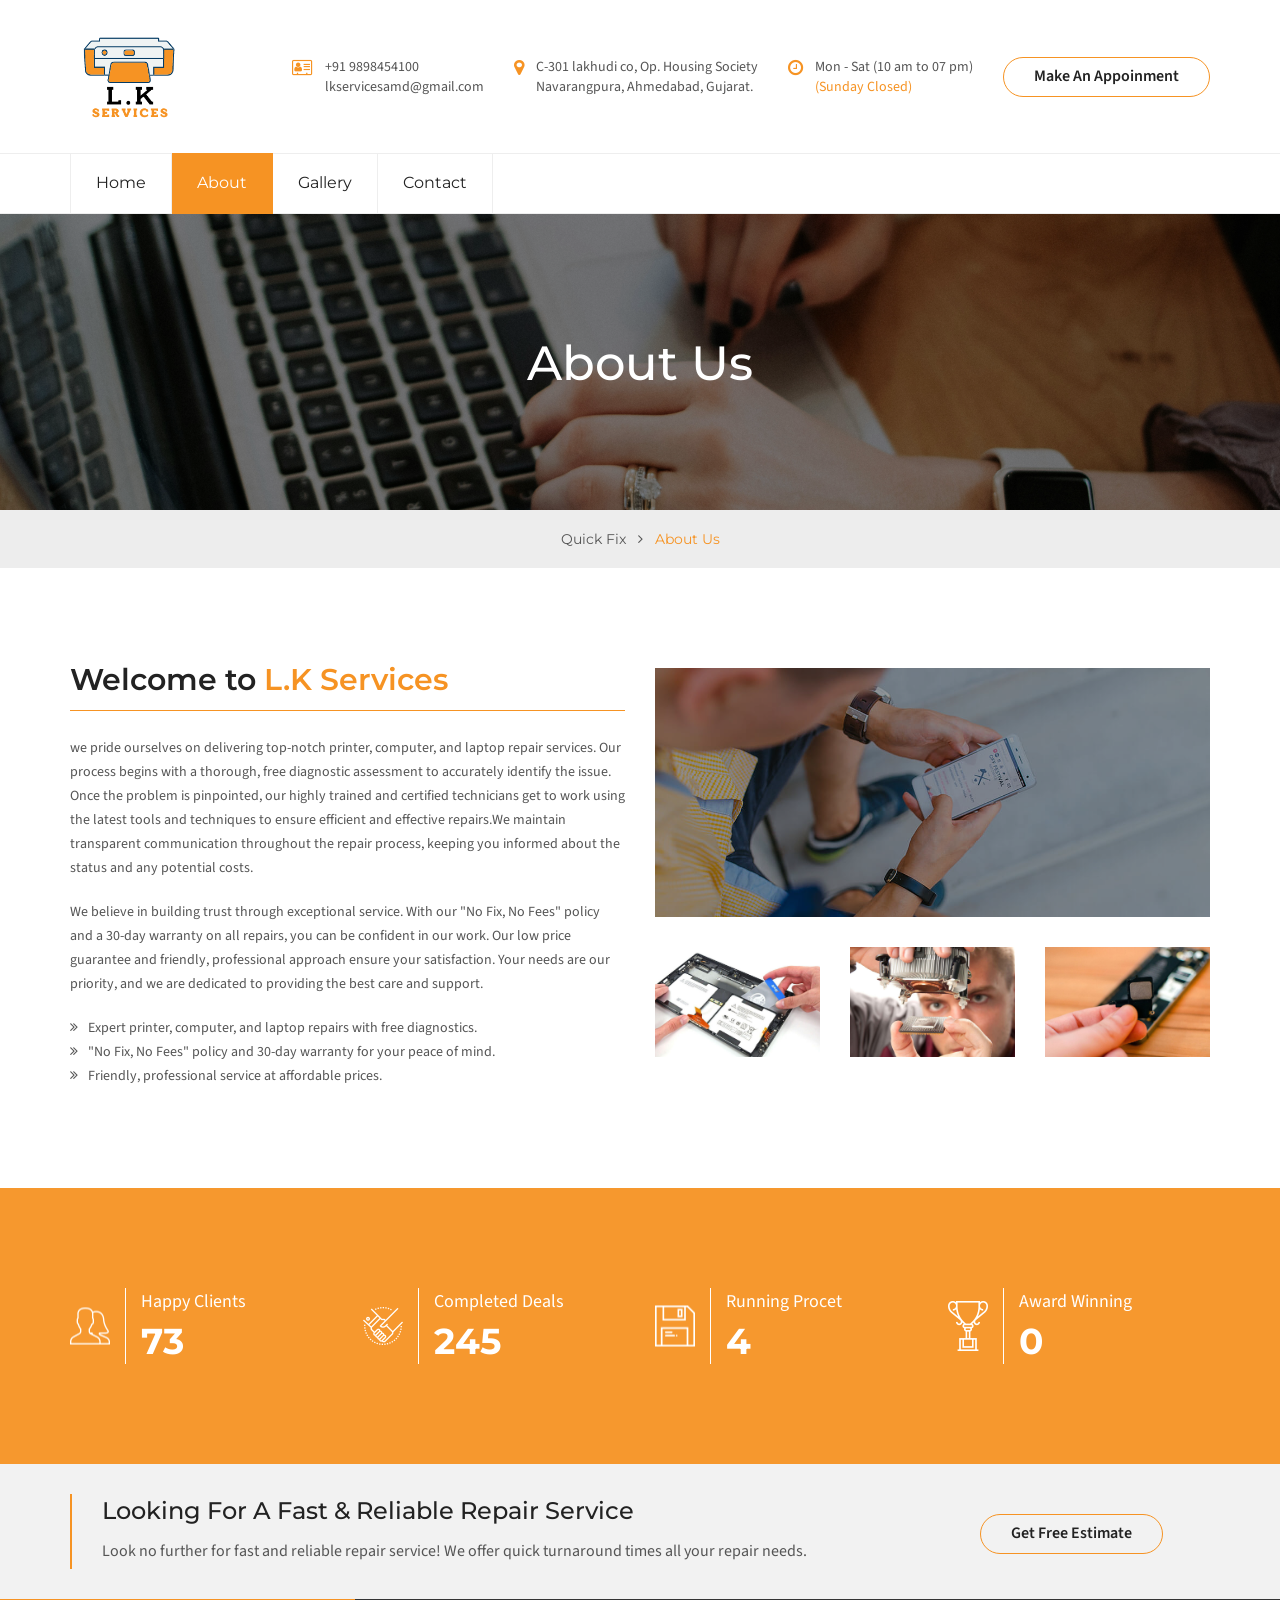
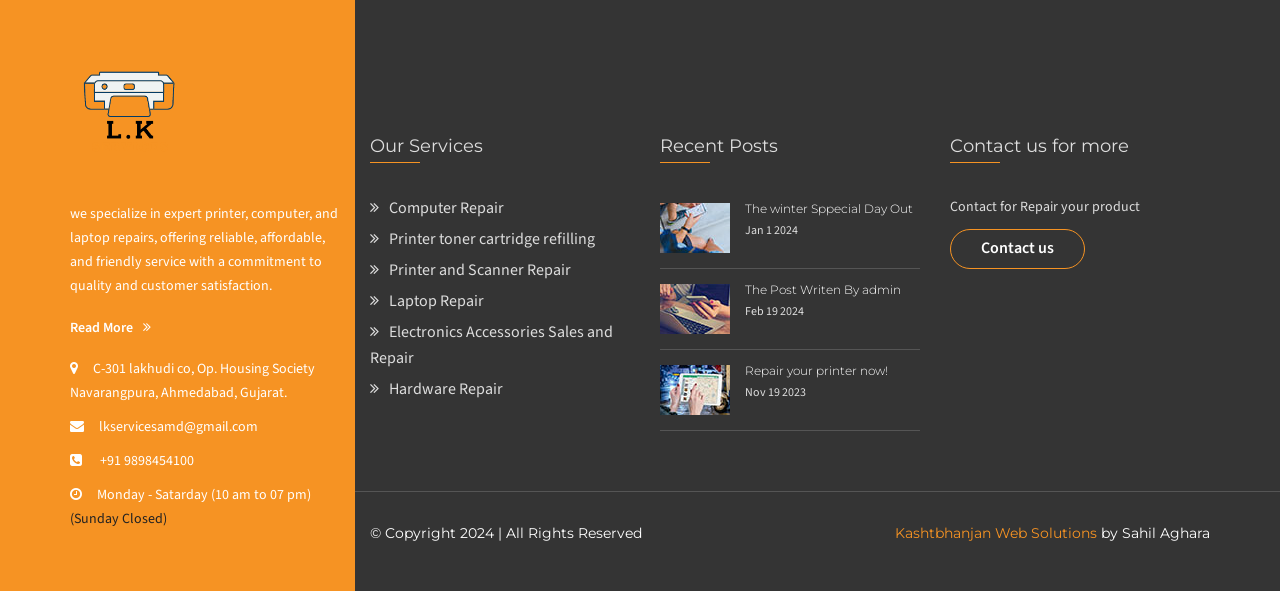
==== commit bde204a8: "Dpne" ====
--- a/about.html
+++ b/about.html
@@ -6,7 +6,7 @@
     <meta name="viewport" content="width=device-width, initial-scale=1">
 
     <!-- ==== Document Title ==== -->
-    <title>QuickFix - Multipurpose Servicing and Repairing HTML Template</title>
+    <title>L.K Services</title>
     
     <!-- ==== Document Meta ==== -->
     <meta name="author" content="">
@@ -252,7 +252,7 @@
 
                         <div class="info">
                             <h2 class="title h4 font--primary">Happy Clients</h2>
-                            <h3 class="number h2"><span data-counter-up="numbers">94816</span></h3>
+                            <h3 class="number h2"><span data-counter-up="numbers">150</span></h3>
                         </div>
                     </div>
                     <!-- Counter Item End -->
@@ -265,7 +265,7 @@
 
                         <div class="info">
                             <h2 class="title h4 font--primary">Completed Deals</h2>
-                            <h3 class="number h2"><span data-counter-up="numbers">102370</span></h3>
+                            <h3 class="number h2"><span data-counter-up="numbers">511</span></h3>
                         </div>
                     </div>
                     <!-- Counter Item End -->
@@ -278,7 +278,7 @@
 
                         <div class="info">
                             <h2 class="title h4 font--primary">Running Procet</h2>
-                            <h3 class="number h2"><span data-counter-up="numbers">579</span></h3>
+                            <h3 class="number h2"><span data-counter-up="numbers">10</span></h3>
                         </div>
                     </div>
                     <!-- Counter Item End -->
@@ -291,7 +291,7 @@
 
                         <div class="info">
                             <h2 class="title h4 font--primary">Award Winning</h2>
-                            <h3 class="number h2"><span data-counter-up="numbers">3226</span></h3>
+                            <h3 class="number h2"><span data-counter-up="numbers">2</span></h3>
                         </div>
                     </div>
                     <!-- Counter Item End -->
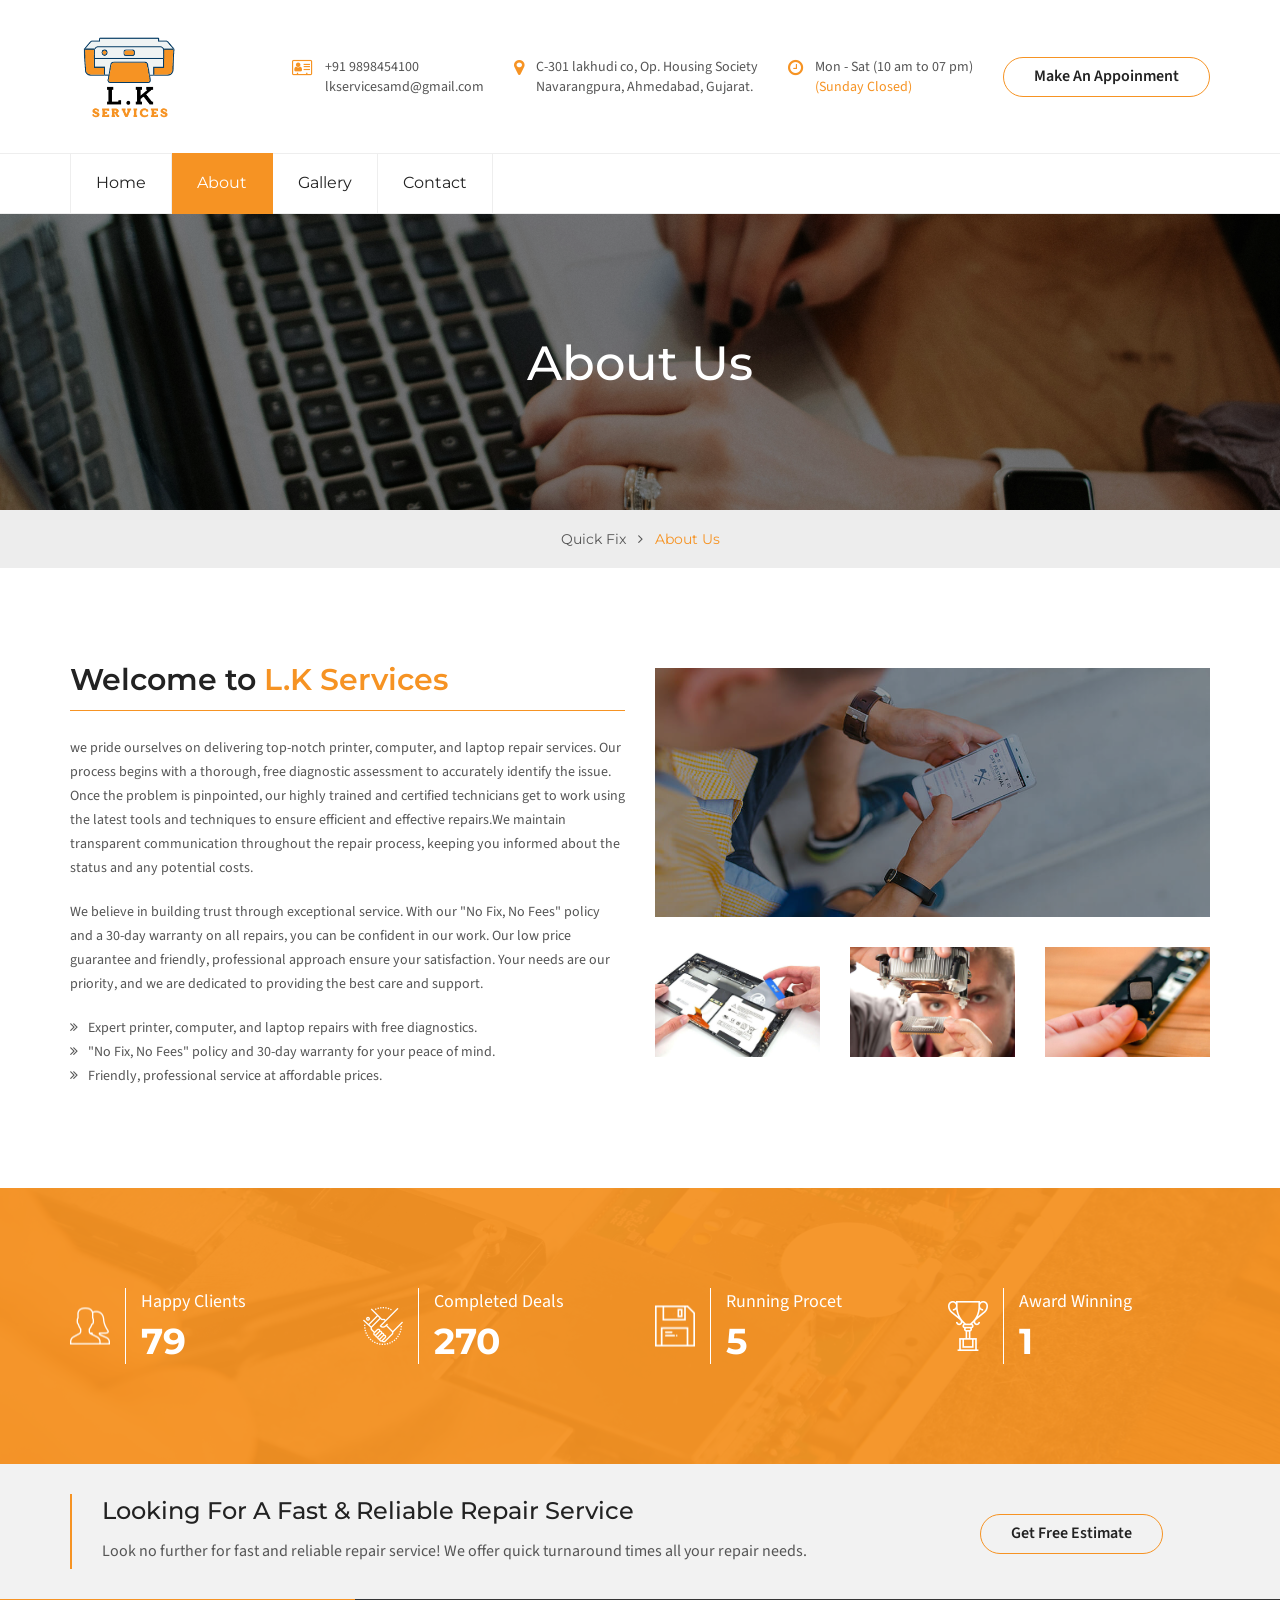
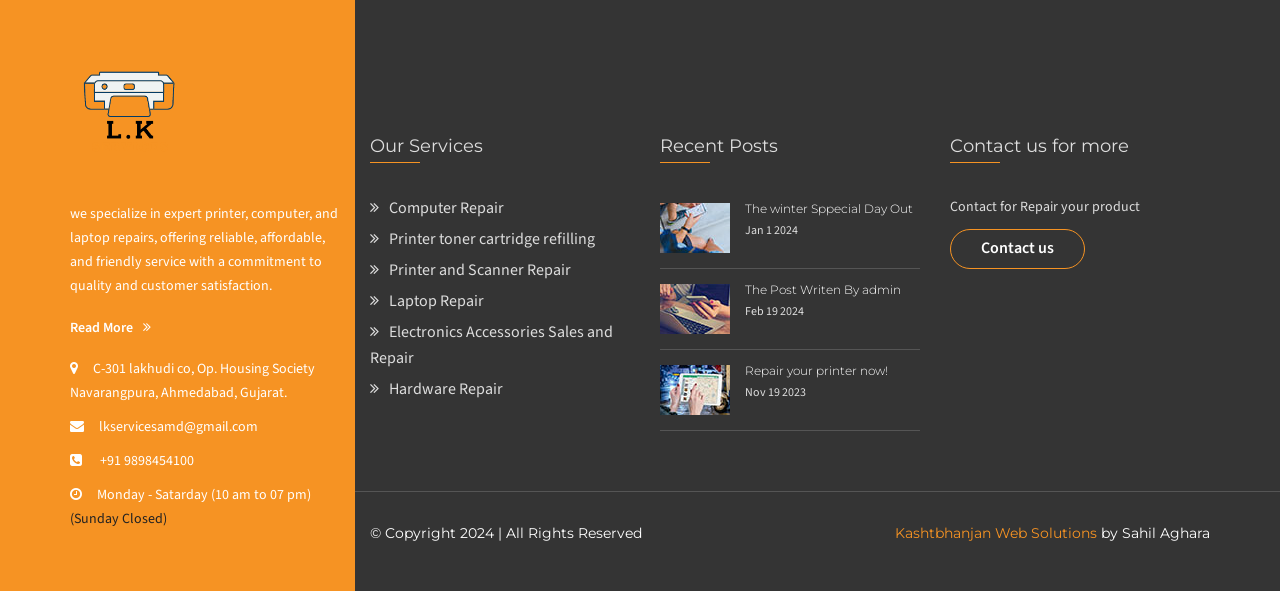
==== commit ad60571b: "Done" ====
--- a/about.html
+++ b/about.html
@@ -241,7 +241,7 @@
         <!-- About Section End -->
 
         <!-- Counter Section Start -->
-        <div class="counter--section pd--100-0-40" data-bg-img="img/counter-img/bg.jpg">
+        <div class="counter--section pd--100-0-40" data-bg-img="img/counter-img/bg.png">
             <div class="container">
                 <div class="row">
                     <!-- Counter Item Start -->
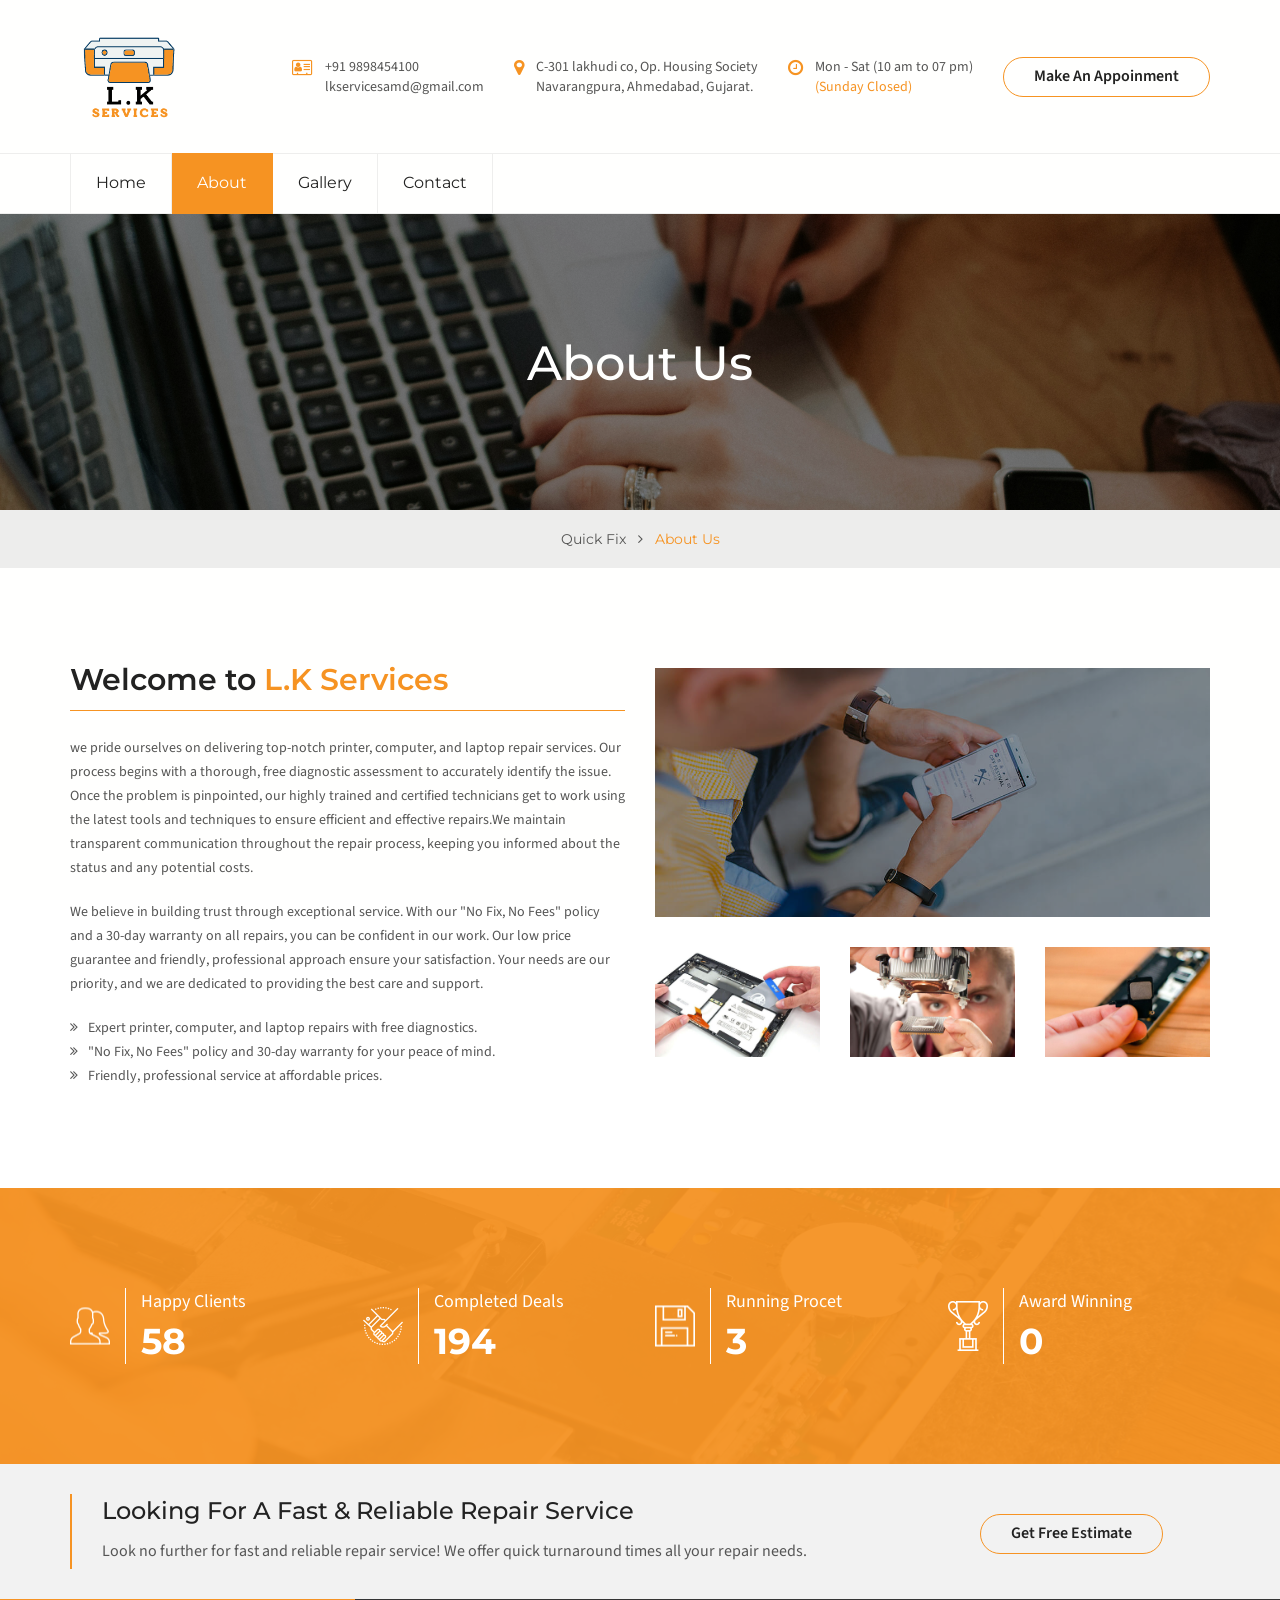
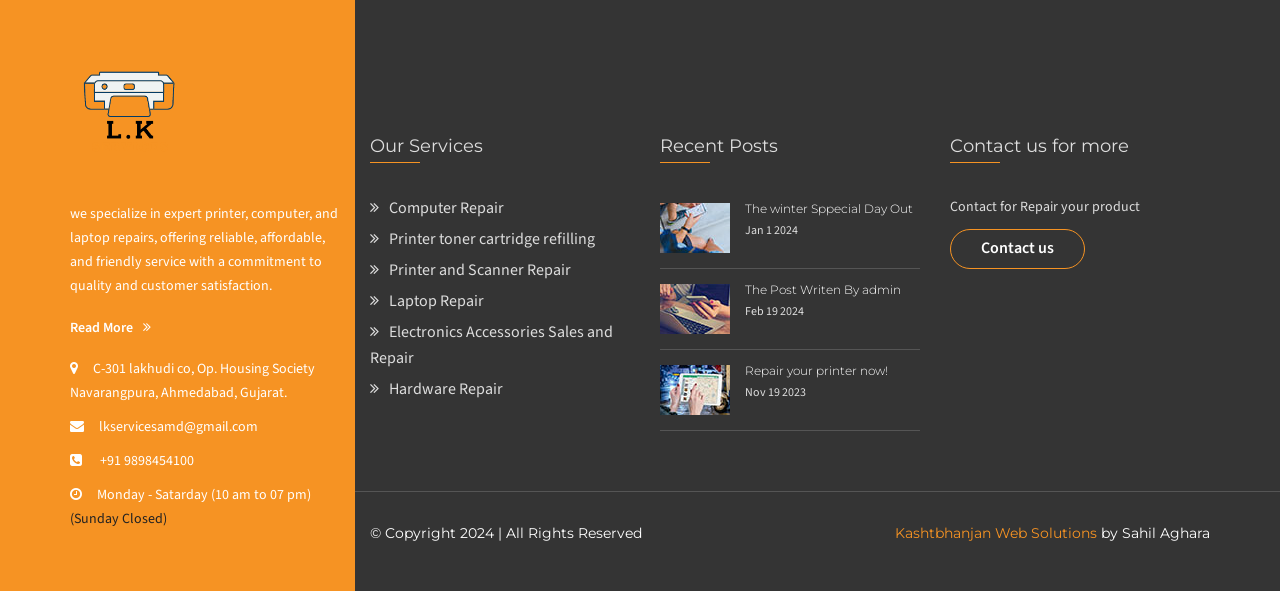
==== commit 7131365e: "Done" ====
--- a/about.html
+++ b/about.html
@@ -402,7 +402,7 @@
                                     <ul class="nav">
                                         <li class="clearfix">
                                             <div class="img">
-                                                <a href="blog-details.html"><img src="img/blog-img/recent-post-01@2x.jpg" alt="" data-rjs="2"></a>
+                                                <a href="blog-details.html"><img src="img/blog-img/recent-post-01@2x.jpg" alt="" data-rjs="2" loading="lazy"></a>
                                             </div>
 
                                             <div class="content">
@@ -412,7 +412,7 @@
                                         </li>
                                         <li class="clearfix">
                                             <div class="img">
-                                                <a href="blog-details.html"><img src="img/blog-img/recent-post-02@2x.jpg" alt="" data-rjs="2"></a>
+                                                <a href="blog-details.html"><img src="img/blog-img/recent-post-02@2x.jpg" alt="" data-rjs="2" loading="lazy"></a>
                                             </div>
 
                                             <div class="content">
@@ -422,7 +422,7 @@
                                         </li>
                                         <li class="clearfix">
                                             <div class="img">
-                                                <a href="blog-details.html"><img src="img/blog-img/recent-post-03@2x.jpg" alt="" data-rjs="2"></a>
+                                                <a href="blog-details.html"><img src="img/blog-img/recent-post-03@2x.jpg" alt="" data-rjs="2" loading="lazy"></a>
                                             </div>
 
                                             <div class="content">
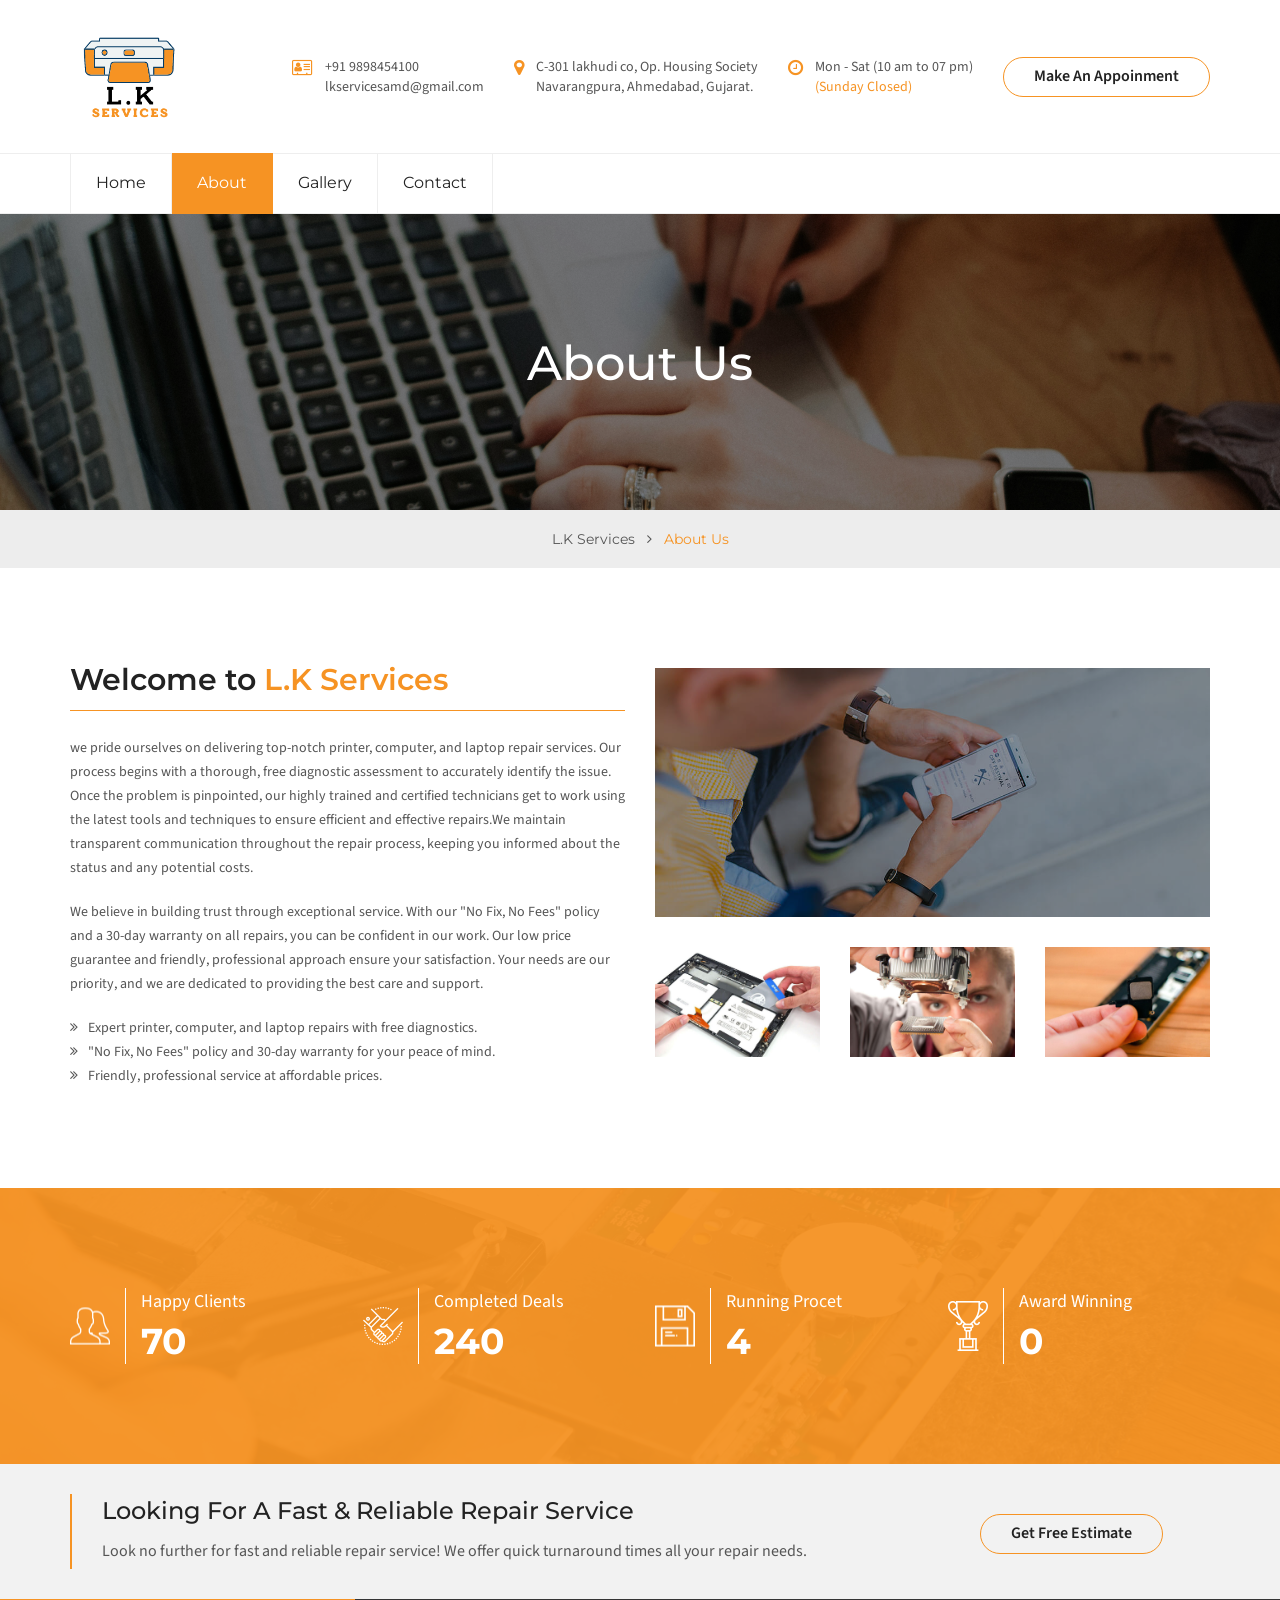
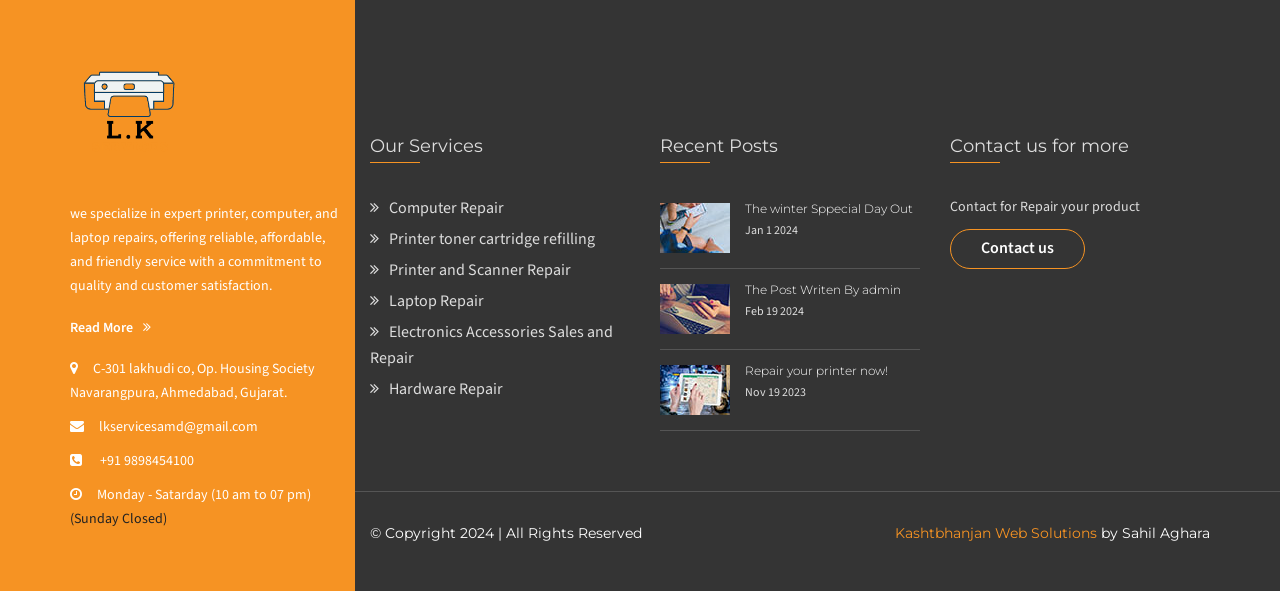
==== commit 513c1b80: "Done" ====
--- a/about.html
+++ b/about.html
@@ -179,7 +179,7 @@
             <div class="page--breadcrumb font--secondary">
                 <div class="container">
                     <ul class="breadcrumb">
-                        <li><a href="index.html">Quick Fix</a></li>
+                        <li><a href="index.html">L.K Services</a></li>
                         <li class="active"><span>About Us</span></li>
                     </ul>
                 </div>
--- a/style.css
+++ b/style.css
@@ -4149,11 +4149,30 @@
     color: #f69323;
 }
 
-.contact--map {
+/* .contact--map {
     margin-top: 30px;
     min-height: 250px;
     border: 1px solid #f69323;
-}
+} */
+.map-container {
+    position: relative;
+    width: 100%;
+    padding-bottom: 56.25%; /* 16:9 aspect ratio */
+    height: 0;
+    overflow: hidden;
+    border: 1px solid #f69323;
+    margin-top: 30px;
+}
+
+.contact--map {
+    position: absolute;
+    top: 0;
+    left: 0;
+    width: 100%;
+    height: 100%;
+    border: 0;
+}
+
 
 .contact--form ::-webkit-input-placeholder { font-weight: lighter; }
 
